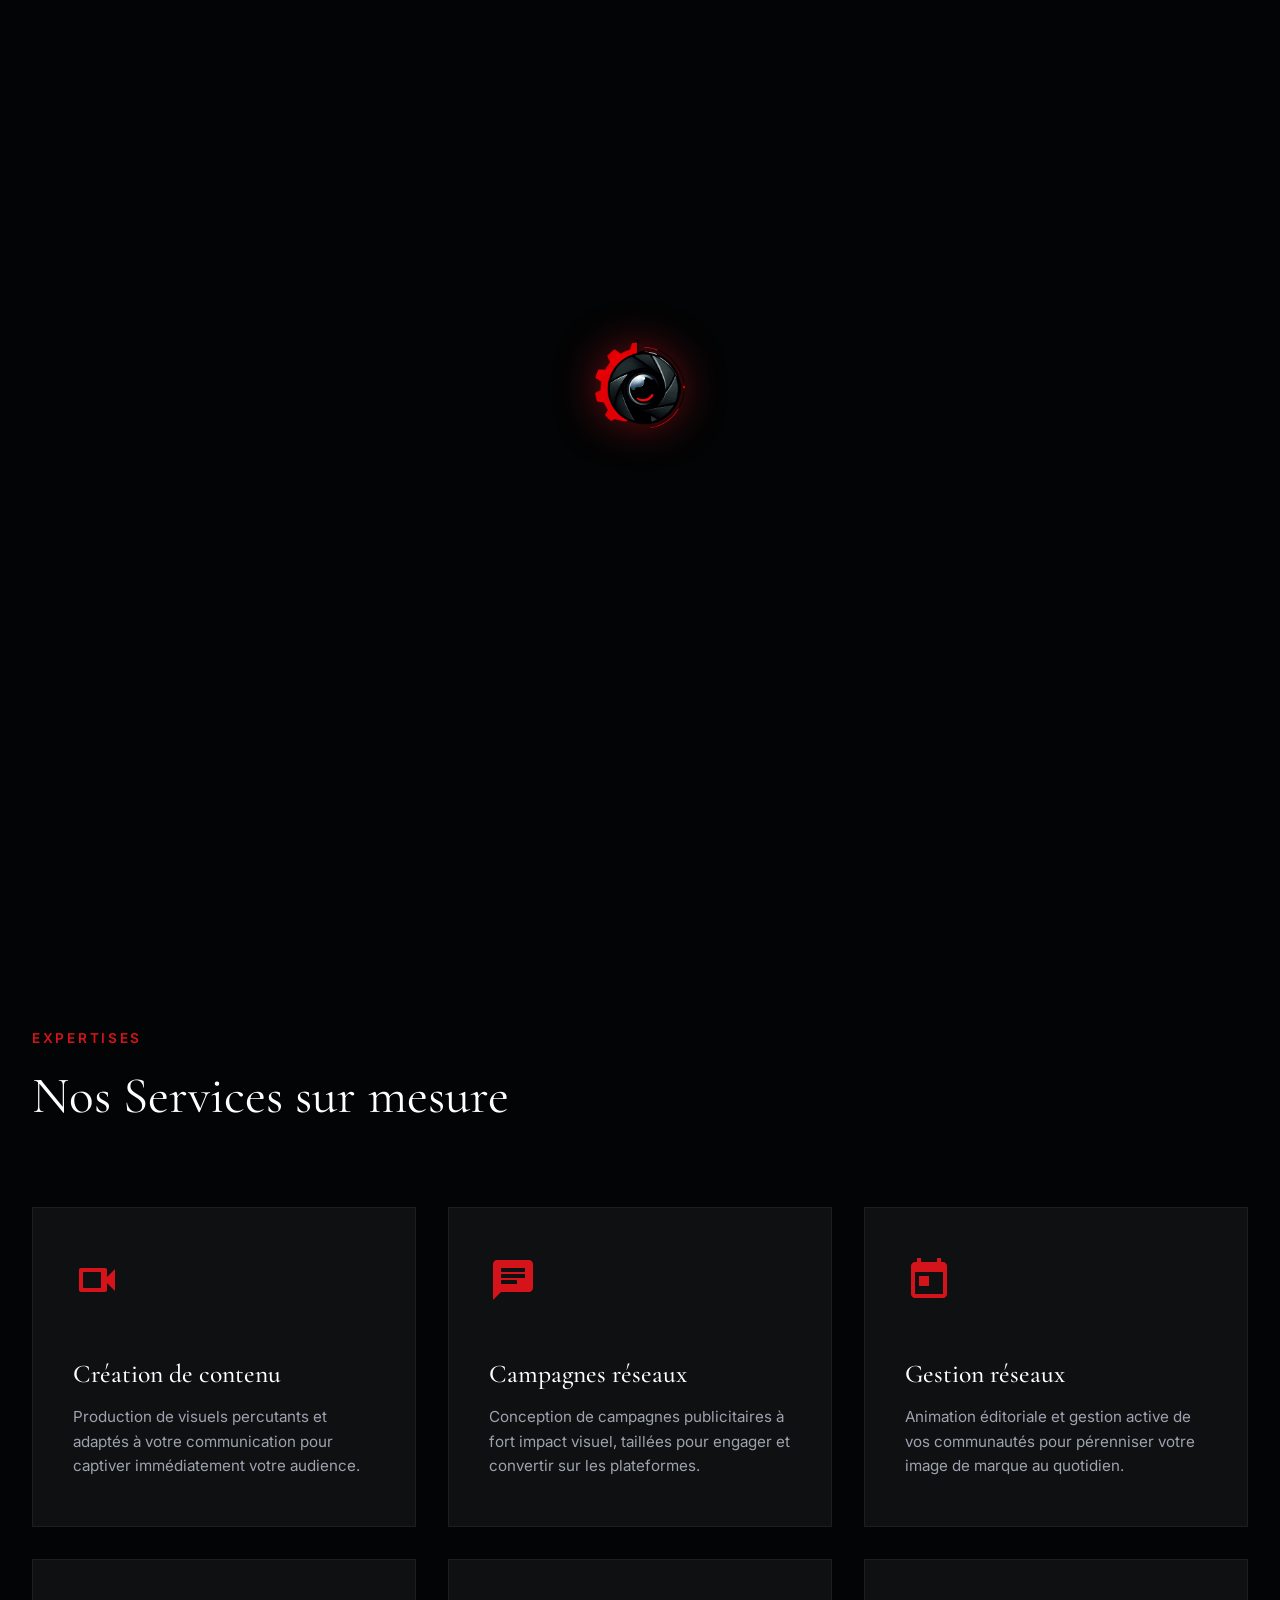
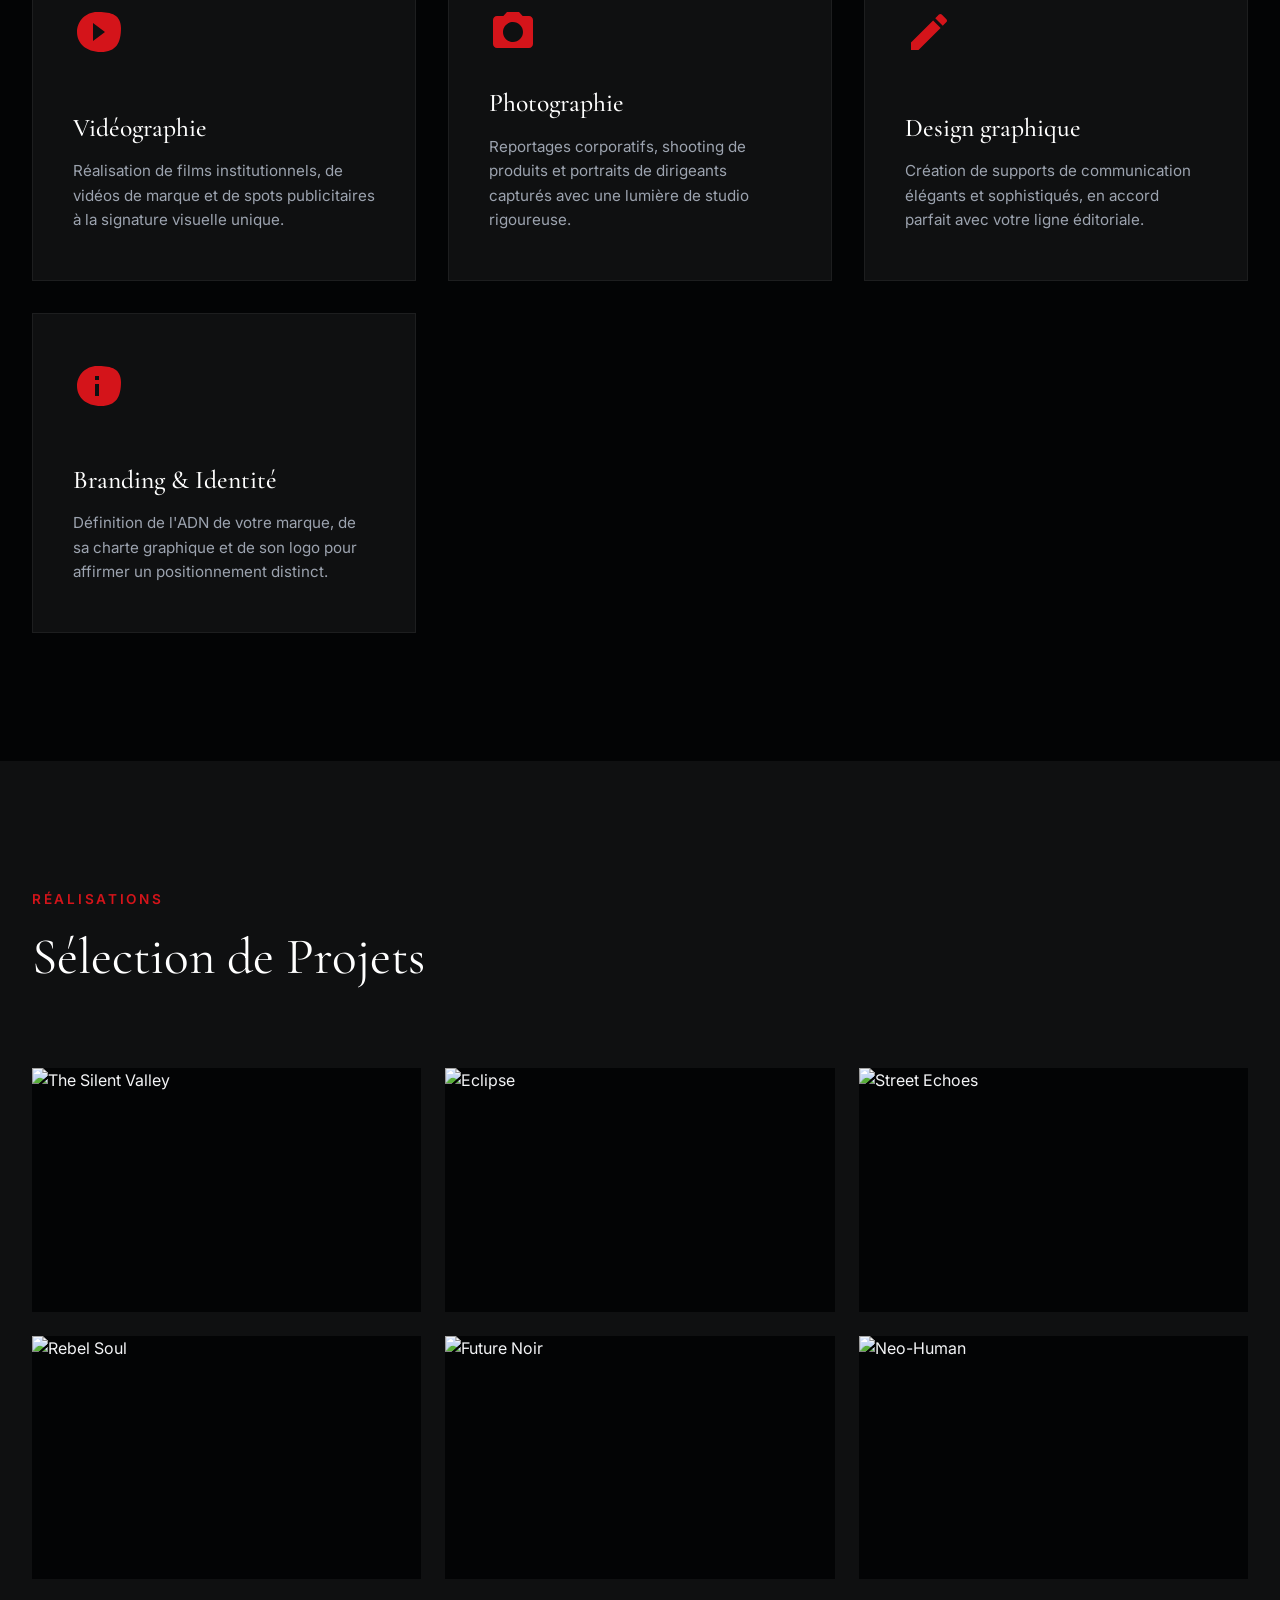
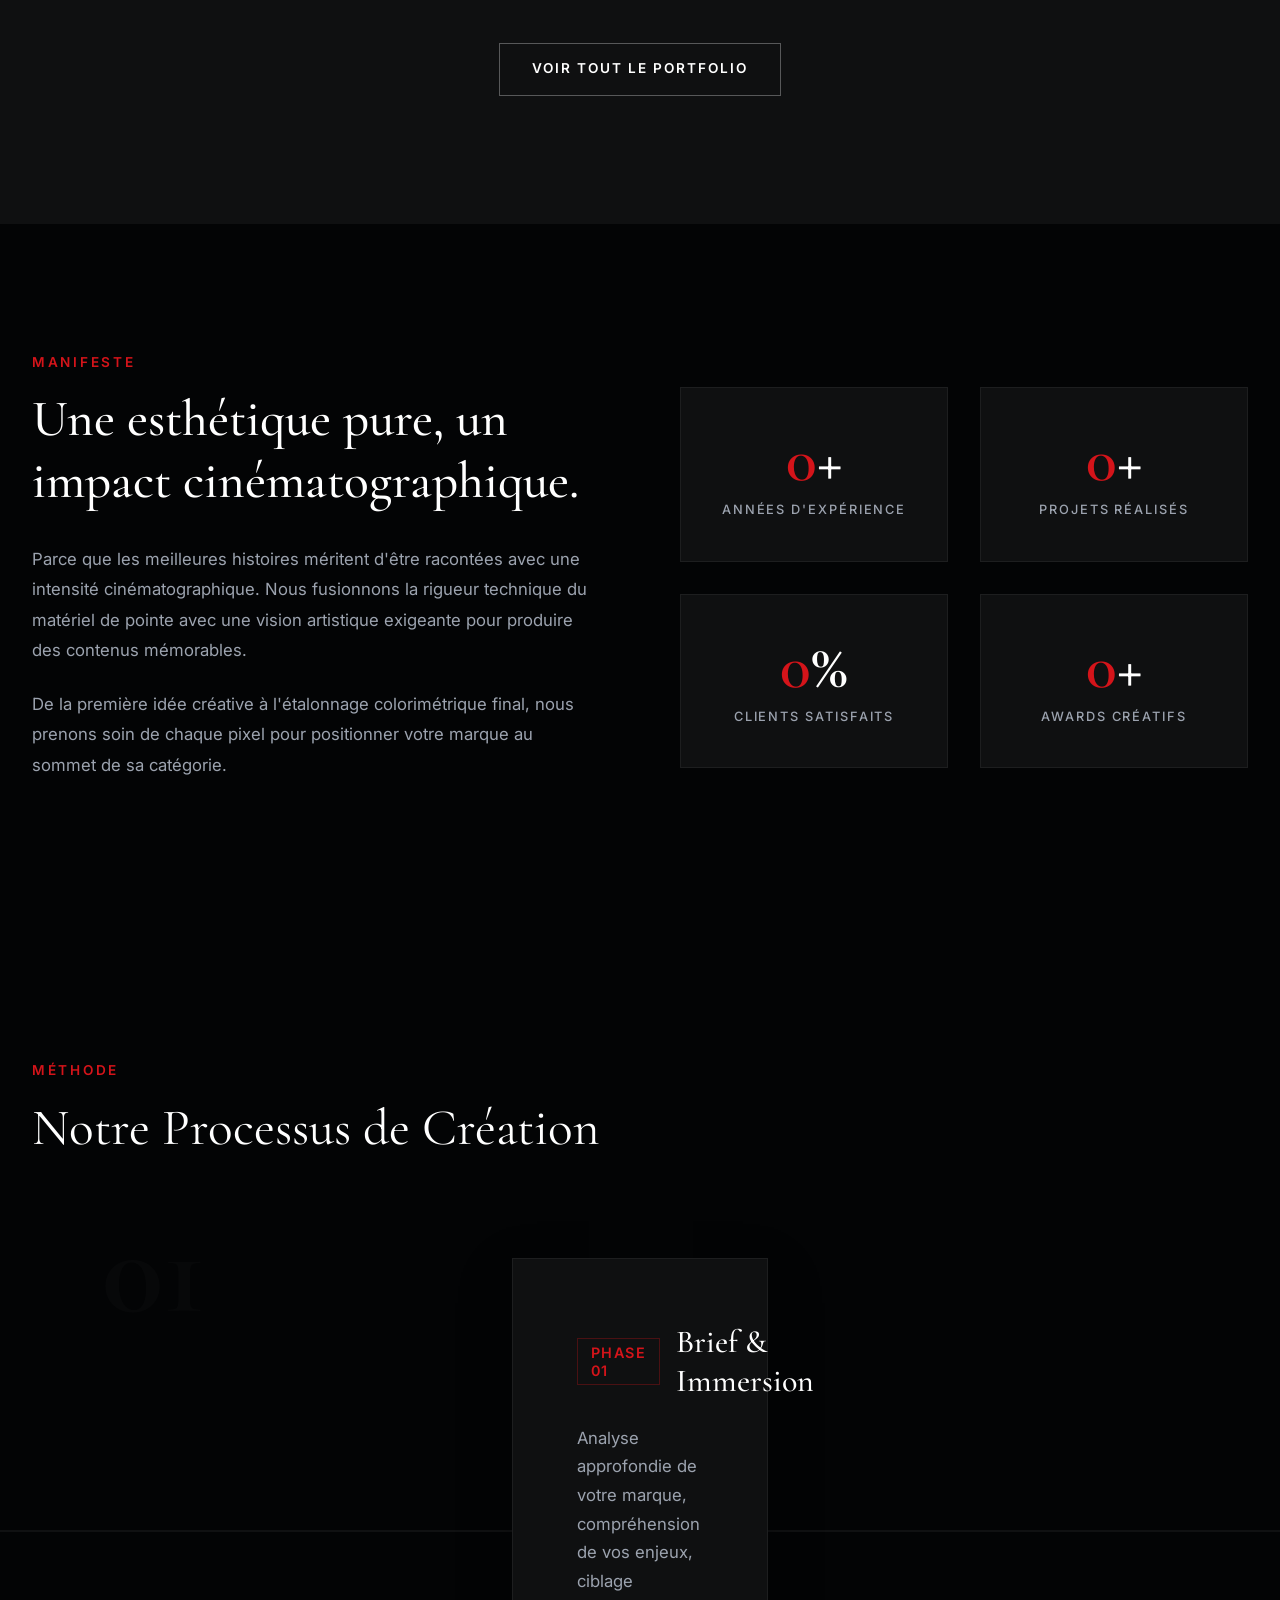
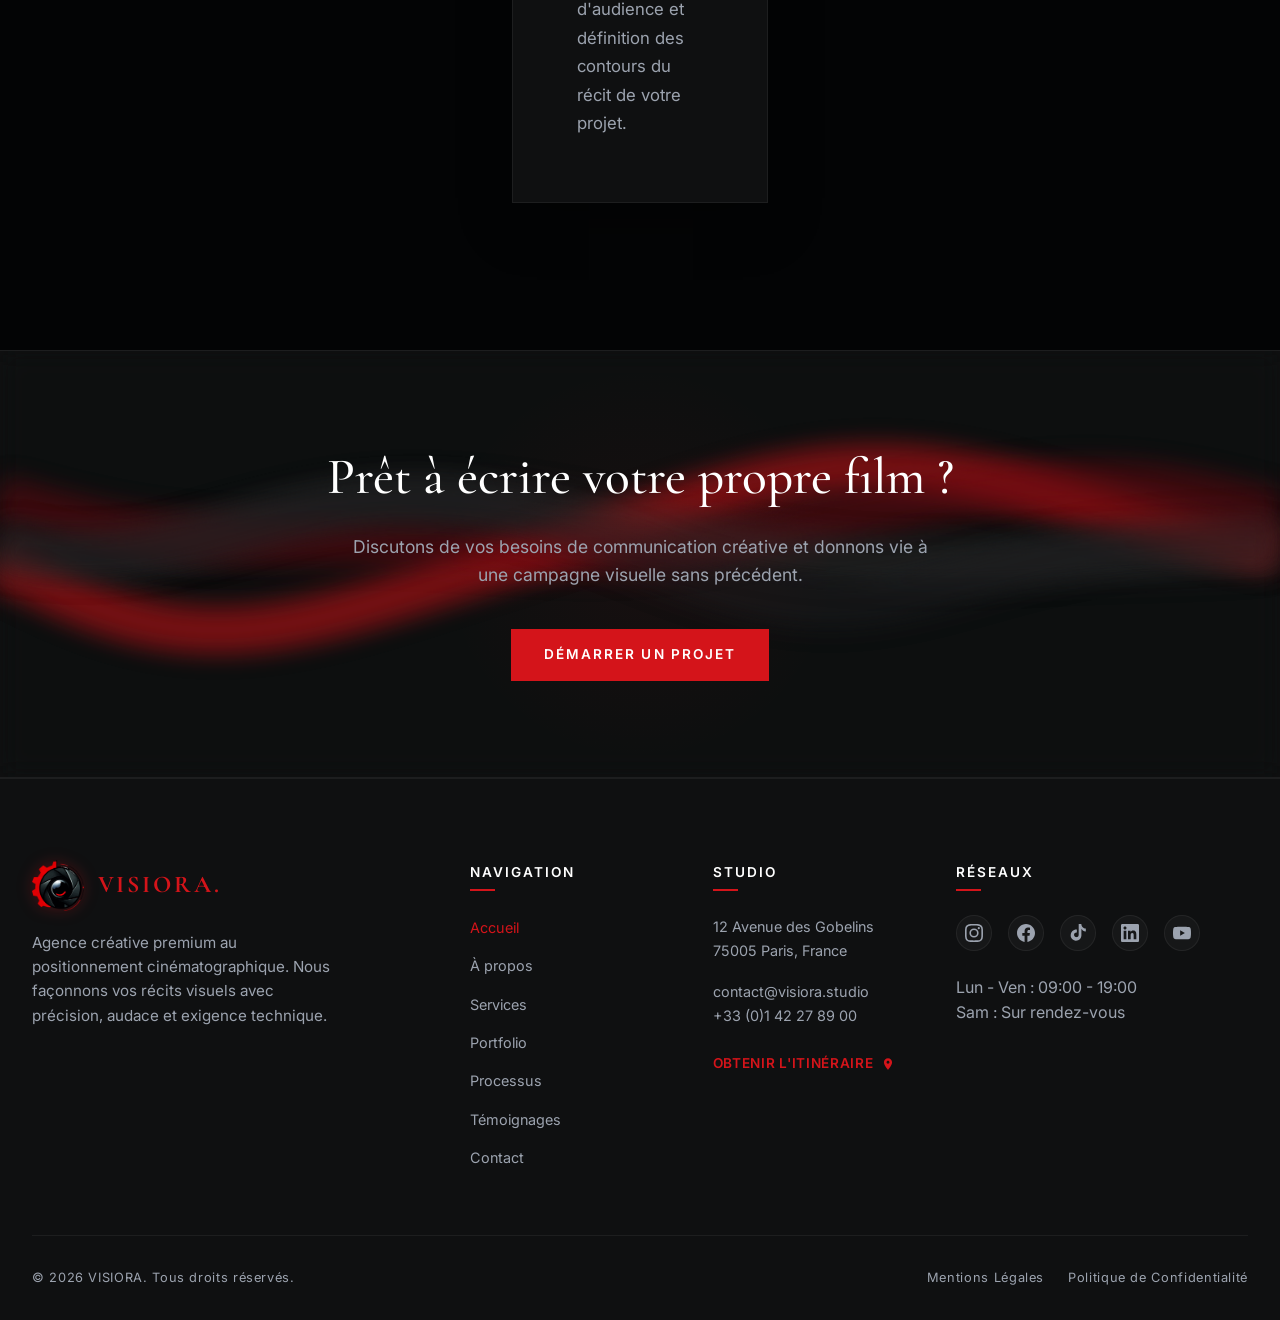
==== index.html @ 19705626 "perf: suppr video HTML, GSAP defer ordonne, loader rapide, preconnect fonts" ====
<!DOCTYPE html>
<html lang="fr">
<head>
  <meta charset="UTF-8">
  <meta name="viewport" content="width=device-width, initial-scale=1.0">
  <title>VISIORA — Agence Créative Premium & Cinématographique</title>
  <meta name="description" content="VISIORA est une agence créative premium spécialisée dans la production vidéo, photographie de marque et branding au positionnement cinématographique.">
  
  <!-- Favicon -->
  <link rel="icon" type="image/png" href="assets/images/logo.png">

  <!-- Preconnect pour fonts Google (réduit latence) -->
  <link rel="preconnect" href="https://fonts.googleapis.com">
  <link rel="preconnect" href="https://fonts.gstatic.com" crossorigin>

  <!-- Core CSS -->
  <link rel="stylesheet" href="assets/css/style.css">
  <link rel="stylesheet" href="assets/css/home.css">
  
  <!-- GSAP : defer ORDONNÉ — garantit chargement avant home.js/main.js -->
  <script src="https://cdnjs.cloudflare.com/ajax/libs/gsap/3.12.2/gsap.min.js" defer></script>
  <script src="https://cdnjs.cloudflare.com/ajax/libs/gsap/3.12.2/ScrollTrigger.min.js" defer></script>
  
  <!-- Scripts page (exécutés dans l'ordre, après parsing HTML) -->
  <script src="assets/js/main.js" defer></script>
  <script src="assets/js/home.js" defer></script>
  <!-- WavyBackground : defer pour ne pas bloquer le premier rendu -->
  <script src="assets/js/wavy-bg.js" defer></script>

  <!-- Inline Loader CSS — rendu instantan\u00e9, avant tout autre style -->
  <style>
    #intro-loader {
      position: fixed;
      top: 0; left: 0;
      width: 100%; height: 100vh;
      background-color: #030405;
      z-index: 9999;
      display: flex;
      align-items: center;
      justify-content: center;
    }
    .loader-content {
      text-align: center;
      display: flex;
      flex-direction: column;
      align-items: center;
    }
    .loader-logo-img {
      width: 90px; height: 90px;
      object-fit: contain;
      margin-bottom: 1.5rem;
      opacity: 0;
      transform: scale(0.85) rotate(-8deg);
      animation: loaderImgReveal 0.5s ease 0.1s forwards;
      filter: drop-shadow(0 0 20px rgba(212,20,26,0.5));
    }
    @keyframes loaderImgReveal {
      to { opacity: 1; transform: scale(1) rotate(0deg); }
    }
    .loader-logo {
      font-family: 'Cormorant Garamond', Georgia, serif;
      font-size: 3rem;
      color: #ffffff;
      letter-spacing: 0.2em;
      font-weight: 700;
      text-transform: uppercase;
      display: block;
      margin-bottom: 1.8rem;
      opacity: 0;
    }
    .loader-logo span { color: #D4141A; }
    .loader-bar {
      width: 0; height: 2px;
      background: linear-gradient(90deg, transparent, #D4141A, transparent);
      margin: 0 auto;
    }
  </style>
</head>
<body data-page="home">

  <!-- Entry Loader Screen -->
  <div id="intro-loader">
    <div class="loader-content">
      <img src="assets/images/logo.png" alt="Logo VISIORA" class="loader-logo-img">
      <span class="loader-logo">VISIORA<span>.</span></span>
      <div class="loader-bar"></div>
    </div>
  </div>

  <!-- Global Header Component (Loaded dynamically via main.js) -->
  <header id="global-header"></header>

  <!-- Main Content Area -->
  <main id="main-content">
    
    <!-- 1. HERO SECTION — Canvas wavy injecté par wavy-bg.js (aucune vidéo = perf maximale) -->
    <section class="hero-section" id="hero">
      <!-- Overlay cinématographique -->
      <div class="hero-overlay"></div>

      <!-- Contenu Hero -->
      <div class="hero-content">
        <p class="hero-subtitle">Studio de création haut de gamme</p>
        <h1 class="hero-title">Nous façonnons le <span>cinéma</span> de votre marque.</h1>
        <div class="hero-btns">
          <a href="contact.html" class="btn btn-primary">Démarrer un projet</a>
          <a href="portfolio.html" class="btn btn-outline">Voir le portfolio</a>
        </div>
      </div>

      <div class="scroll-indicator">
        <span>Scroll</span>
        <div class="scroll-line"></div>
      </div>
    </section>

    <!-- 2. SERVICES SECTION -->
    <section class="services-section" id="services">
      <div class="container">
        <div class="section-header">
          <span class="section-subtitle">Expertises</span>
          <h2 class="section-title">Nos Services sur mesure</h2>
        </div>

        <div class="services-grid">
          <!-- Service 1: Création de contenu -->
          <div class="service-card">
            <div class="service-card-borders"></div>
            <div class="service-icon-wrapper">
              <svg viewBox="0 0 24 24"><path d="M17 10.5V7c0-.55-.45-1-1-1H4c-.55 0-1 .45-1 1v10c0 .55.45 1 1 1h12c.55 0 1-.45 1-1v-3.5l4 4v-11l-4 4zM14 16H5V8h9v8z"/></svg>
            </div>
            <div>
              <h3>Création de contenu</h3>
              <p>Production de visuels percutants et adaptés à votre communication pour captiver immédiatement votre audience.</p>
            </div>
          </div>

          <!-- Service 2: Campagnes réseaux sociaux -->
          <div class="service-card">
            <div class="service-card-borders"></div>
            <div class="service-icon-wrapper">
              <svg viewBox="0 0 24 24"><path d="M20 2H4c-1.1 0-1.99.9-1.99 2L2 22l4-4h14c1.1 0 2-.9 2-2V4c0-1.1-.9-2-2-2zM6 9h12v2H6V9zm8 5H6v-2h8v2zm4-6H6V6h12v2z"/></svg>
            </div>
            <div>
              <h3>Campagnes réseaux</h3>
              <p>Conception de campagnes publicitaires à fort impact visuel, taillées pour engager et convertir sur les plateformes.</p>
            </div>
          </div>

          <!-- Service 3: Gestion réseaux sociaux -->
          <div class="service-card">
            <div class="service-card-borders"></div>
            <div class="service-icon-wrapper">
              <svg viewBox="0 0 24 24"><path d="M19 3h-1V1h-2v2H8V1H6v2H5c-1.11 0-1.99.9-1.99 2L3 19c0 1.1.89 2 2 2h14c1.1 0 2-.9 2-2V5c0-1.1-.9-2-2-2zm0 16H5V8h14v11zM7 10h5v5H7z"/></svg>
            </div>
            <div>
              <h3>Gestion réseaux</h3>
              <p>Animation éditoriale et gestion active de vos communautés pour pérenniser votre image de marque au quotidien.</p>
            </div>
          </div>

          <!-- Service 4: Vidéographie -->
          <div class="service-card">
            <div class="service-card-borders"></div>
            <div class="service-icon-wrapper">
              <svg viewBox="0 0 24 24"><path d="M12 2C6.48 2 2 6.48 2 12s4.48 10 12 10 10-4.48 10-12S17.52 2 12 2zm-2 14.5v-9l6 4.5-6 4.5z"/></svg>
            </div>
            <div>
              <h3>Vidéographie</h3>
              <p>Réalisation de films institutionnels, de vidéos de marque et de spots publicitaires à la signature visuelle unique.</p>
            </div>
          </div>

          <!-- Service 5: Photographie -->
          <div class="service-card">
            <div class="service-card-borders"></div>
            <div class="service-icon-wrapper">
              <svg viewBox="0 0 24 24"><path d="M9 2L7.17 4H4c-1.1 0-2 .9-2 2v12c0 1.1.9 2 2 2h16c1.1 0 2-.9 2-2V6c0-1.1-.9-2-2-2h-3.17L15 2H9zm3 15c-2.76 0-5-2.24-5-5s2.24-5 5-5 5 2.24 5 5-2.24 5-5 5z"/></svg>
            </div>
            <div>
              <h3>Photographie</h3>
              <p>Reportages corporatifs, shooting de produits et portraits de dirigeants capturés avec une lumière de studio rigoureuse.</p>
            </div>
          </div>

          <!-- Service 6: Design graphique -->
          <div class="service-card">
            <div class="service-card-borders"></div>
            <div class="service-icon-wrapper">
              <svg viewBox="0 0 24 24"><path d="M3 17.25V21h3.75L17.81 9.94l-3.75-3.75L3 17.25zM20.71 7.04c.39-.39.39-1.02 0-1.41l-2.34-2.34c-.39-.39-1.02-.39-1.41 0l-1.83 1.83 3.75 3.75 1.83-1.83z"/></svg>
            </div>
            <div>
              <h3>Design graphique</h3>
              <p>Création de supports de communication élégants et sophistiqués, en accord parfait avec votre ligne éditoriale.</p>
            </div>
          </div>

          <!-- Service 7: Branding / Identité visuelle -->
          <div class="service-card">
            <div class="service-card-borders"></div>
            <div class="service-icon-wrapper">
              <svg viewBox="0 0 24 24"><path d="M12 2C6.48 2 2 6.48 2 12s4.48 10 12 10 10-4.48 10-12S17.52 2 12 2zm1 15h-2v-6h2v6zm0-8h-2V7h2v2z"/></svg>
            </div>
            <div>
              <h3>Branding & Identité</h3>
              <p>Définition de l'ADN de votre marque, de sa charte graphique et de son logo pour affirmer un positionnement distinct.</p>
            </div>
          </div>
        </div>
      </div>
    </section>

    <!-- 3. RÉALISATIONS (PORTFOLIO PREVIEW) -->
    <section class="portfolio-preview-section" id="portfolio-preview">
      <div class="container">
        <div class="section-header">
          <span class="section-subtitle">Réalisations</span>
          <h2 class="section-title">Sélection de Projets</h2>
        </div>

        <div class="portfolio-grid">
          <!-- Projet 1 -->
          <div class="portfolio-item">
            <img src="https://images.pexels.com/photos/1117132/pexels-photo-1117132.jpeg?auto=compress&cs=tinysrgb&w=800" alt="The Silent Valley" loading="lazy">
            <div class="portfolio-overlay">
              <span class="portfolio-cat">Vidéographie</span>
              <h3 class="portfolio-title">The Silent Valley</h3>
            </div>
          </div>

          <!-- Projet 2 -->
          <div class="portfolio-item">
            <img src="https://images.pexels.com/photos/3589903/pexels-photo-3589903.jpeg?auto=compress&cs=tinysrgb&w=800" alt="Eclipse" loading="lazy">
            <div class="portfolio-overlay">
              <span class="portfolio-cat">Branding</span>
              <h3 class="portfolio-title">Eclipse</h3>
            </div>
          </div>

          <!-- Projet 3 -->
          <div class="portfolio-item">
            <img src="https://images.pexels.com/photos/982612/pexels-photo-982612.jpeg?auto=compress&cs=tinysrgb&w=800" alt="Street Echoes" loading="lazy">
            <div class="portfolio-overlay">
              <span class="portfolio-cat">Photographie</span>
              <h3 class="portfolio-title">Street Echoes</h3>
            </div>
          </div>

          <!-- Projet 4 -->
          <div class="portfolio-item">
            <img src="https://images.pexels.com/photos/2792157/pexels-photo-2792157.jpeg?auto=compress&cs=tinysrgb&w=800" alt="Rebel Soul" loading="lazy">
            <div class="portfolio-overlay">
              <span class="portfolio-cat">Campagne Réseaux</span>
              <h3 class="portfolio-title">Rebel Soul</h3>
            </div>
          </div>

          <!-- Projet 5 -->
          <div class="portfolio-item">
            <img src="https://images.pexels.com/photos/3062541/pexels-photo-3062541.jpeg?auto=compress&cs=tinysrgb&w=800" alt="Future Noir" loading="lazy">
            <div class="portfolio-overlay">
              <span class="portfolio-cat">Vidéographie</span>
              <h3 class="portfolio-title">Future Noir</h3>
            </div>
          </div>

          <!-- Projet 6 -->
          <div class="portfolio-item">
            <img src="https://images.pexels.com/photos/3183150/pexels-photo-3183150.jpeg?auto=compress&cs=tinysrgb&w=800" alt="Neo-Human" loading="lazy">
            <div class="portfolio-overlay">
              <span class="portfolio-cat">Design Graphique</span>
              <h3 class="portfolio-title">Neo-Human</h3>
            </div>
          </div>
        </div>

        <div class="text-center">
          <a href="portfolio.html" class="btn btn-outline">Voir tout le portfolio</a>
        </div>
      </div>
    </section>

    <!-- 4. POURQUOI VISIORA (VALUES & COUNTERS) -->
    <section class="why-section" id="why-us">
      <div class="container">
        <div class="why-grid">
          <!-- Text Narrative -->
          <div class="why-content">
            <span class="section-subtitle">Manifeste</span>
            <h2>Une esthétique pure, un impact cinématographique.</h2>
            <p>Parce que les meilleures histoires méritent d'être racontées avec une intensité cinématographique. Nous fusionnons la rigueur technique du matériel de pointe avec une vision artistique exigeante pour produire des contenus mémorables.</p>
            <p>De la première idée créative à l'étalonnage colorimétrique final, nous prenons soin de chaque pixel pour positionner votre marque au sommet de sa catégorie.</p>
          </div>

          <!-- Counters Grid -->
          <div class="stats-grid">
            <div class="stat-box">
              <div class="stat-number" data-target="8"><span>0</span>+</div>
              <div class="stat-label">Années d'expérience</div>
            </div>
            <div class="stat-box">
              <div class="stat-number" data-target="150"><span>0</span>+</div>
              <div class="stat-label">Projets Réalisés</div>
            </div>
            <div class="stat-box">
              <div class="stat-number" data-target="98"><span>0</span>%</div>
              <div class="stat-label">Clients Satisfaits</div>
            </div>
            <div class="stat-box">
              <div class="stat-number" data-target="12"><span>0</span>+</div>
              <div class="stat-label">Awards Créatifs</div>
            </div>
          </div>
        </div>
      </div>
    </section>

    <!-- 5. PROCESSUS (TIMELINE) -->
    <section class="process-section" id="process">
      <div class="container">
        <div class="section-header">
          <span class="section-subtitle">Méthode</span>
          <h2 class="section-title">Notre Processus de Création</h2>
        </div>
      </div>

      <!-- Timeline Container -->
      <div class="timeline-container">
        
        <!-- Desktop Horizontal Timeline (Pinned) -->
        <div class="timeline-horizontal">
          <div class="timeline-track-horizontal">
            <div class="timeline-progress-horizontal"></div>
          </div>

          <!-- Step 1 -->
          <div class="timeline-step-horizontal">
            <span class="step-number">01</span>
            <div class="step-card">
              <h3><span>Phase 01</span> Brief & Immersion</h3>
              <p>Analyse approfondie de votre marque, compréhension de vos enjeux, ciblage d'audience et définition des contours du récit de votre projet.</p>
            </div>
          </div>

          <!-- Step 2 -->
          <div class="timeline-step-horizontal">
            <span class="step-number">02</span>
            <div class="step-card">
              <h3><span>Phase 02</span> Concept & Direction</h3>
              <p>Écriture du script, conception des scénarios, moodboards artistiques et direction créative pour valider l'identité visuelle avant production.</p>
            </div>
          </div>

          <!-- Step 3 -->
          <div class="timeline-step-horizontal">
            <span class="step-number">03</span>
            <div class="step-card">
              <h3><span>Phase 03</span> Tournage & Production</h3>
              <p>Captation vidéo et photo premium en studio ou extérieur avec nos caméras de cinéma, gestion de l'éclairage et mise en scène méticuleuse.</p>
            </div>
          </div>

          <!-- Step 4 -->
          <div class="timeline-step-horizontal">
            <span class="step-number">04</span>
            <div class="step-card">
              <h3><span>Phase 04</span> Montage & Post-Prod</h3>
              <p>Assemblage rythmique, étalonnage de couleurs professionnel, effets sonores et sound design pour une immersion totale dans votre film.</p>
            </div>
          </div>
        </div>

        <!-- Mobile Vertical Timeline -->
        <div class="container">
          <div class="timeline-vertical">
            <div class="timeline-track-vertical">
              <div class="timeline-progress-vertical"></div>
            </div>

            <!-- Step 1 Mobile -->
            <div class="timeline-step-vertical">
              <span class="step-number-mobile">01 / IMMERSION</span>
              <h3>Brief & Immersion</h3>
              <p>Analyse approfondie de votre marque, compréhension de vos enjeux, ciblage d'audience et définition des contours du récit de votre projet.</p>
            </div>

            <!-- Step 2 Mobile -->
            <div class="timeline-step-vertical">
              <span class="step-number-mobile">02 / DIRECTION</span>
              <h3>Concept & Direction</h3>
              <p>Écriture du script, conception des scénarios, moodboards artistiques et direction créative pour valider l'identité visuelle avant production.</p>
            </div>

            <!-- Step 3 Mobile -->
            <div class="timeline-step-vertical">
              <span class="step-number-mobile">03 / CAPTATION</span>
              <h3>Tournage & Production</h3>
              <p>Captation vidéo et photo premium en studio ou extérieur avec nos caméras de cinéma, gestion de l'éclairage et mise en scène méticuleuse.</p>
            </div>

            <!-- Step 4 Mobile -->
            <div class="timeline-step-vertical">
              <span class="step-number-mobile">04 / MONTAGE</span>
              <h3>Montage & Post-Prod</h3>
              <p>Assemblage rythmique, étalonnage de couleurs professionnel, effets sonores et sound design pour une immersion totale dans votre film.</p>
            </div>
          </div>
        </div>

      </div>
    </section>

    <!-- 6. CALL TO ACTION SECTION -->
    <section class="cta-section" id="call-to-action">
      <div class="cta-glow"></div>
      <div class="cta-container container">
        <h2>Prêt à écrire votre propre film ?</h2>
        <p>Discutons de vos besoins de communication créative et donnons vie à une campagne visuelle sans précédent.</p>
        <a href="contact.html" class="btn btn-primary">Démarrer un projet</a>
      </div>
    </section>

  </main>

  <!-- Global Footer Component (Loaded dynamically via main.js) -->
  <footer id="global-footer"></footer>

</body>
</html>
---- assets/css/style.css ----
/* ==========================================================================
   VISIORA - GLOBAL CSS STYLESHEET & DESIGN SYSTEM
   ========================================================================== */

/* 1. IMPORTS & FONTS */
@import url('https://fonts.googleapis.com/css2?family=Cormorant+Garamond:ital,wght@0,300;0,400;0,500;0,600;0,700;1,400&family=Inter:wght@300;400;500;600;700&display=swap');

/* 2. DESIGN SYSTEM VARIABLES */
:root {
  /* Color Palette */
  --bg-primary: #030405;          /* Deep Cinematic Black */
  --bg-gunmetal: #0f1011;         /* Section dark */
  --bg-card: #18191b;             /* Card background */
  --bg-graphite: #2d2e2e;         /* Elements, inputs, lines */
  --color-accent: #D4141A;        /* Brand Shutter Red */
  --color-accent-rgb: 212, 20, 26;
  --color-white: #FFFFFF;         /* Pure white */
  --color-text-primary: #F3F4F6;  /* Soft white text */
  --color-text-muted: #9CA3AF;    /* Muted gray text */
  --color-border: rgba(255, 255, 255, 0.06);
  --color-border-hover: rgba(212, 20, 26, 0.3);

  /* Typography */
  --font-serif: 'Cormorant Garamond', Georgia, serif;
  --font-sans: 'Inter', system-ui, -apple-system, sans-serif;

  /* Layout */
  --max-width: 1440px;
  --header-height: 90px;
  --header-height-scrolled: 75px;

  /* Transitions */
  --transition-smooth: all 0.5s cubic-bezier(0.25, 0.8, 0.25, 1);
  --transition-fast: all 0.25s cubic-bezier(0.25, 0.8, 0.25, 1);
}

/* 3. RESET & BASE STYLES */
*, *::before, *::after {
  box-sizing: border-box;
  margin: 0;
  padding: 0;
}

html {
  scroll-behavior: smooth;
  -webkit-font-smoothing: antialiased;
  -moz-osx-font-smoothing: grayscale;
}

body {
  background-color: var(--bg-primary);
  color: var(--color-text-primary);
  font-family: var(--font-sans);
  font-size: 16px;
  line-height: 1.6;
  overflow-x: hidden;
}

/* Custom Scrollbar */
::-webkit-scrollbar {
  width: 8px;
}
::-webkit-scrollbar-track {
  background: var(--bg-primary);
}
::-webkit-scrollbar-thumb {
  background: var(--bg-graphite);
  border-radius: 4px;
}
::-webkit-scrollbar-thumb:hover {
  background: var(--color-accent);
}

/* Typography Selection & Headings */
::selection {
  background-color: var(--color-accent);
  color: var(--color-white);
}

h1, h2, h3, h4, h5, h6 {
  font-family: var(--font-serif);
  font-weight: 500;
  color: var(--color-white);
  line-height: 1.2;
}

a {
  color: inherit;
  text-decoration: none;
  transition: var(--transition-fast);
}

ul, ol {
  list-style: none;
}

img, video {
  max-width: 100%;
  height: auto;
  display: block;
}

/* 4. UTILITY CLASSES & COMPONENTS */
.container {
  width: 100%;
  max-width: var(--max-width);
  margin: 0 auto;
  padding: 0 2rem;
}

@media (max-width: 768px) {
  .container {
    padding: 0 1.5rem;
  }
}

.text-center { text-align: center; }
.text-accent { color: var(--color-accent); }

/* Premium Shutter Button */
.btn {
  display: inline-flex;
  align-items: center;
  justify-content: center;
  padding: 0.9rem 2rem;
  font-family: var(--font-sans);
  font-size: 0.85rem;
  font-weight: 600;
  letter-spacing: 0.15em;
  text-transform: uppercase;
  border-radius: 0;
  cursor: pointer;
  position: relative;
  overflow: hidden;
  transition: var(--transition-smooth);
}

.btn-primary {
  background-color: var(--color-accent);
  color: var(--color-white);
  border: 1px solid var(--color-accent);
}

.btn-primary::before {
  content: '';
  position: absolute;
  top: 0;
  left: -100%;
  width: 100%;
  height: 100%;
  background: linear-gradient(90deg, transparent, rgba(255, 255, 255, 0.2), transparent);
  transition: 0.5s;
}

.btn-primary:hover::before {
  left: 100%;
}

.btn-primary:hover {
  background-color: #b00f14;
  border-color: #b00f14;
  box-shadow: 0 0 15px rgba(212, 20, 26, 0.4);
  transform: translateY(-2px);
}

.btn-outline {
  background-color: transparent;
  color: var(--color-white);
  border: 1px solid rgba(255, 255, 255, 0.3);
}

.btn-outline:hover {
  background-color: var(--color-white);
  color: var(--bg-primary);
  border-color: var(--color-white);
  transform: translateY(-2px);
}

/* Sections Base */
section {
  padding: 8rem 0;
  position: relative;
}

@media (max-width: 768px) {
  section {
    padding: 5rem 0;
  }
}

/* 5. GLOBAL HEADER (NAVIGATION) */
header {
  position: fixed;
  top: 0;
  left: 0;
  width: 100%;
  height: var(--header-height);
  z-index: 1000;
  display: flex;
  align-items: center;
  transition: var(--transition-smooth);
  border-bottom: 1px solid transparent;
}

header.scrolled {
  height: var(--header-height-scrolled);
  background-color: rgba(3, 4, 5, 0.95);
  backdrop-filter: blur(10px);
  border-bottom: 1px solid var(--color-border);
  box-shadow: 0 10px 30px rgba(0, 0, 0, 0.5);
}

header .header-container {
  display: flex;
  justify-content: space-between;
  align-items: center;
  width: 100%;
}

/* ===== LOGO VISIORA (Image + Texte) ===== */
.logo {
  display: flex;
  align-items: center;
  gap: 0.75rem;
  text-decoration: none;
  color: var(--color-white);
  transition: var(--transition-fast);
}

.logo:hover {
  opacity: 0.9;
}

/* Image logo : dimensions contrôlées + léger spin au hover */
.logo-img {
  width: 44px;
  height: 44px;
  object-fit: contain;
  flex-shrink: 0;
  transition: transform 0.6s cubic-bezier(0.25, 0.8, 0.25, 1), filter 0.3s ease;
  filter: drop-shadow(0 0 8px rgba(212, 20, 26, 0.3));
}

.logo:hover .logo-img {
  transform: rotate(15deg) scale(1.05);
  filter: drop-shadow(0 0 14px rgba(212, 20, 26, 0.6));
}

/* Texte logo */
.logo-text {
  font-family: var(--font-serif);
  font-weight: 700;
  font-size: 1.6rem;
  letter-spacing: 0.12em;
  text-transform: uppercase;
  color: var(--color-white);
  line-height: 1;
}

.logo-text em {
  color: var(--color-accent);
  font-style: normal;
}

/* Compatibilité ancien .logo span (si quelques pages l'utilisent encore) */
.logo span {
  color: var(--color-accent);
}

/* Loader logo image */
.loader-logo-img {
  width: 90px;
  height: 90px;
  object-fit: contain;
  margin-bottom: 1.5rem;
  opacity: 0;
  animation: loaderLogoFadeIn 0.5s ease 0.1s forwards;
  filter: drop-shadow(0 0 20px rgba(212, 20, 26, 0.5));
}

@keyframes loaderLogoFadeIn {
  to { opacity: 1; }
}

/* Desktop Menu */
.nav-menu {
  display: flex;
  align-items: center;
  gap: 2.5rem;
}

.nav-link {
  font-family: var(--font-sans);
  font-weight: 500;
  font-size: 0.8rem;
  letter-spacing: 0.15em;
  text-transform: uppercase;
  color: var(--color-text-muted);
  position: relative;
  padding: 0.5rem 0;
}

.nav-link:hover,
.nav-link.active {
  color: var(--color-white);
}

/* Underline Animation */
.nav-link::after {
  content: '';
  position: absolute;
  bottom: 0;
  left: 0;
  width: 0%;
  height: 1.5px;
  background-color: var(--color-accent);
  transition: width 0.3s cubic-bezier(0.25, 0.8, 0.25, 1);
}

.nav-link:hover::after,
.nav-link.active::after {
  width: 100%;
}

/* Social Icons */
.header-socials {
  display: flex;
  align-items: center;
  gap: 1.2rem;
}

.social-icon {
  color: var(--color-text-muted);
  display: flex;
  align-items: center;
  justify-content: center;
  transition: var(--transition-fast);
}

.social-icon:hover {
  color: var(--color-accent);
  transform: translateY(-2px);
}

.social-icon svg {
  width: 18px;
  height: 18px;
  fill: currentColor;
}

/* Mobile Burger Button */
.burger-menu {
  display: none;
  background: none;
  border: none;
  cursor: pointer;
  width: 30px;
  height: 20px;
  position: relative;
  z-index: 1002;
}

.burger-bar {
  display: block;
  width: 100%;
  height: 2px;
  background-color: var(--color-white);
  position: absolute;
  left: 0;
  transition: transform 0.4s cubic-bezier(0.25, 0.8, 0.25, 1), 
              opacity 0.3s ease, 
              background-color 0.3s ease;
}

.burger-bar:nth-child(1) { top: 0; }
.burger-bar:nth-child(2) { top: 9px; }
.burger-bar:nth-child(3) { top: 18px; }

/* Burger Open State */
.burger-menu.open .burger-bar:nth-child(1) {
  transform: translateY(9px) rotate(45deg);
  background-color: var(--color-white);
}

.burger-menu.open .burger-bar:nth-child(2) {
  opacity: 0;
}

.burger-menu.open .burger-bar:nth-child(3) {
  transform: translateY(-9px) rotate(-45deg);
  background-color: var(--color-white);
}

/* Mobile Overlay Menu — affichage contrôlé exclusivement par GSAP (main.js) */
.mobile-nav-overlay {
  position: fixed;
  top: 0;
  left: 0;
  width: 100%;
  height: 100vh;
  background-color: rgba(3, 4, 5, 0.97);
  backdrop-filter: blur(8px);
  -webkit-backdrop-filter: blur(8px);
  z-index: 1001;
  display: none; /* GSAP toggle via gsap.set(display:'flex'/'none') */
  flex-direction: column;
  justify-content: center;
  align-items: center;
  /* PAS de opacity/visibility ici — GSAP gère tout */
}

.mobile-menu-links {
  display: flex;
  flex-direction: column;
  align-items: center;
  gap: 2rem;
  margin-bottom: 3rem;
}

.mobile-nav-link {
  font-family: var(--font-serif);
  font-size: 2.2rem;
  font-weight: 500;
  color: var(--color-text-muted);
  transition: var(--transition-fast);
}

.mobile-nav-link:hover,
.mobile-nav-link.active {
  color: var(--color-white);
  transform: scale(1.05);
}

.mobile-nav-link span {
  font-family: var(--font-sans);
  font-size: 1rem;
  color: var(--color-accent);
  margin-right: 0.8rem;
  vertical-align: middle;
}

.mobile-socials {
  display: flex;
  gap: 1.5rem;
}

.mobile-socials .social-icon svg {
  width: 22px;
  height: 22px;
}

@media (max-width: 1024px) {
  .nav-menu, .header-socials {
    display: none;
  }
  .burger-menu {
    display: block;
  }
}

/* 6. GLOBAL FOOTER */
footer {
  background-color: var(--bg-gunmetal);
  border-top: 1px solid var(--color-border);
  padding: 5rem 0 2rem 0;
  font-family: var(--font-sans);
  color: var(--color-text-muted);
}

.footer-grid {
  display: grid;
  grid-template-columns: 2fr 1fr 1fr 1.5fr;
  gap: 3rem;
  margin-bottom: 4rem;
}

@media (max-width: 1024px) {
  .footer-grid {
    grid-template-columns: 1fr 1fr;
    gap: 3rem;
  }
}

@media (max-width: 600px) {
  .footer-grid {
    grid-template-columns: 1fr;
    gap: 2.5rem;
  }
}

.footer-col h4 {
  font-family: var(--font-sans);
  font-weight: 600;
  font-size: 0.85rem;
  letter-spacing: 0.15em;
  text-transform: uppercase;
  color: var(--color-white);
  margin-bottom: 1.5rem;
  position: relative;
  display: inline-block;
}

.footer-col h4::after {
  content: '';
  display: block;
  width: 25px;
  height: 2px;
  background-color: var(--color-accent);
  margin-top: 0.5rem;
}

.footer-brand .logo {
  margin-bottom: 1.2rem;
  gap: 0.85rem;
}

/* Logo légèrement plus grand dans le footer */
.footer-brand .logo .logo-img {
  width: 52px;
  height: 52px;
}

.footer-brand .logo .logo-text {
  font-size: 1.5rem;
}

.footer-brand p {
  font-size: 0.95rem;
  line-height: 1.6;
  max-width: 300px;
}

.footer-links ul {
  display: flex;
  flex-direction: column;
  gap: 0.8rem;
}

.footer-links a {
  font-size: 0.9rem;
}

.footer-links a:hover {
  color: var(--color-white);
  padding-left: 5px;
}

.footer-contact p {
  font-size: 0.9rem;
  line-height: 1.7;
  margin-bottom: 1rem;
}

.footer-contact .directions-btn {
  display: inline-flex;
  align-items: center;
  gap: 0.5rem;
  font-size: 0.85rem;
  font-weight: 600;
  color: var(--color-accent);
  text-transform: uppercase;
  letter-spacing: 0.05em;
  margin-top: 0.5rem;
}

.footer-contact .directions-btn:hover {
  color: var(--color-white);
}

.footer-contact .directions-btn svg {
  width: 14px;
  height: 14px;
  fill: currentColor;
}

.footer-socials-col .footer-socials {
  display: flex;
  gap: 1rem;
  margin-bottom: 1.5rem;
}

.footer-socials-col .social-icon {
  width: 36px;
  height: 36px;
  border-radius: 50%;
  background-color: rgba(255, 255, 255, 0.03);
  border: 1px solid var(--color-border);
}

.footer-socials-col .social-icon:hover {
  background-color: var(--color-accent);
  color: var(--color-white);
  border-color: var(--color-accent);
}

/* Bottom Bar */
.footer-bottom {
  border-top: 1px solid var(--color-border);
  padding-top: 2rem;
  display: flex;
  justify-content: space-between;
  align-items: center;
  font-size: 0.8rem;
  letter-spacing: 0.05em;
}

@media (max-width: 768px) {
  .footer-bottom {
    flex-direction: column;
    gap: 1rem;
    text-align: center;
  }
}

.footer-legal {
  display: flex;
  gap: 1.5rem;
}

.footer-legal a:hover {
  color: var(--color-white);
}
---- assets/css/home.css ----
/* ==========================================================================
   VISIORA - HOME PAGE SPECIFIC STYLES
   ========================================================================== */

/* 1. HERO SECTION */
.hero-section {
  position: relative;
  width: 100%;
  height: 100vh;
  display: flex;
  align-items: center;
  justify-content: center;
  overflow: hidden;
  padding: 0;
}

.hero-video-bg {
  position: absolute;
  top: 50%;
  left: 50%;
  width: 100%;
  height: 100%;
  object-fit: cover;
  transform: translate(-50%, -50%);
  z-index: 0;
  /* Vidéo désactivée : le canvas wavy-bg.js la remplace entièrement.
     display:none évite tout chargement/décodage réseau inutile sur PC. */
  display: none;
}

.hero-overlay {
  position: absolute;
  top: 0;
  left: 0;
  width: 100%;
  height: 100%;
  /* Overlay cinématographique allégé pour laisser les vagues canvas transparaître */
  background: radial-gradient(circle at center, rgba(3, 4, 5, 0.15) 0%, rgba(3, 4, 5, 0.55) 100%),
              linear-gradient(to bottom, rgba(3, 4, 5, 0.3) 0%, rgba(3, 4, 5, 0.7) 100%);
  z-index: 2; /* Au-dessus du canvas (z-index:1), sous le contenu (z-index:3+) */
}

/* Canvas Wavy Background — injecté via wavy-bg.js */
#wavy-hero-canvas {
  position: absolute;
  top: 0;
  left: 0;
  width: 100%;
  height: 100%;
  z-index: 1;
  pointer-events: none;
}

#wavy-cta-canvas {
  position: absolute;
  top: 0;
  left: 0;
  width: 100%;
  height: 100%;
  z-index: 0;
  pointer-events: none;
}

.hero-content {
  position: relative;
  z-index: 4; /* Au-dessus du canvas et de l'overlay */
  text-align: center;
  max-width: 900px;
  width: 100%;
  padding: 0 1.5rem;
}

.hero-subtitle {
  font-family: var(--font-sans);
  font-size: 0.9rem;
  font-weight: 600;
  letter-spacing: 0.3em;
  text-transform: uppercase;
  color: var(--color-accent);
  margin-bottom: 1.5rem;
}

.hero-title {
  font-size: clamp(2.5rem, 6vw, 5.5rem);
  font-weight: 300;
  line-height: 1.1;
  margin-bottom: 2.5rem;
}

.hero-title span {
  font-style: italic;
  font-weight: 400;
}

.hero-btns {
  display: flex;
  gap: 1.5rem;
  justify-content: center;
}

@media (max-width: 480px) {
  .hero-btns {
    flex-direction: column;
    align-items: stretch;
    gap: 1rem;
    padding: 0 2rem;
  }
}

/* Scroll Indicator */
.scroll-indicator {
  position: absolute;
  bottom: 2.5rem;
  left: 50%;
  transform: translateX(-50%);
  z-index: 4; /* Au-dessus du canvas wavy et de l'overlay */
  display: flex;
  flex-direction: column;
  align-items: center;
  gap: 0.8rem;
  cursor: pointer;
  color: var(--color-text-muted);
  font-size: 0.75rem;
  letter-spacing: 0.2em;
  text-transform: uppercase;
}

.scroll-indicator:hover {
  color: var(--color-white);
}

.scroll-line {
  width: 1px;
  height: 60px;
  background: rgba(255, 255, 255, 0.15);
  position: relative;
  overflow: hidden;
}

.scroll-line::after {
  content: '';
  position: absolute;
  top: 0;
  left: 0;
  width: 100%;
  height: 25px;
  background: var(--color-accent);
  animation: scrollDown 2s cubic-bezier(0.25, 0.8, 0.25, 1) infinite;
}

@keyframes scrollDown {
  0% { top: -25px; }
  50% { top: 100%; }
  100% { top: 100%; }
}


/* 2. SERVICES SECTION */
.services-section {
  background-color: var(--bg-primary);
}

.section-header {
  margin-bottom: 5rem;
  max-width: 600px;
}

.section-subtitle {
  font-family: var(--font-sans);
  font-size: 0.85rem;
  font-weight: 600;
  letter-spacing: 0.2em;
  text-transform: uppercase;
  color: var(--color-accent);
  margin-bottom: 1rem;
  display: block;
}

.section-title {
  font-size: clamp(2rem, 4vw, 3.5rem);
  font-weight: 400;
}

.services-grid {
  display: grid;
  grid-template-columns: repeat(3, 1fr);
  gap: 2rem;
}

/* 7 services: let's make a beautiful custom grid. 
   On desktop, 3 columns. Card 7 can span across or we can arrange them gracefully. */
@media (max-width: 1024px) {
  .services-grid {
    grid-template-columns: repeat(2, 1fr);
  }
}

@media (max-width: 640px) {
  .services-grid {
    grid-template-columns: 1fr;
  }
}

.service-card {
  background-color: var(--bg-gunmetal);
  border: 1px solid var(--color-border);
  padding: 3rem 2.5rem;
  position: relative;
  display: flex;
  flex-direction: column;
  justify-content: space-between;
  min-height: 320px;
  transition: transform 0.4s cubic-bezier(0.25, 0.8, 0.25, 1);
  overflow: hidden;
}

/* Border Draw Effect on Hover */
.service-card::before,
.service-card::after {
  content: '';
  position: absolute;
  background-color: var(--color-accent);
  transition: all 0.5s ease;
  z-index: 10;
}

/* Top and Bottom lines */
.service-card::before {
  top: 0;
  left: 50%;
  width: 0;
  height: 1px;
}

.service-card::after {
  bottom: 0;
  right: 50%;
  width: 0;
  height: 1px;
}

/* Side borders wrapper */
.service-card-borders {
  position: absolute;
  top: 0;
  left: 0;
  width: 100%;
  height: 100%;
  pointer-events: none;
}

.service-card-borders::before,
.service-card-borders::after {
  content: '';
  position: absolute;
  background-color: var(--color-accent);
  transition: all 0.5s ease;
  z-index: 10;
}

.service-card-borders::before {
  top: 50%;
  left: 0;
  width: 1px;
  height: 0;
}

.service-card-borders::after {
  bottom: 50%;
  right: 0;
  width: 1px;
  height: 0;
}

.service-card:hover {
  transform: translateY(-8px);
  border-color: transparent;
  box-shadow: 0 15px 40px rgba(0, 0, 0, 0.4);
}

.service-card:hover::before {
  left: 0;
  width: 100%;
}

.service-card:hover::after {
  right: 0;
  width: 100%;
}

.service-card:hover .service-card-borders::before {
  top: 0;
  height: 100%;
}

.service-card:hover .service-card-borders::after {
  bottom: 0;
  height: 100%;
}

.service-icon-wrapper {
  color: var(--color-accent);
  width: 48px;
  height: 48px;
  margin-bottom: 2rem;
}

.service-icon-wrapper svg {
  width: 100%;
  height: 100%;
  fill: currentColor;
}

.service-card h3 {
  font-size: 1.6rem;
  margin-bottom: 1rem;
  font-weight: 500;
}

.service-card p {
  font-size: 0.95rem;
  color: var(--color-text-muted);
  line-height: 1.6;
}


/* 3. PORTFOLIO PREVIEW SECTION */
.portfolio-preview-section {
  background-color: var(--bg-gunmetal);
}

.portfolio-grid {
  display: grid;
  grid-template-columns: repeat(3, 1fr);
  gap: 1.5rem;
  margin-bottom: 4rem;
}

@media (max-width: 1024px) {
  .portfolio-grid {
    grid-template-columns: repeat(2, 1fr);
  }
}

@media (max-width: 640px) {
  .portfolio-grid {
    grid-template-columns: 1fr;
  }
}

.portfolio-item {
  position: relative;
  overflow: hidden;
  aspect-ratio: 16/10;
  background-color: var(--bg-primary);
}

.portfolio-item img {
  width: 100%;
  height: 100%;
  object-fit: cover;
  transition: transform 0.8s cubic-bezier(0.25, 0.8, 0.25, 1);
}

.portfolio-overlay {
  position: absolute;
  top: 0;
  left: 0;
  width: 100%;
  height: 100%;
  background: linear-gradient(to top, rgba(3, 4, 5, 0.9) 0%, rgba(3, 4, 5, 0.2) 60%, rgba(3, 4, 5, 0) 100%);
  display: flex;
  flex-direction: column;
  justify-content: flex-end;
  padding: 2.5rem;
  opacity: 0;
  transition: opacity 0.4s cubic-bezier(0.25, 0.8, 0.25, 1);
  z-index: 2;
}

.portfolio-item:hover img {
  transform: scale(1.08);
}

.portfolio-item:hover .portfolio-overlay {
  opacity: 1;
}

.portfolio-cat {
  font-family: var(--font-sans);
  font-size: 0.75rem;
  font-weight: 600;
  letter-spacing: 0.2em;
  text-transform: uppercase;
  color: var(--color-accent);
  margin-bottom: 0.5rem;
  transform: translateY(15px);
  transition: transform 0.4s cubic-bezier(0.25, 0.8, 0.25, 1) 0.05s;
}

.portfolio-title {
  font-family: var(--font-serif);
  font-size: 1.8rem;
  font-weight: 400;
  color: var(--color-white);
  transform: translateY(15px);
  transition: transform 0.4s cubic-bezier(0.25, 0.8, 0.25, 1) 0.1s;
}

.portfolio-item:hover .portfolio-cat,
.portfolio-item:hover .portfolio-title {
  transform: translateY(0);
}


/* 4. POURQUOI VISIORA (VALUES & COUNTERS) */
.why-section {
  background-color: var(--bg-primary);
}

.why-grid {
  display: grid;
  grid-template-columns: 1fr 1fr;
  gap: 5rem;
  align-items: center;
}

@media (max-width: 900px) {
  .why-grid {
    grid-template-columns: 1fr;
    gap: 4rem;
  }
}

.why-content h2 {
  font-size: clamp(2rem, 4vw, 3.5rem);
  margin-bottom: 2rem;
  line-height: 1.2;
}

.why-content p {
  color: var(--color-text-muted);
  margin-bottom: 1.5rem;
  font-size: 1.05rem;
  line-height: 1.8;
}

.stats-grid {
  display: grid;
  grid-template-columns: repeat(2, 1fr);
  gap: 2rem;
}

@media (max-width: 480px) {
  .stats-grid {
    grid-template-columns: 1fr;
  }
}

.stat-box {
  background-color: var(--bg-gunmetal);
  border: 1px solid var(--color-border);
  padding: 2.5rem 2rem;
  text-align: center;
}

.stat-number {
  font-family: var(--font-serif);
  font-size: clamp(3rem, 5vw, 4.5rem);
  color: var(--color-white);
  font-weight: 600;
  margin-bottom: 0.5rem;
  line-height: 1;
}

.stat-number span {
  color: var(--color-accent);
}

.stat-label {
  font-family: var(--font-sans);
  font-size: 0.8rem;
  font-weight: 500;
  letter-spacing: 0.15em;
  text-transform: uppercase;
  color: var(--color-text-muted);
}


/* 5. PROCESSUS SECTION (HORIZONTAL PINNED TIMELINE) */
.process-section {
  background-color: var(--bg-primary);
  overflow: hidden;
  padding: 8rem 0;
}

.timeline-container {
  position: relative;
  margin-top: 5rem;
  width: 100%;
}

/* Desktop Horizontal Timeline (using GSAP scroll scrollTrigger) */
.timeline-horizontal {
  display: flex;
  width: 400vw; /* Spans multiple screen widths for pinning effect */
  position: relative;
}

.timeline-step-horizontal {
  width: 100vw;
  padding: 0 10%;
  display: flex;
  flex-direction: column;
  justify-content: center;
  position: relative;
}

.timeline-step-horizontal .step-number {
  font-family: var(--font-serif);
  font-size: 8rem;
  font-weight: 700;
  line-height: 1;
  color: rgba(255, 255, 255, 0.02);
  position: absolute;
  top: -2rem;
  left: 8%;
  z-index: 1;
  transition: color 0.5s ease;
}

.timeline-step-horizontal:hover .step-number {
  color: rgba(214, 20, 26, 0.05);
}

.step-card {
  background-color: var(--bg-gunmetal);
  border: 1px solid var(--color-border);
  padding: 4rem;
  max-width: 600px;
  position: relative;
  z-index: 2;
  box-shadow: 0 20px 50px rgba(0, 0, 0, 0.3);
}

.step-card h3 {
  font-size: 2rem;
  margin-bottom: 1.5rem;
  display: flex;
  align-items: center;
  gap: 1rem;
}

.step-card h3 span {
  font-family: var(--font-sans);
  font-size: 0.9rem;
  font-weight: 600;
  color: var(--color-accent);
  border: 1px solid rgba(212, 20, 26, 0.3);
  padding: 0.3rem 0.8rem;
  text-transform: uppercase;
  letter-spacing: 0.1em;
}

.step-card p {
  color: var(--color-text-muted);
  font-size: 1.05rem;
  line-height: 1.7;
}

/* Connecting Line */
.timeline-track-horizontal {
  position: absolute;
  top: 50%;
  left: 0;
  width: 100%;
  height: 2px;
  background-color: rgba(255, 255, 255, 0.05);
  z-index: 1;
  transform: translateY(-50%);
}

.timeline-progress-horizontal {
  position: absolute;
  top: 0;
  left: 0;
  height: 100%;
  width: 0%;
  background-color: var(--color-accent);
  box-shadow: 0 0 10px var(--color-accent);
}

/* Mobile Vertical Timeline (displayed via CSS media queries instead of horizontal) */
.timeline-vertical {
  display: none;
  position: relative;
  padding-left: 2rem;
  margin-top: 3rem;
}

.timeline-track-vertical {
  position: absolute;
  top: 0;
  left: 4px;
  width: 2px;
  height: 100%;
  background-color: rgba(255, 255, 255, 0.05);
}

.timeline-progress-vertical {
  position: absolute;
  top: 0;
  left: 0;
  width: 100%;
  height: 0%;
  background-color: var(--color-accent);
  box-shadow: 0 0 10px var(--color-accent);
}

.timeline-step-vertical {
  position: relative;
  margin-bottom: 4rem;
}

.timeline-step-vertical::before {
  content: '';
  position: absolute;
  top: 8px;
  left: -2rem;
  width: 10px;
  height: 10px;
  border-radius: 50%;
  background-color: var(--bg-primary);
  border: 2px solid var(--color-text-muted);
  z-index: 2;
  transform: translateX(-4px);
  transition: var(--transition-fast);
}

.timeline-step-vertical.active::before {
  border-color: var(--color-accent);
  background-color: var(--color-accent);
  box-shadow: 0 0 8px var(--color-accent);
}

.timeline-step-vertical .step-number-mobile {
  font-family: var(--font-sans);
  font-size: 0.85rem;
  font-weight: 700;
  color: var(--color-accent);
  letter-spacing: 0.1em;
  margin-bottom: 0.5rem;
  display: block;
}

.timeline-step-vertical h3 {
  font-size: 1.6rem;
  margin-bottom: 1rem;
}

.timeline-step-vertical p {
  color: var(--color-text-muted);
  font-size: 0.95rem;
}

@media (max-width: 800px) {
  .timeline-horizontal, .timeline-track-horizontal {
    display: none !important;
  }
  .timeline-vertical {
    display: block;
  }
  .process-section {
    padding-bottom: 4rem;
  }
}


/* 6. CALL TO ACTION SECTION */
.cta-section {
  background-color: var(--bg-gunmetal);
  padding: 6rem 0;
  border-top: 1px solid var(--color-border);
  border-bottom: 1px solid var(--color-border);
  text-align: center;
  position: relative;
  overflow: hidden;
}

.cta-glow {
  position: absolute;
  top: 50%;
  left: 50%;
  transform: translate(-50%, -50%);
  width: 400px;
  height: 400px;
  background: radial-gradient(circle, rgba(214, 20, 26, 0.05) 0%, rgba(214, 20, 26, 0) 70%);
  z-index: 1;
  pointer-events: none;
}

.cta-container {
  position: relative;
  z-index: 2;
  max-width: 800px;
  margin: 0 auto;
}

.cta-section h2 {
  font-size: clamp(2rem, 4vw, 3.8rem);
  margin-bottom: 1.5rem;
}

.cta-section p {
  color: var(--color-text-muted);
  font-size: 1.1rem;
  margin-bottom: 2.5rem;
  max-width: 600px;
  margin-left: auto;
  margin-right: auto;
}
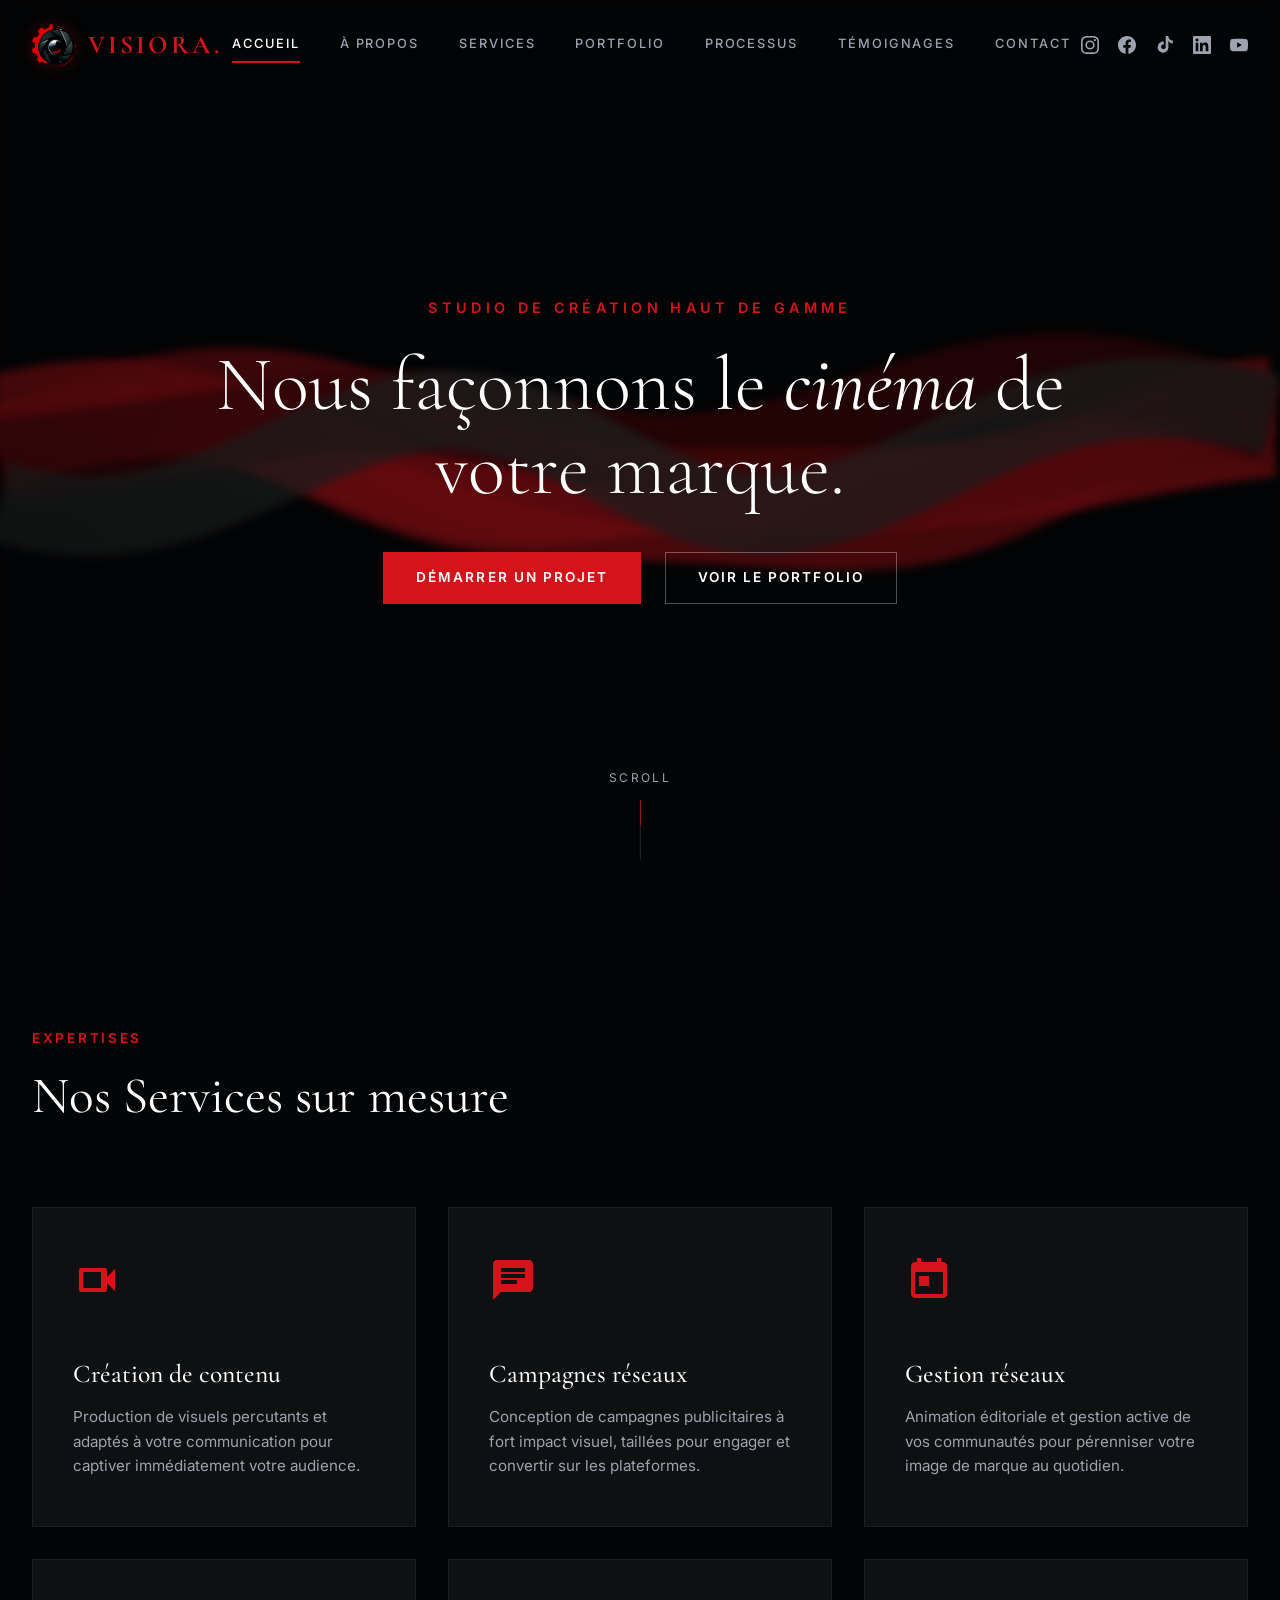
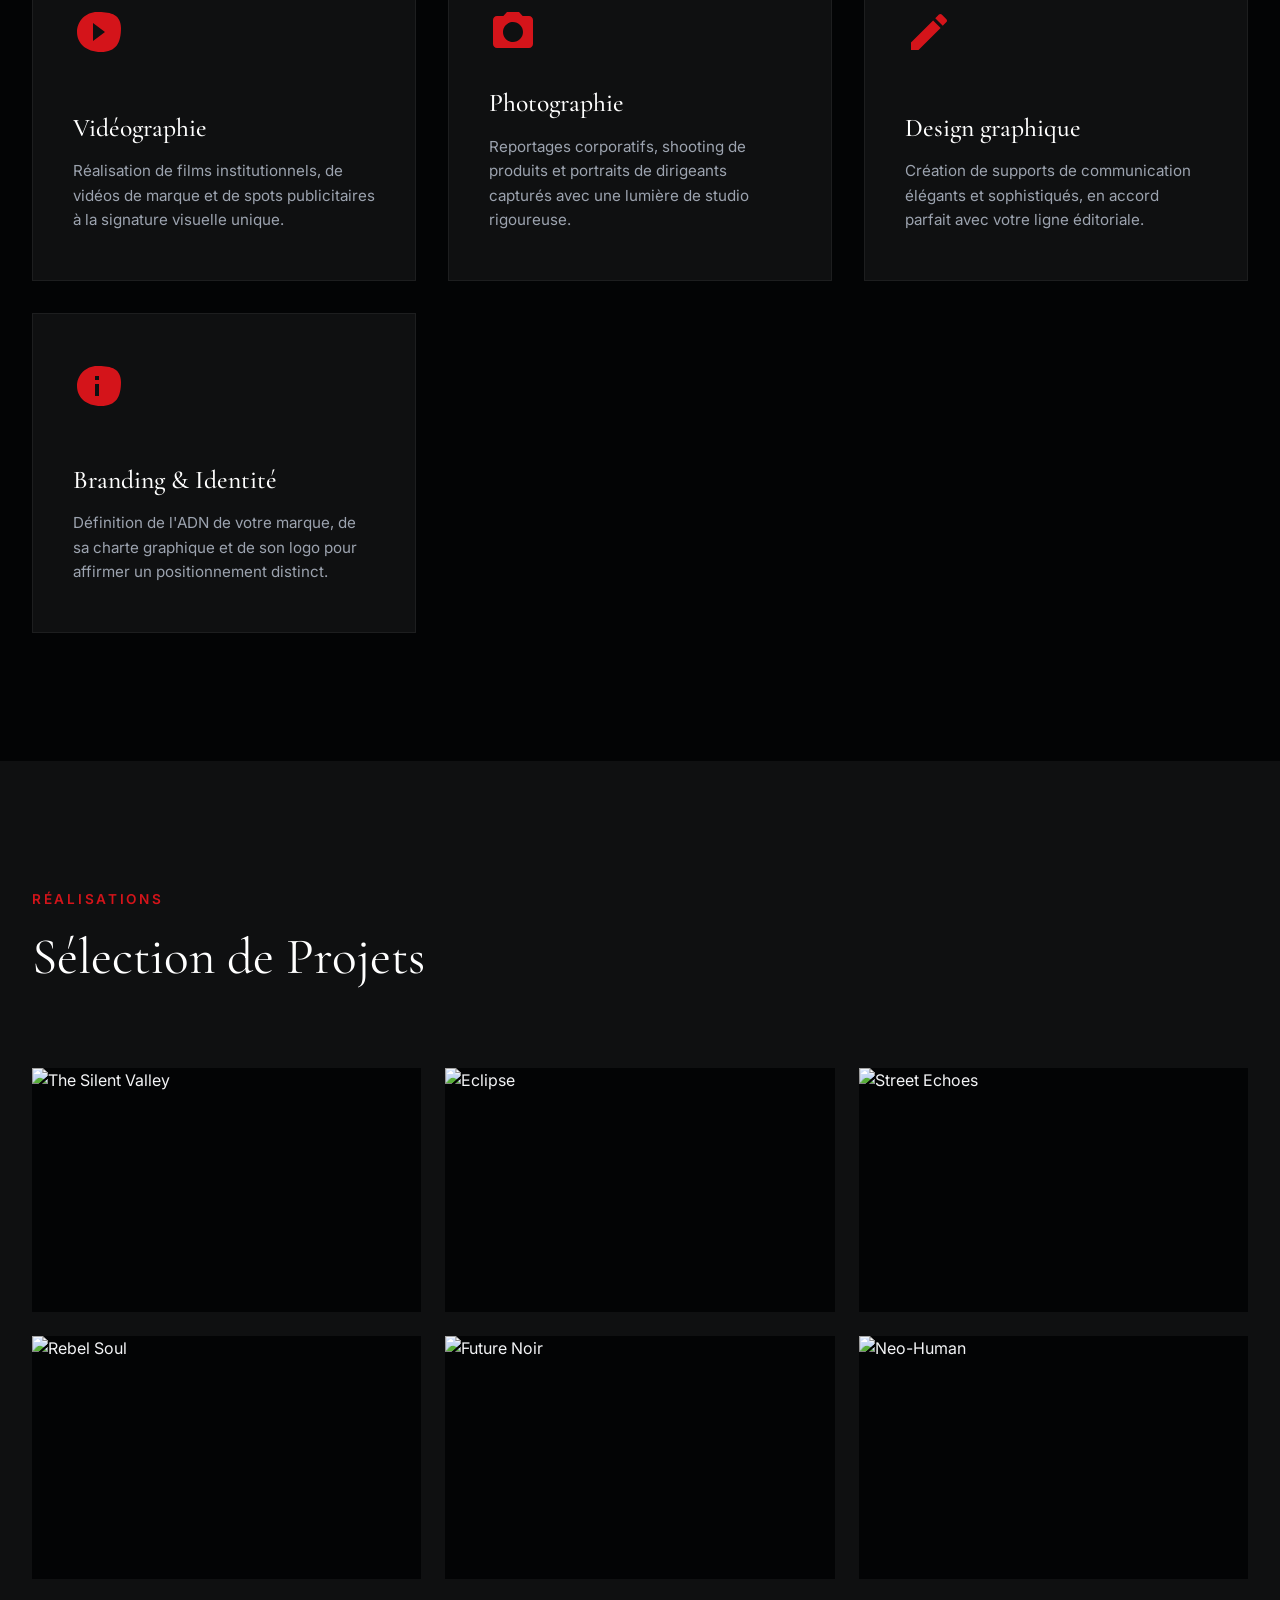
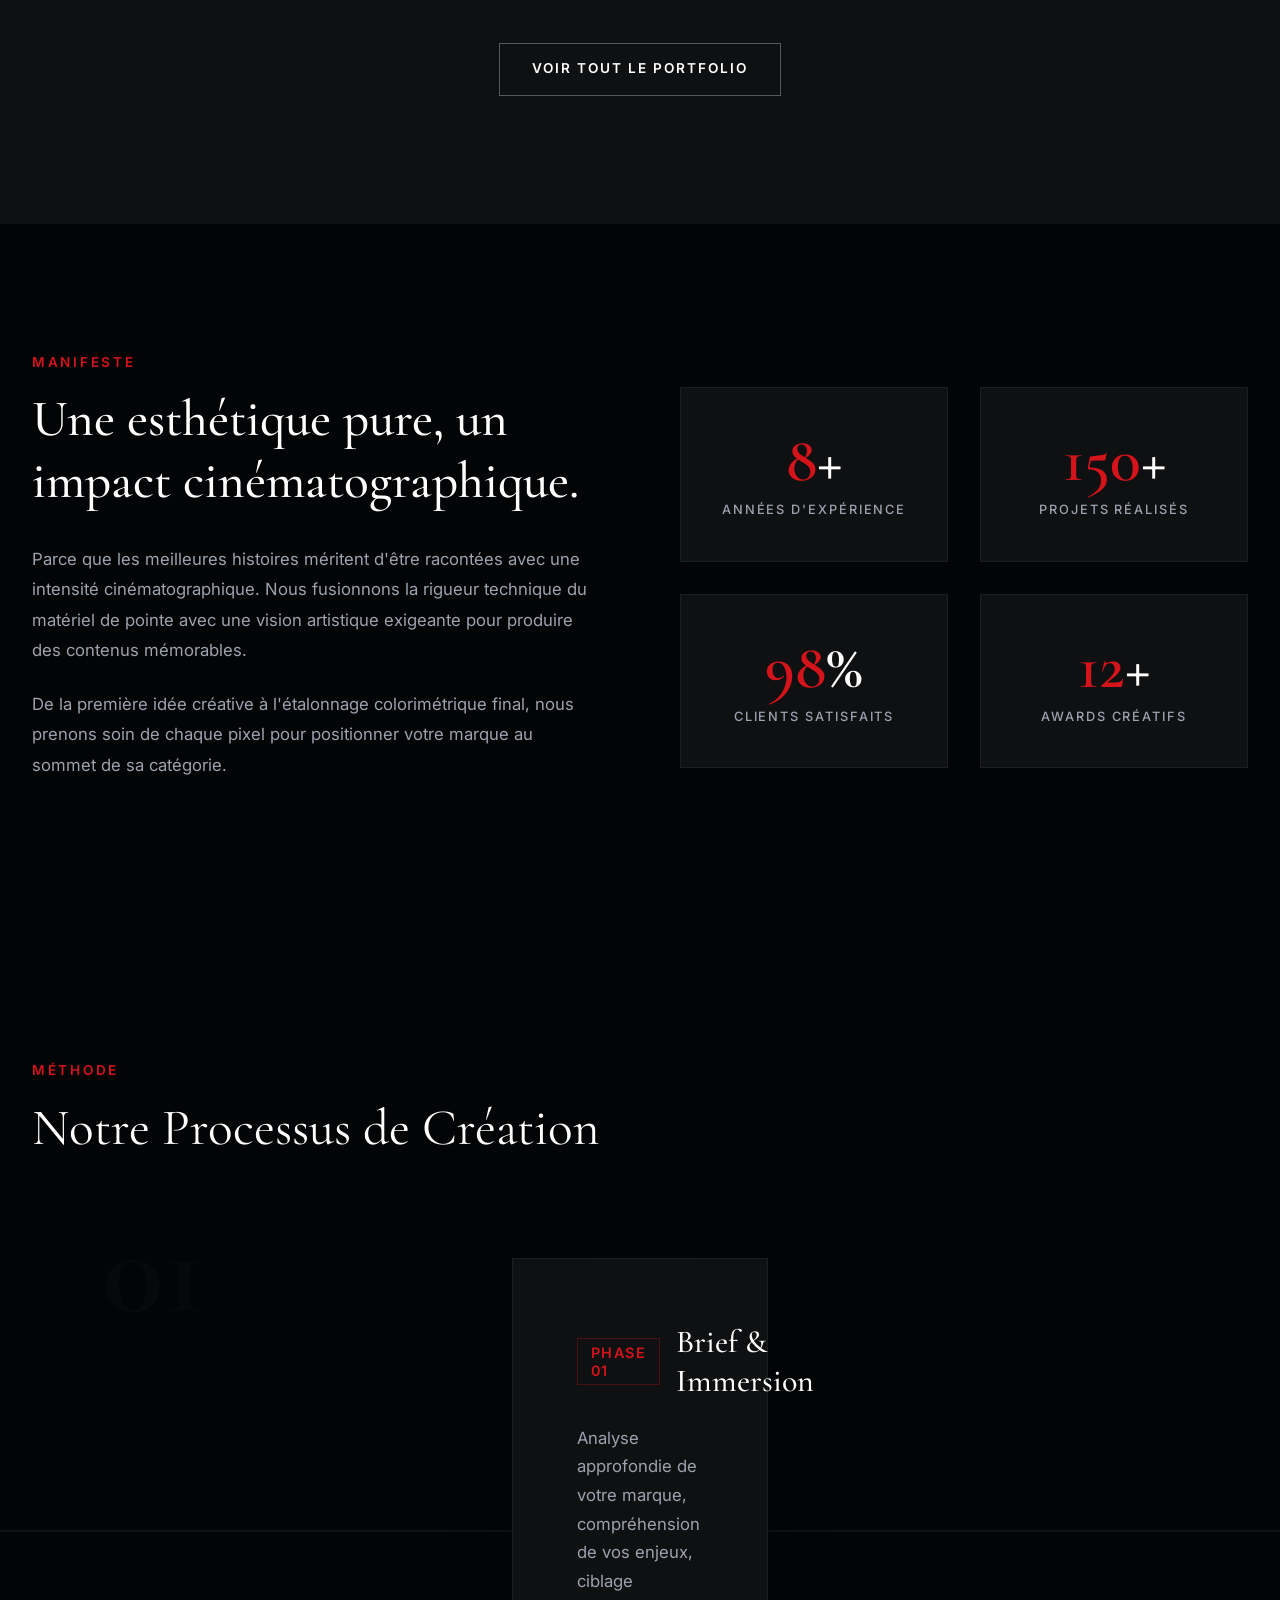
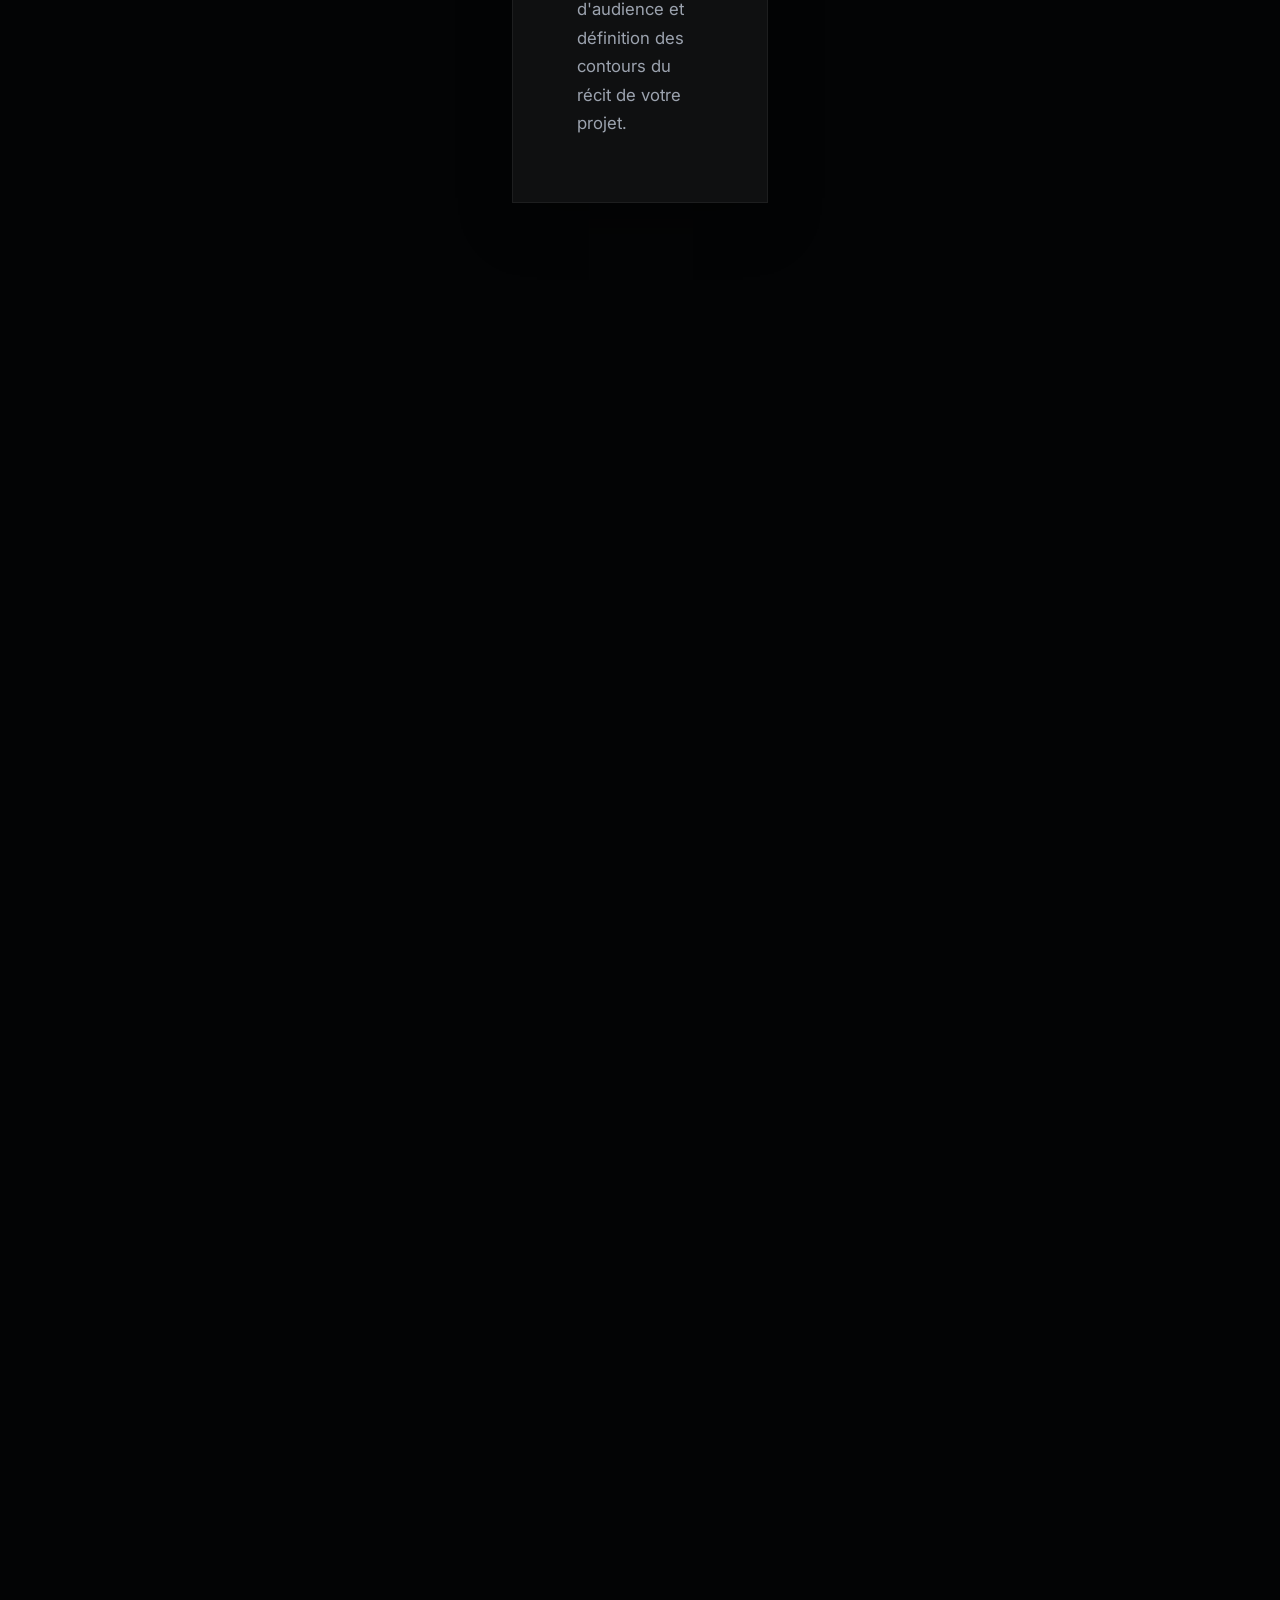
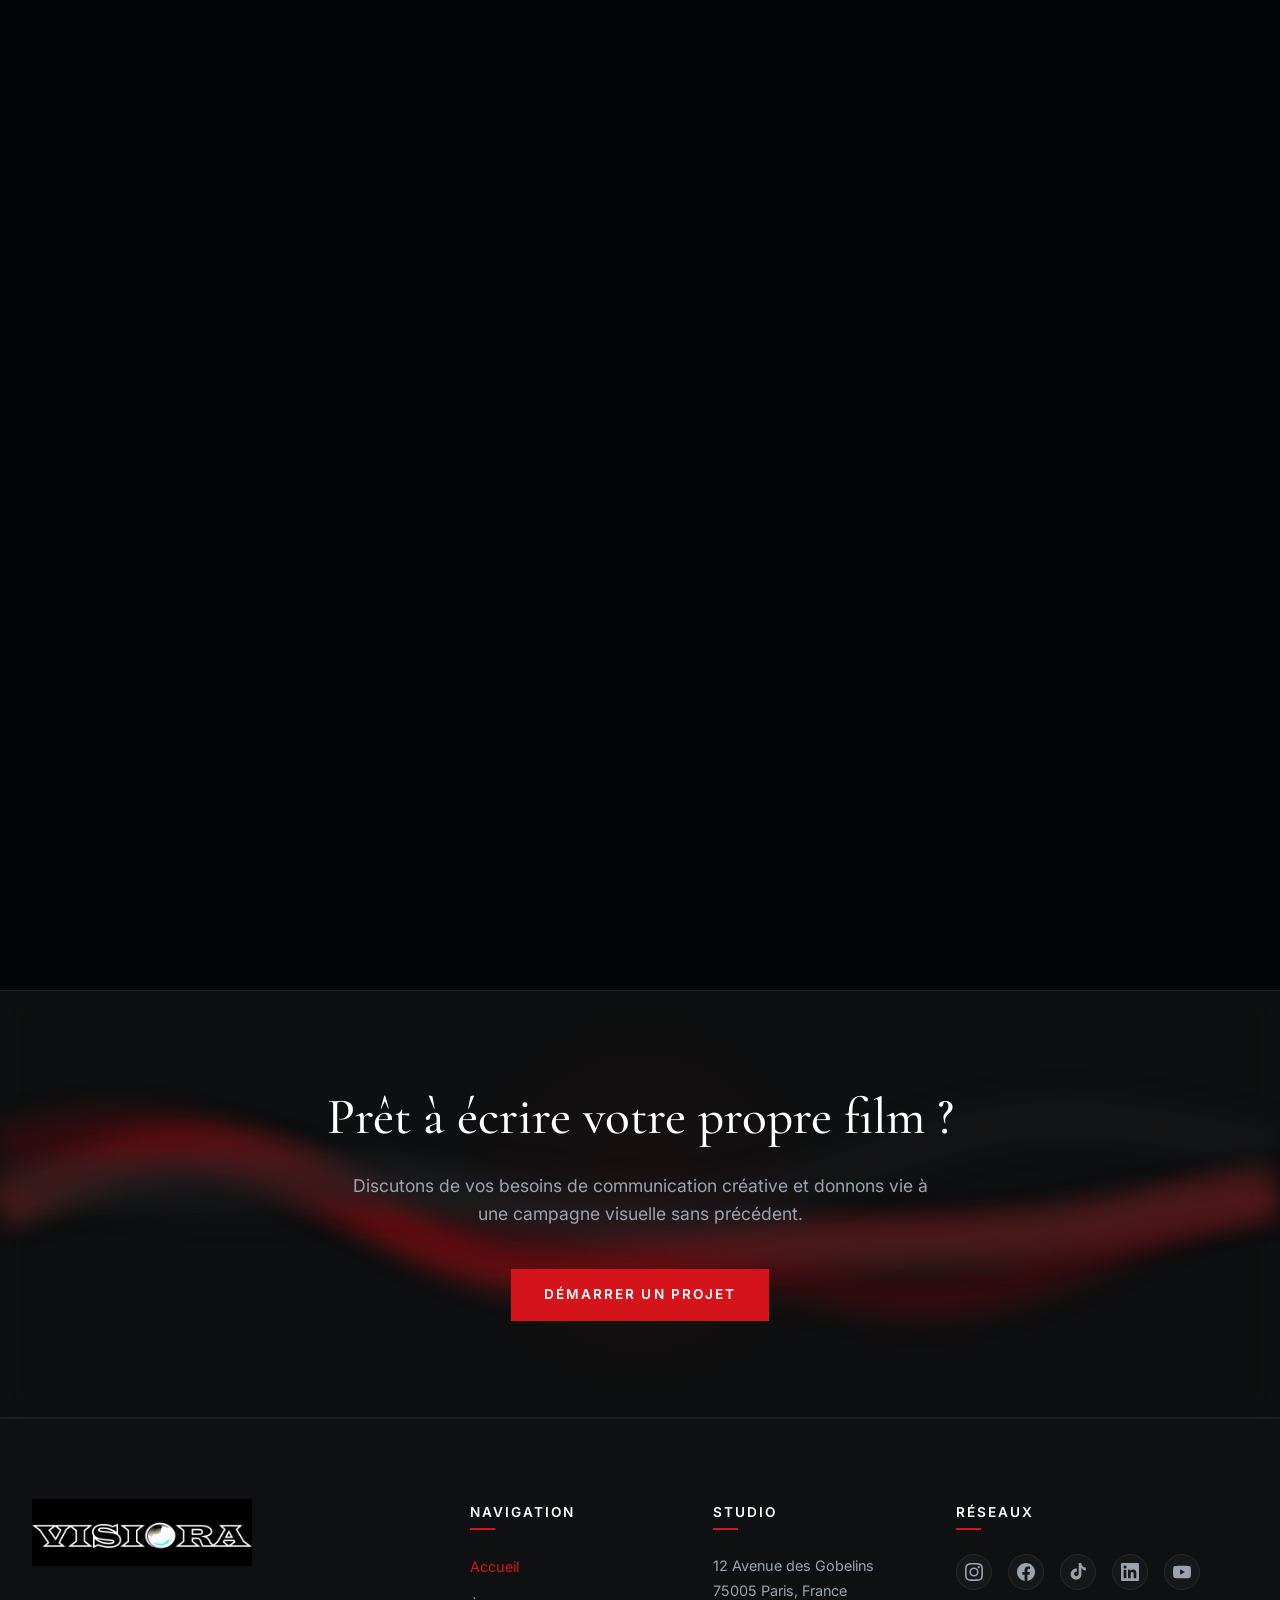
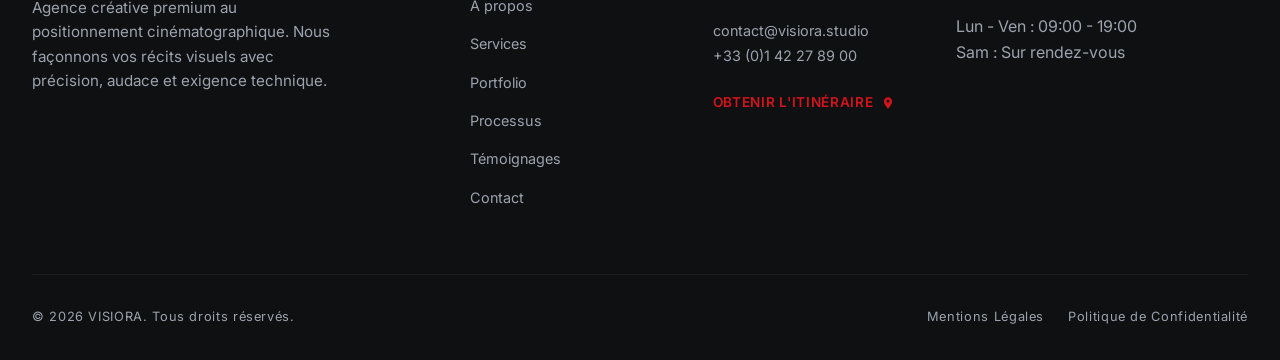
==== commit 416ac789: "perf: GSAP et ScrollTrigger locaux, Google Fonts non-bloquant, suppression @import, 30fps canvas" ====
--- a/index.html
+++ b/index.html
@@ -9,22 +9,22 @@
   <!-- Favicon -->
   <link rel="icon" type="image/png" href="assets/images/logo.png">
 
-  <!-- Preconnect pour fonts Google (réduit latence) -->
+  <!-- Preconnect & Google Fonts -->
   <link rel="preconnect" href="https://fonts.googleapis.com">
   <link rel="preconnect" href="https://fonts.gstatic.com" crossorigin>
+  <link rel="stylesheet" href="https://fonts.googleapis.com/css2?family=Cormorant+Garamond:ital,wght@0,300;0,400;0,500;0,600;0,700;1,400&family=Inter:wght@300;400;500;600;700&display=swap">
 
   <!-- Core CSS -->
   <link rel="stylesheet" href="assets/css/style.css">
   <link rel="stylesheet" href="assets/css/home.css">
   
-  <!-- GSAP : defer ORDONNÉ — garantit chargement avant home.js/main.js -->
-  <script src="https://cdnjs.cloudflare.com/ajax/libs/gsap/3.12.2/gsap.min.js" defer></script>
-  <script src="https://cdnjs.cloudflare.com/ajax/libs/gsap/3.12.2/ScrollTrigger.min.js" defer></script>
+  <!-- GSAP Local Scripts (zéro latence CDN) -->
+  <script src="assets/js/gsap.min.js" defer></script>
+  <script src="assets/js/ScrollTrigger.min.js" defer></script>
   
-  <!-- Scripts page (exécutés dans l'ordre, après parsing HTML) -->
+  <!-- Scripts page -->
   <script src="assets/js/main.js" defer></script>
   <script src="assets/js/home.js" defer></script>
-  <!-- WavyBackground : defer pour ne pas bloquer le premier rendu -->
   <script src="assets/js/wavy-bg.js" defer></script>
 
   <!-- Inline Loader CSS — rendu instantan\u00e9, avant tout autre style -->
--- a/assets/css/style.css
+++ b/assets/css/style.css
@@ -1,9 +1,9 @@
 /* ==========================================================================
    VISIORA - GLOBAL CSS STYLESHEET & DESIGN SYSTEM
+   Fonts chargées via <link> dans le HTML (pas @import = pas de blocage rendu)
    ========================================================================== */
 
-/* 1. IMPORTS & FONTS */
-@import url('https://fonts.googleapis.com/css2?family=Cormorant+Garamond:ital,wght@0,300;0,400;0,500;0,600;0,700;1,400&family=Inter:wght@300;400;500;600;700&display=swap');
+/* 1. FONTS (déclarées dans le HTML via <link rel=preload> + <link rel=stylesheet>) */
 
 /* 2. DESIGN SYSTEM VARIABLES */
 :root {
@@ -509,19 +509,30 @@
   margin-top: 0.5rem;
 }
 
-.footer-brand .logo {
-  margin-bottom: 1.2rem;
-  gap: 0.85rem;
-}
-
-/* Logo légèrement plus grand dans le footer */
-.footer-brand .logo .logo-img {
-  width: 52px;
-  height: 52px;
-}
-
-.footer-brand .logo .logo-text {
-  font-size: 1.5rem;
+/* Lien logo footer (remplace l'ancien .logo) */
+.footer-logo-link {
+  display: inline-block;
+  margin-bottom: 1.4rem;
+  transition: opacity 0.3s ease, filter 0.3s ease;
+}
+
+.footer-logo-link:hover {
+  opacity: 0.85;
+  filter: drop-shadow(0 0 12px rgba(212, 20, 26, 0.4));
+}
+
+/* Image logo texte VISIORA complet */
+.footer-logo-full {
+  width: 220px;
+  height: auto;
+  display: block;
+  /* Inverser les couleurs : fond blanc → transparent sur fond noir du footer */
+  filter: invert(1) brightness(1.1);
+  transition: filter 0.3s ease;
+}
+
+.footer-logo-link:hover .footer-logo-full {
+  filter: invert(1) brightness(1.2) sepia(0.3) hue-rotate(320deg) saturate(3);
 }
 
 .footer-brand p {
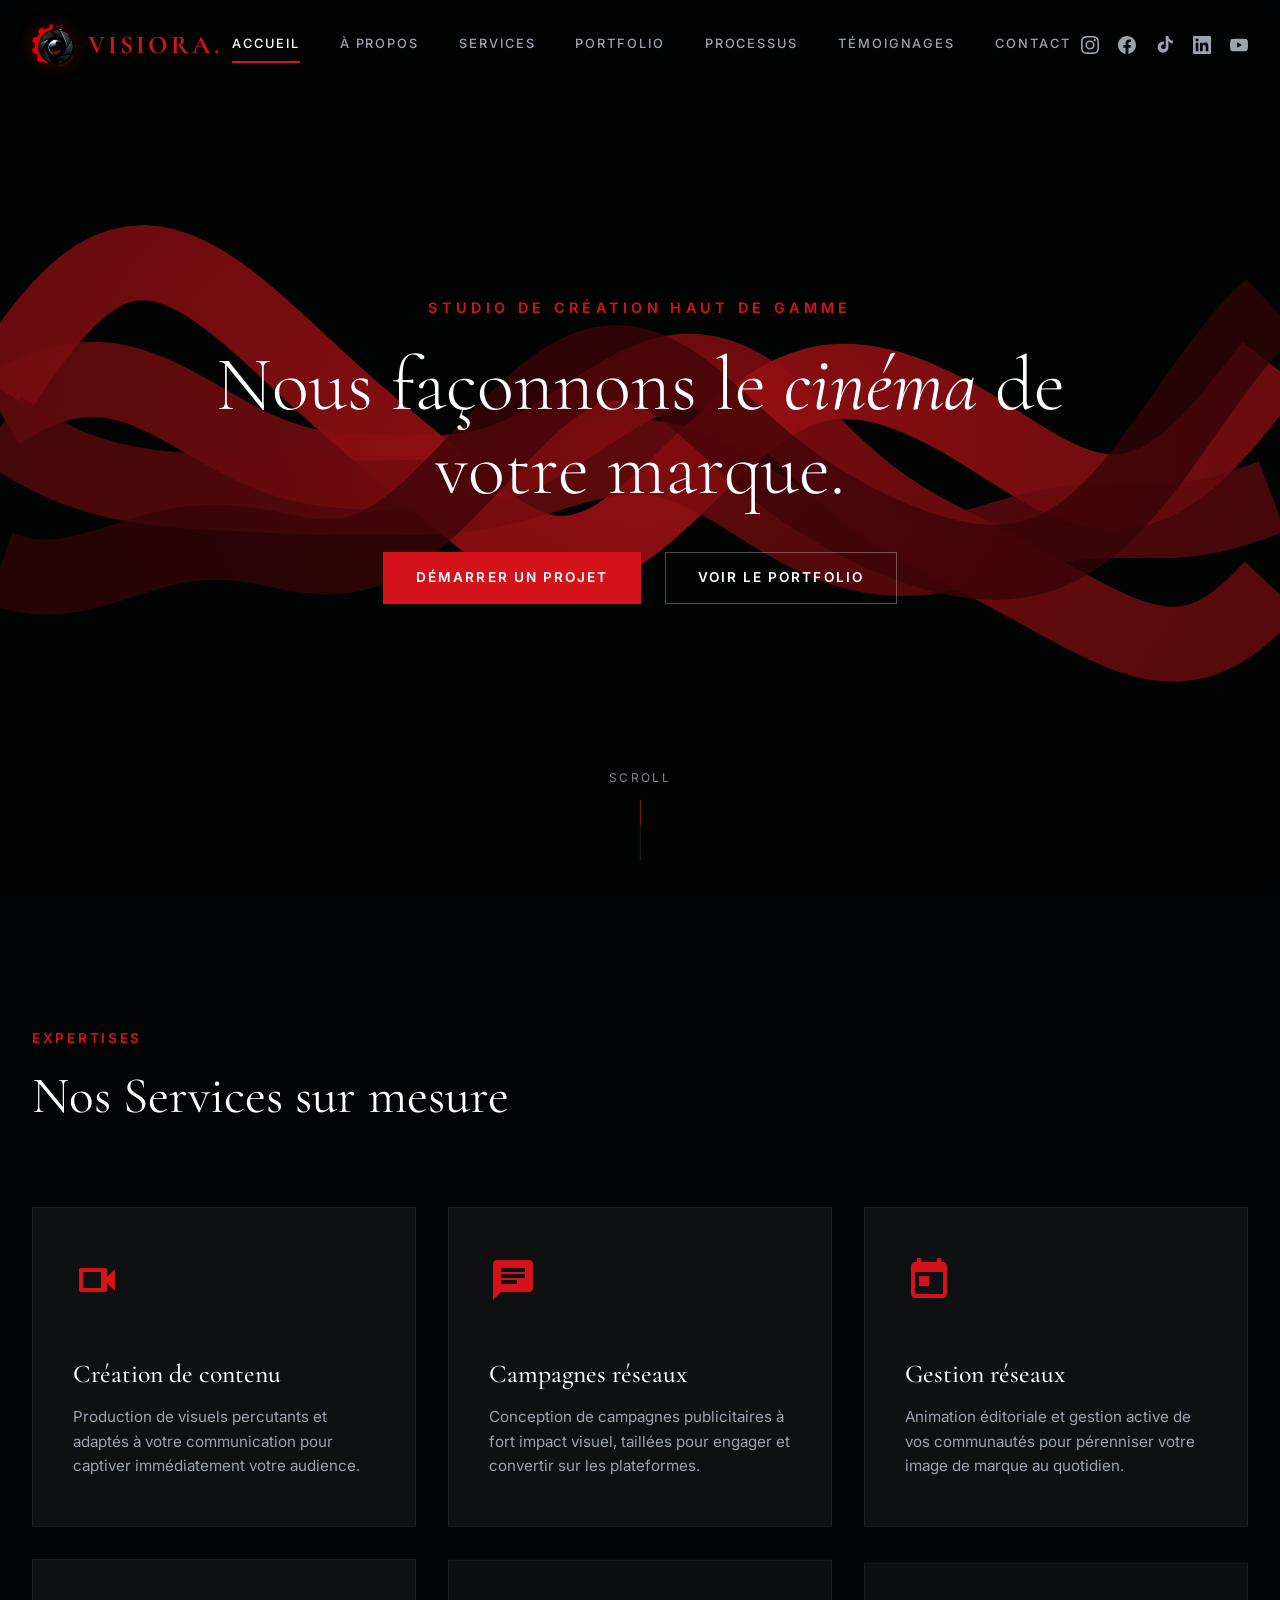
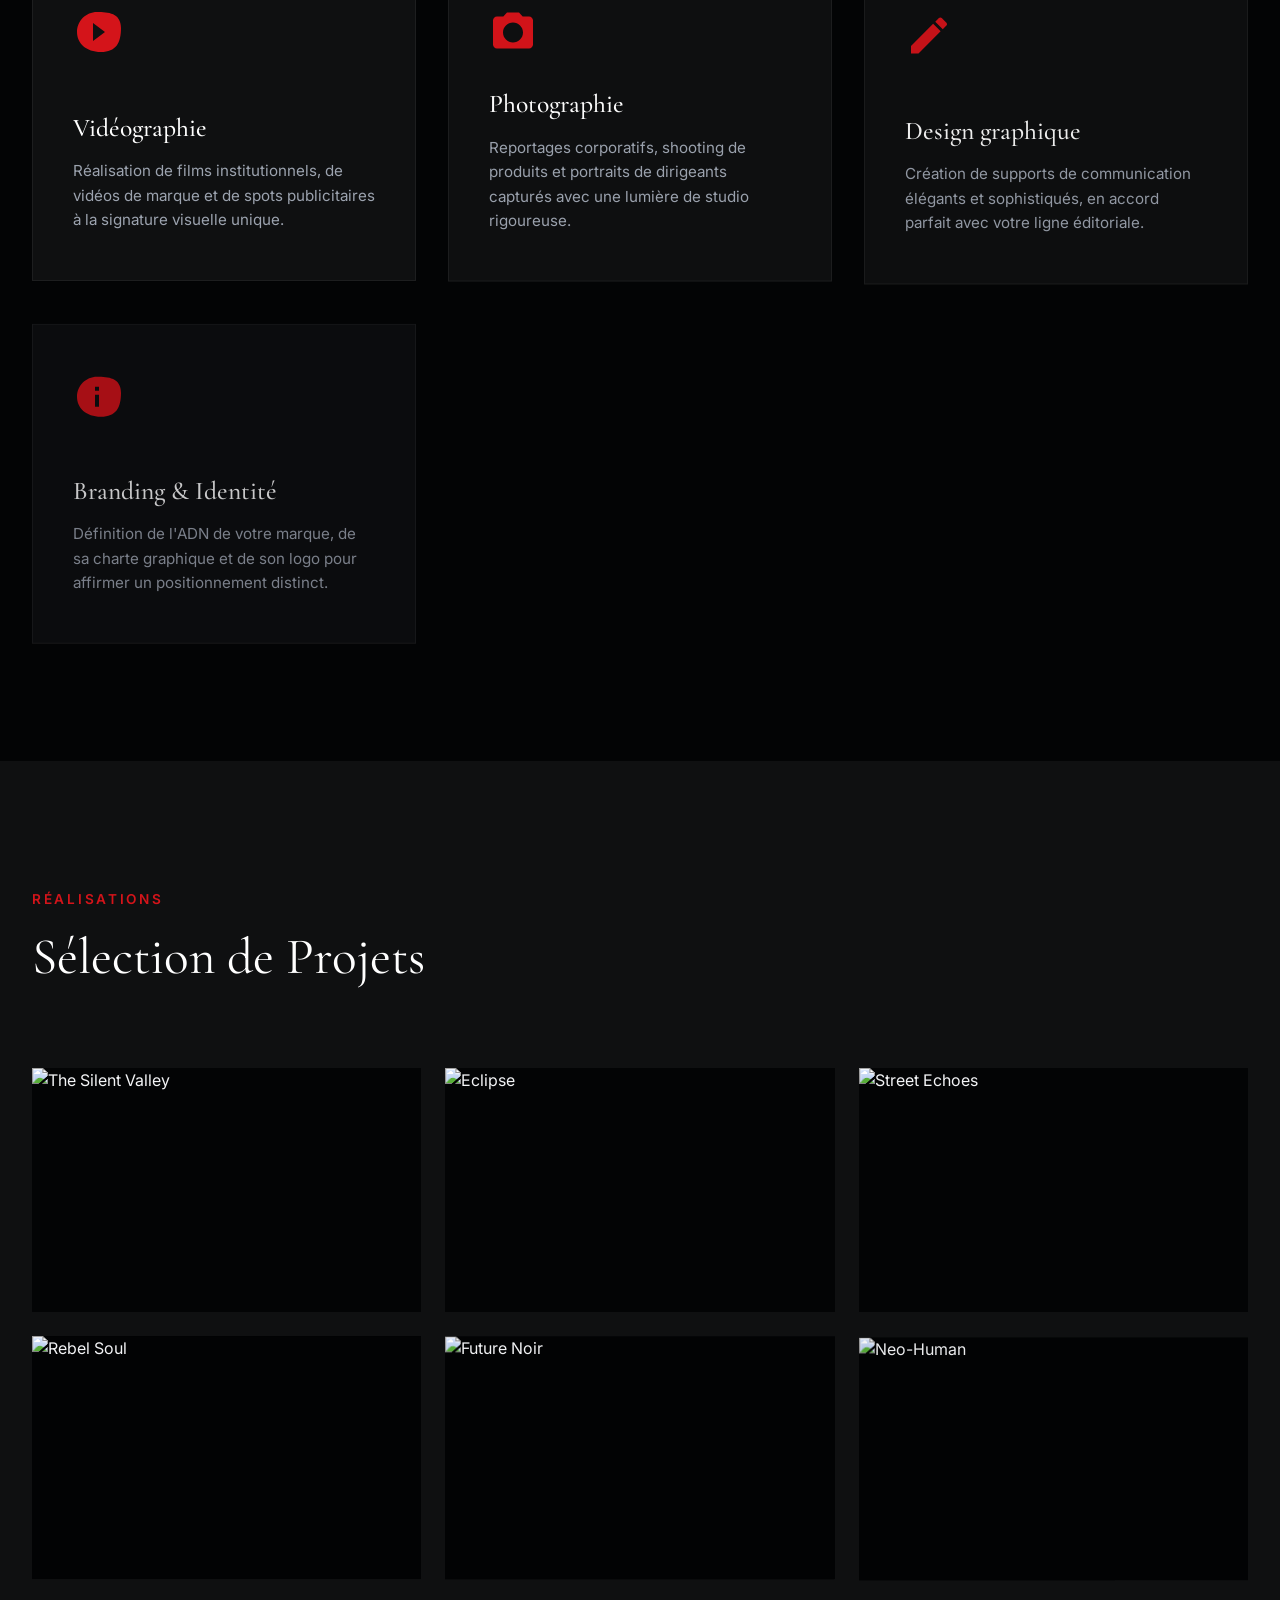
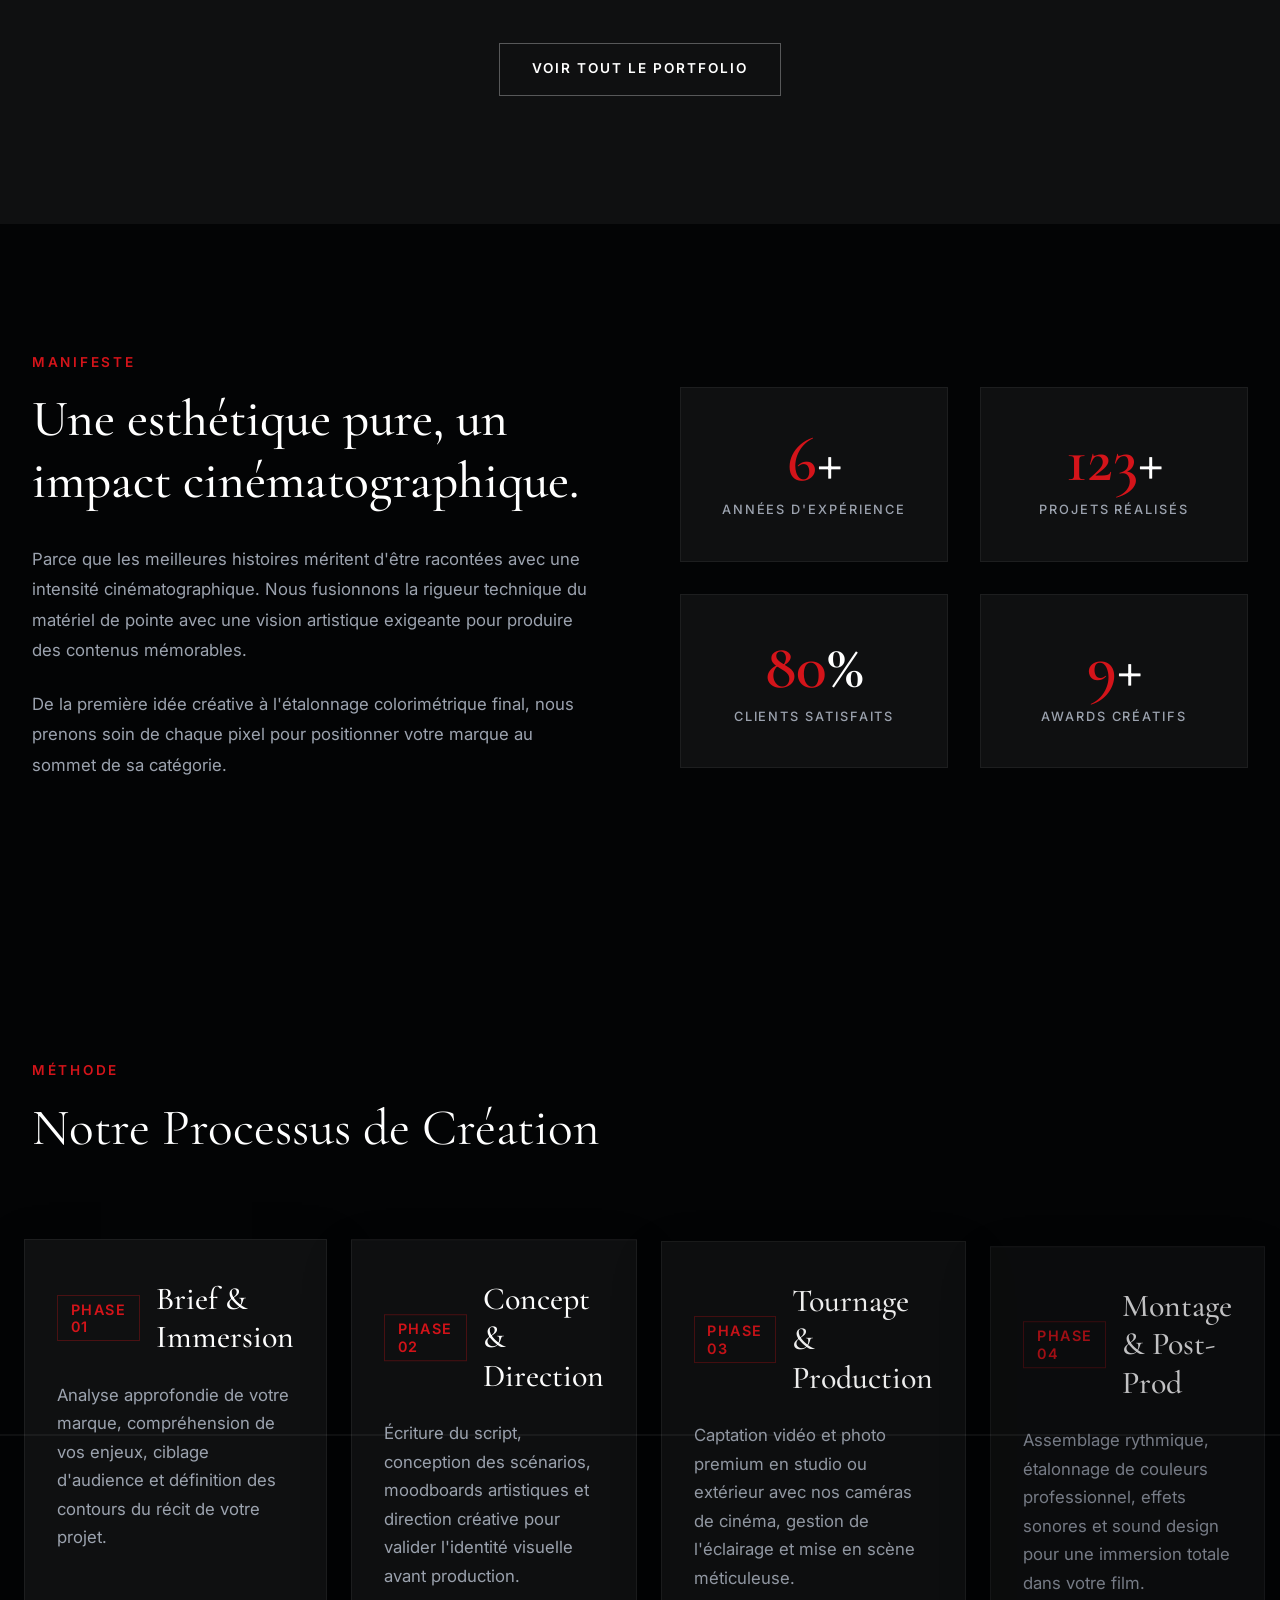
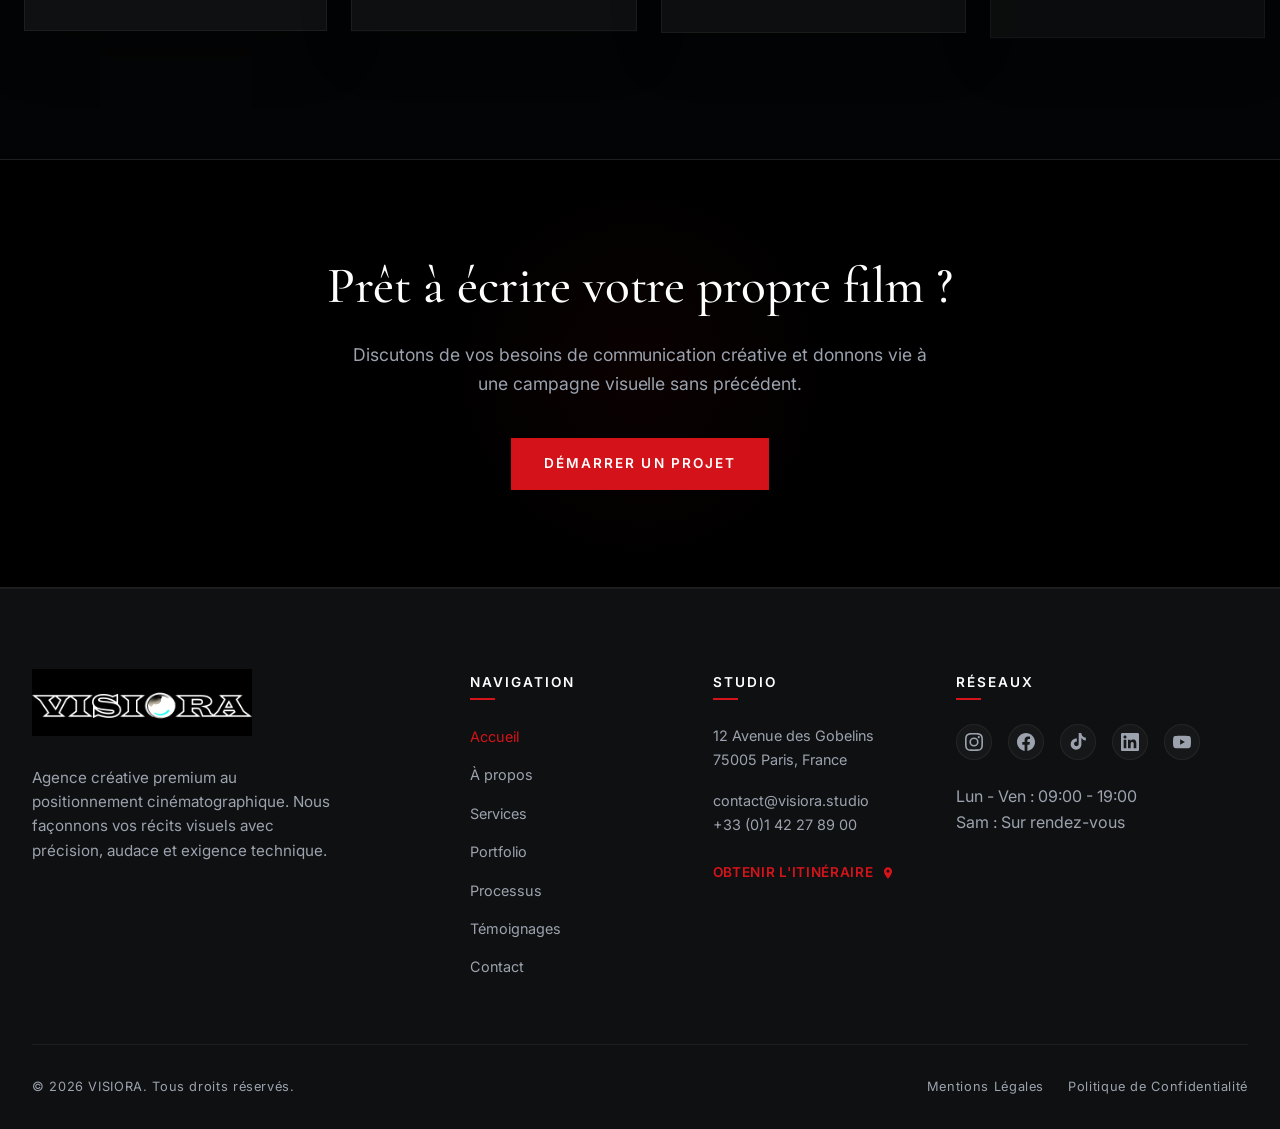
==== commit 6f418353: "fix: resolution ultime PC, inline header/footer, 4-col process grid, suppression blur filter" ====
--- a/index.html
+++ b/index.html
@@ -87,8 +87,74 @@
     </div>
   </div>
 
-  <!-- Global Header Component (Loaded dynamically via main.js) -->
-  <header id="global-header"></header>
+  <!-- Global Header Component (Inlined for instant zero-latency load) -->
+  <header id="global-header">
+    <div class="container header-container">
+      <a href="index.html" class="logo" id="header-logo" aria-label="VISIORA - Accueil">
+        <img src="assets/images/logo.png" alt="Logo VISIORA" class="logo-img" width="44" height="44">
+        <span class="logo-text">VISIORA<em>.</em></span>
+      </a>
+      <nav class="nav-menu">
+        <a href="index.html" class="nav-link" data-page-link="home">Accueil</a>
+        <a href="about.html" class="nav-link" data-page-link="about">À propos</a>
+        <a href="services.html" class="nav-link" data-page-link="services">Services</a>
+        <a href="portfolio.html" class="nav-link" data-page-link="portfolio">Portfolio</a>
+        <a href="process.html" class="nav-link" data-page-link="process">Processus</a>
+        <a href="testimonials.html" class="nav-link" data-page-link="testimonials">Témoignages</a>
+        <a href="contact.html" class="nav-link" data-page-link="contact">Contact</a>
+      </nav>
+      <div class="header-socials">
+        <a href="https://instagram.com" target="_blank" rel="noopener noreferrer" class="social-icon" aria-label="Instagram">
+          <svg viewBox="0 0 24 24"><path d="M12 2.163c3.204 0 3.584.012 4.85.07 3.252.148 4.771 1.691 4.919 4.919.058 1.265.069 1.645.069 4.849 0 3.205-.012 3.584-.069 4.849-.149 3.225-1.664 4.771-4.919 4.919-1.266.058-1.644.07-4.85.07-3.204 0-3.584-.012-4.849-.07-3.26-.149-4.771-1.699-4.919-4.92-.058-1.265-.07-1.644-.07-4.849 0-3.204.013-3.583.07-4.849.149-3.227 1.664-4.771 4.919-4.919 1.266-.057 1.645-.069 4.849-.069zM12 0C8.741 0 8.333.014 7.053.072 2.695.272.273 2.69.073 7.051.014 8.333 0 8.741 0 12c0 3.259.014 3.668.072 4.948.2 4.358 2.618 6.78 6.98 6.98 1.281.058 1.689.072 4.948.072 3.259 0 3.668-.014 4.948-.072 4.354-.2 6.782-2.618 6.979-6.98.059-1.28.073-1.689.073-4.948 0-3.259-.014-3.667-.072-4.947-.196-4.354-2.617-6.78-6.979-6.98C15.668.014 15.259 0 12 0zm0 5.838a6.162 6.162 0 100 12.324 6.162 6.162 0 000-12.324zM12 16a4 4 0 110-8 4 4 0 010 8zm6.406-11.845a1.44 1.44 0 100 2.881 1.44 1.44 0 000-2.881z"/></svg>
+        </a>
+        <a href="https://facebook.com" target="_blank" rel="noopener noreferrer" class="social-icon" aria-label="Facebook">
+          <svg viewBox="0 0 24 24"><path d="M24 12.073c0-6.627-5.373-12-12-12s-12 5.373-12 12c0 5.99 4.388 10.954 10.125 11.854v-8.385H7.078v-3.47h3.047V9.43c0-3.007 1.792-4.669 4.533-4.669 1.312 0 2.686.235 2.686.235v2.953H15.83c-1.491 0-1.956.925-1.956 1.874v2.25h3.328l-.532 3.47h-2.796v8.385C19.612 23.027 24 18.062 24 12.073z"/></svg>
+        </a>
+        <a href="https://tiktok.com" target="_blank" rel="noopener noreferrer" class="social-icon" aria-label="TikTok">
+          <svg viewBox="0 0 24 24"><path d="M12.525.02c1.31-.02 2.61-.01 3.91-.02.08 1.53.63 3.09 1.75 4.17 1.12 1.11 2.7 1.62 4.24 1.79v4.03c-1.44-.06-2.89-.52-4.06-1.39-.74-.55-1.37-1.27-1.78-2.11-.03 2.83-.02 5.67-.03 8.5-.08 1.83-.68 3.69-1.94 5.02-1.47 1.58-3.7 2.44-5.88 2.27-2.7-.15-5.22-1.96-6.07-4.52-.94-2.85-.2-6.19 1.89-8.31 1.5-1.57 3.73-2.38 5.92-2.13V11.2c-1.12-.13-2.31.25-3.04 1.13-.77.92-.89 2.25-.41 3.33.51 1.18 1.8 1.95 3.09 1.83 1.25-.09 2.38-.97 2.67-2.19.16-.7.13-1.42.13-2.13.01-4.83.01-9.66.01-14.49-.01-.32-.03-.65-.01-.98z"/></svg>
+        </a>
+        <a href="https://linkedin.com" target="_blank" rel="noopener noreferrer" class="social-icon" aria-label="LinkedIn">
+          <svg viewBox="0 0 24 24"><path d="M20.447 20.452h-3.554v-5.569c0-1.328-.027-3.037-1.852-3.037-1.853 0-2.136 1.445-2.136 2.939v5.667H9.351V9h3.414v1.561h.046c.477-.9 1.637-1.85 3.37-1.85 3.601 0 4.267 2.37 4.267 5.455v6.286zM5.337 7.433c-1.144 0-2.063-.926-2.063-2.065 0-1.138.92-2.063 2.063-2.063 1.14 0 2.064.925 2.064 2.063 0 1.139-.925 2.065-2.064 2.065zm1.782 13.019H3.555V9h3.564v11.452zM22.225 0H1.771C.792 0 0 .774 0 1.729v20.542C0 23.227.792 24 1.771 24h20.451C23.2 24 24 23.227 24 22.271V1.729C24 .774 23.2 0 22.222 0h.003z"/></svg>
+        </a>
+        <a href="https://youtube.com" target="_blank" rel="noopener noreferrer" class="social-icon" aria-label="YouTube">
+          <svg viewBox="0 0 24 24"><path d="M23.498 6.163a3.003 3.003 0 00-2.11-2.11C19.517 3.545 12 3.545 12 3.545s-7.517 0-9.388.508a3.003 3.003 0 00-2.11 2.11C0 8.033 0 12 0 12s0 3.967.502 5.837a3.003 3.003 0 002.11 2.11C4.483 20.455 12 20.455 12 20.455s7.517 0 9.388-.508a3.003 3.003 0 002.11-2.11C24 15.967 24 12 24 12s0-3.967-.502-5.837zM9.545 15.568V8.432L15.818 12l-6.273 3.568z"/></svg>
+        </a>
+      </div>
+      <button class="burger-menu" id="burger-toggle" aria-label="Menu" aria-expanded="false" aria-controls="mobile-overlay">
+        <span class="burger-bar"></span>
+        <span class="burger-bar"></span>
+        <span class="burger-bar"></span>
+      </button>
+    </div>
+    <div class="mobile-nav-overlay" id="mobile-overlay" aria-hidden="true">
+      <div class="mobile-menu-links">
+        <a href="index.html" class="mobile-nav-link" data-page-link="home"><span>01.</span>Accueil</a>
+        <a href="about.html" class="mobile-nav-link" data-page-link="about"><span>02.</span>À propos</a>
+        <a href="services.html" class="mobile-nav-link" data-page-link="services"><span>03.</span>Services</a>
+        <a href="portfolio.html" class="mobile-nav-link" data-page-link="portfolio"><span>04.</span>Portfolio</a>
+        <a href="process.html" class="mobile-nav-link" data-page-link="process"><span>05.</span>Processus</a>
+        <a href="testimonials.html" class="mobile-nav-link" data-page-link="testimonials"><span>06.</span>Témoignages</a>
+        <a href="contact.html" class="mobile-nav-link" data-page-link="contact"><span>07.</span>Contact</a>
+      </div>
+      <div class="mobile-socials">
+        <a href="https://instagram.com" target="_blank" rel="noopener noreferrer" class="social-icon" aria-label="Instagram">
+          <svg viewBox="0 0 24 24"><path d="M12 2.163c3.204 0 3.584.012 4.85.07 3.252.148 4.771 1.691 4.919 4.919.058 1.265.069 1.645.069 4.849 0 3.205-.012 3.584-.069 4.849-.149 3.225-1.664 4.771-4.919 4.919-1.266.058-1.644.07-4.85.07-3.204 0-3.584-.012-4.849-.07-3.26-.149-4.771-1.699-4.919-4.92-.058-1.265-.07-1.644-.07-4.849 0-3.204.013-3.583.07-4.849.149-3.227 1.664-4.771 4.919-4.919 1.266-.057 1.645-.069 4.849-.069zM12 0C8.741 0 8.333.014 7.053.072 2.695.272.273 2.69.073 7.051.014 8.333 0 8.741 0 12c0 3.259.014 3.668.072 4.948.2 4.358 2.618 6.78 6.98 6.98 1.281.058 1.689.072 4.948.072 3.259 0 3.668-.014 4.948-.072 4.354-.2 6.782-2.618 6.979-6.98.059-1.28.073-1.689.073-4.948 0-3.259-.014-3.667-.072-4.947-.196-4.354-2.617-6.78-6.979-6.98C15.668.014 15.259 0 12 0zm0 5.838a6.162 6.162 0 100 12.324 6.162 6.162 0 000-12.324zM12 16a4 4 0 110-8 4 4 0 010 8zm6.406-11.845a1.44 1.44 0 100 2.881 1.44 1.44 0 000-2.881z"/></svg>
+        </a>
+        <a href="https://facebook.com" target="_blank" rel="noopener noreferrer" class="social-icon" aria-label="Facebook">
+          <svg viewBox="0 0 24 24"><path d="M24 12.073c0-6.627-5.373-12-12-12s-12 5.373-12 12c0 5.99 4.388 10.954 10.125 11.854v-8.385H7.078v-3.47h3.047V9.43c0-3.007 1.792-4.669 4.533-4.669 1.312 0 2.686.235 2.686.235v2.953H15.83c-1.491 0-1.956.925-1.956 1.874v2.25h3.328l-.532 3.47h-2.796v8.385C19.612 23.027 24 18.062 24 12.073z"/></svg>
+        </a>
+        <a href="https://tiktok.com" target="_blank" rel="noopener noreferrer" class="social-icon" aria-label="TikTok">
+          <svg viewBox="0 0 24 24"><path d="M12.525.02c1.31-.02 2.61-.01 3.91-.02.08 1.53.63 3.09 1.75 4.17 1.12 1.11 2.7 1.62 4.24 1.79v4.03c-1.44-.06-2.89-.52-4.06-1.39-.74-.55-1.37-1.27-1.78-2.11-.03 2.83-.02 5.67-.03 8.5-.08 1.83-.68 3.69-1.94 5.02-1.47 1.58-3.7 2.44-5.88 2.27-2.7-.15-5.22-1.96-6.07-4.52-.94-2.85-.2-6.19 1.89-8.31 1.5-1.57 3.73-2.38 5.92-2.13V11.2c-1.12-.13-2.31.25-3.04 1.13-.77.92-.89 2.25-.41 3.33.51 1.18 1.8 1.95 3.09 1.83 1.25-.09 2.38-.97 2.67-2.19.16-.7.13-1.42.13-2.13.01-4.83.01-9.66.01-14.49-.01-.32-.03-.65-.01-.98z"/></svg>
+        </a>
+        <a href="https://linkedin.com" target="_blank" rel="noopener noreferrer" class="social-icon" aria-label="LinkedIn">
+          <svg viewBox="0 0 24 24"><path d="M20.447 20.452h-3.554v-5.569c0-1.328-.027-3.037-1.852-3.037-1.853 0-2.136 1.445-2.136 2.939v5.667H9.351V9h3.414v1.561h.046c.477-.9 1.637-1.85 3.37-1.85 3.601 0 4.267 2.37 4.267 5.455v6.286zM5.337 7.433c-1.144 0-2.063-.926-2.063-2.065 0-1.138.92-2.063 2.063-2.063 1.14 0 2.064.925 2.064 2.063 0 1.139-.925 2.065-2.064 2.065zm1.782 13.019H3.555V9h3.564v11.452zM22.225 0H1.771C.792 0 0 .774 0 1.729v20.542C0 23.227.792 24 1.771 24h20.451C23.2 24 24 23.227 24 22.271V1.729C24 .774 23.2 0 22.222 0h.003z"/></svg>
+        </a>
+        <a href="https://youtube.com" target="_blank" rel="noopener noreferrer" class="social-icon" aria-label="YouTube">
+          <svg viewBox="0 0 24 24"><path d="M23.498 6.163a3.003 3.003 0 00-2.11-2.11C19.517 3.545 12 3.545 12 3.545s-7.517 0-9.388.508a3.003 3.003 0 00-2.11 2.11C0 8.033 0 12 0 12s0 3.967.502 5.837a3.003 3.003 0 002.11 2.11C4.483 20.455 12 20.455 12 20.455s7.517 0 9.388-.508a3.003 3.003 0 002.11-2.11C24 15.967 24 12 24 12s0-3.967-.502-5.837zM9.545 15.568V8.432L15.818 12l-6.273 3.568z"/></svg>
+        </a>
+      </div>
+    </div>
+  </header>
 
   <!-- Main Content Area -->
   <main id="main-content">
@@ -422,8 +488,68 @@
 
   </main>
 
-  <!-- Global Footer Component (Loaded dynamically via main.js) -->
-  <footer id="global-footer"></footer>
+  <!-- Global Footer Component (Inlined for instant zero-latency load) -->
+  <footer id="global-footer">
+    <div class="container">
+      <div class="footer-grid">
+        <div class="footer-col footer-brand">
+          <a href="index.html" class="footer-logo-link" aria-label="VISIORA - Accueil">
+            <img src="assets/images/logo-text.jpg" alt="VISIORA" class="footer-logo-full">
+          </a>
+          <p>Agence créative premium au positionnement cinématographique. Nous façonnons vos récits visuels avec précision, audace et exigence technique.</p>
+        </div>
+        <div class="footer-col footer-links">
+          <h4>Navigation</h4>
+          <ul>
+            <li><a href="index.html">Accueil</a></li>
+            <li><a href="about.html">À propos</a></li>
+            <li><a href="services.html">Services</a></li>
+            <li><a href="portfolio.html">Portfolio</a></li>
+            <li><a href="process.html">Processus</a></li>
+            <li><a href="testimonials.html">Témoignages</a></li>
+            <li><a href="contact.html">Contact</a></li>
+          </ul>
+        </div>
+        <div class="footer-col footer-contact">
+          <h4>Studio</h4>
+          <p>12 Avenue des Gobelins<br>75005 Paris, France</p>
+          <p>contact@visiora.studio<br>+33 (0)1 42 27 89 00</p>
+          <a href="https://maps.google.com/?q=12+Avenue+des+Gobelins+75005+Paris" target="_blank" rel="noopener noreferrer" class="directions-btn">
+            Obtenir l'itinéraire
+            <svg viewBox="0 0 24 24"><path d="M12 2C8.13 2 5 5.13 5 9c0 5.25 7 13 7 13s7-7.75 7-13c0-3.87-3.13-7-7-7zm0 9.5c-1.38 0-2.5-1.12-2.5-2.5s1.12-2.5 2.5-2.5 2.5 1.12 2.5 2.5-1.12 2.5-2.5 2.5z"/></svg>
+          </a>
+        </div>
+        <div class="footer-col footer-socials-col">
+          <h4>Réseaux</h4>
+          <div class="footer-socials">
+            <a href="https://instagram.com" target="_blank" rel="noopener noreferrer" class="social-icon" aria-label="Instagram">
+              <svg viewBox="0 0 24 24"><path d="M12 2.163c3.204 0 3.584.012 4.85.07 3.252.148 4.771 1.691 4.919 4.919.058 1.265.069 1.645.069 4.849 0 3.205-.012 3.584-.069 4.849-.149 3.225-1.664 4.771-4.919 4.919-1.266.058-1.644.07-4.85.07-3.204 0-3.584-.012-4.849-.07-3.26-.149-4.771-1.699-4.919-4.92-.058-1.265-.07-1.644-.07-4.849 0-3.204.013-3.583.07-4.849.149-3.227 1.664-4.771 4.919-4.919 1.266-.057 1.645-.069 4.849-.069zM12 0C8.741 0 8.333.014 7.053.072 2.695.272.273 2.69.073 7.051.014 8.333 0 8.741 0 12c0 3.259.014 3.668.072 4.948.2 4.358 2.618 6.78 6.98 6.98 1.281.058 1.689.072 4.948.072 3.259 0 3.668-.014 4.948-.072 4.354-.2 6.782-2.618 6.979-6.98.059-1.28.073-1.689.073-4.948 0-3.259-.014-3.667-.072-4.947-.196-4.354-2.617-6.78-6.979-6.98C15.668.014 15.259 0 12 0zm0 5.838a6.162 6.162 0 100 12.324 6.162 6.162 0 000-12.324zM12 16a4 4 0 110-8 4 4 0 010 8zm6.406-11.845a1.44 1.44 0 100 2.881 1.44 1.44 0 000-2.881z"/></svg>
+            </a>
+            <a href="https://facebook.com" target="_blank" rel="noopener noreferrer" class="social-icon" aria-label="Facebook">
+              <svg viewBox="0 0 24 24"><path d="M24 12.073c0-6.627-5.373-12-12-12s-12 5.373-12 12c0 5.99 4.388 10.954 10.125 11.854v-8.385H7.078v-3.47h3.047V9.43c0-3.007 1.792-4.669 4.533-4.669 1.312 0 2.686.235 2.686.235v2.953H15.83c-1.491 0-1.956.925-1.956 1.874v2.25h3.328l-.532 3.47h-2.796v8.385C19.612 23.027 24 18.062 24 12.073z"/></svg>
+            </a>
+            <a href="https://tiktok.com" target="_blank" rel="noopener noreferrer" class="social-icon" aria-label="TikTok">
+              <svg viewBox="0 0 24 24"><path d="M12.525.02c1.31-.02 2.61-.01 3.91-.02.08 1.53.63 3.09 1.75 4.17 1.12 1.11 2.7 1.62 4.24 1.79v4.03c-1.44-.06-2.89-.52-4.06-1.39-.74-.55-1.37-1.27-1.78-2.11-.03 2.83-.02 5.67-.03 8.5-.08 1.83-.68 3.69-1.94 5.02-1.47 1.58-3.7 2.44-5.88 2.27-2.7-.15-5.22-1.96-6.07-4.52-.94-2.85-.2-6.19 1.89-8.31 1.5-1.57 3.73-2.38 5.92-2.13V11.2c-1.12-.13-2.31.25-3.04 1.13-.77.92-.89 2.25-.41 3.33.51 1.18 1.8 1.95 3.09 1.83 1.25-.09 2.38-.97 2.67-2.19.16-.7.13-1.42.13-2.13.01-4.83.01-9.66.01-14.49-.01-.32-.03-.65-.01-.98z"/></svg>
+            </a>
+            <a href="https://linkedin.com" target="_blank" rel="noopener noreferrer" class="social-icon" aria-label="LinkedIn">
+              <svg viewBox="0 0 24 24"><path d="M20.447 20.452h-3.554v-5.569c0-1.328-.027-3.037-1.852-3.037-1.853 0-2.136 1.445-2.136 2.939v5.667H9.351V9h3.414v1.561h.046c.477-.9 1.637-1.85 3.37-1.85 3.601 0 4.267 2.37 4.267 5.455v6.286zM5.337 7.433c-1.144 0-2.063-.926-2.063-2.065 0-1.138.92-2.063 2.063-2.063 1.14 0 2.064.925 2.064 2.063 0 1.139-.925 2.065-2.064 2.065zm1.782 13.019H3.555V9h3.564v11.452zM22.225 0H1.771C.792 0 0 .774 0 1.729v20.542C0 23.227.792 24 1.771 24h20.451C23.2 24 24 23.227 24 22.271V1.729C24 .774 23.2 0 22.222 0h.003z"/></svg>
+            </a>
+            <a href="https://youtube.com" target="_blank" rel="noopener noreferrer" class="social-icon" aria-label="YouTube">
+              <svg viewBox="0 0 24 24"><path d="M23.498 6.163a3.003 3.003 0 00-2.11-2.11C19.517 3.545 12 3.545 12 3.545s-7.517 0-9.388.508a3.003 3.003 0 00-2.11 2.11C0 8.033 0 12 0 12s0 3.967.502 5.837a3.003 3.003 0 002.11 2.11C4.483 20.455 12 20.455 12 20.455s7.517 0 9.388-.508a3.003 3.003 0 002.11-2.11C24 15.967 24 12 24 12s0-3.967-.502-5.837zM9.545 15.568V8.432L15.818 12l-6.273 3.568z"/></svg>
+            </a>
+          </div>
+          <p>Lun - Ven : 09:00 - 19:00<br>Sam : Sur rendez-vous</p>
+        </div>
+      </div>
+      <div class="footer-bottom">
+        <p>&copy; 2026 VISIORA. Tous droits réservés.</p>
+        <div class="footer-legal">
+          <a href="#">Mentions Légales</a>
+          <a href="#">Politique de Confidentialité</a>
+        </div>
+      </div>
+    </div>
+  </footer>
 
 </body>
 </html>
--- a/assets/css/home.css
+++ b/assets/css/home.css
@@ -500,19 +500,23 @@
   width: 100%;
 }
 
-/* Desktop Horizontal Timeline (using GSAP scroll scrollTrigger) */
+/* Desktop Horizontal Timeline (Responsive 4-column Grid for Native Smooth Scrolling) */
 .timeline-horizontal {
-  display: flex;
-  width: 400vw; /* Spans multiple screen widths for pinning effect */
+  display: grid;
+  grid-template-columns: repeat(4, 1fr);
+  gap: 1.5rem;
+  width: 100%;
+  max-width: var(--max-width);
+  margin: 0 auto;
+  padding: 0 1.5rem;
   position: relative;
 }
 
 .timeline-step-horizontal {
-  width: 100vw;
-  padding: 0 10%;
+  width: 100%;
+  padding: 0;
   display: flex;
   flex-direction: column;
-  justify-content: center;
   position: relative;
 }
 
@@ -536,11 +540,18 @@
 .step-card {
   background-color: var(--bg-gunmetal);
   border: 1px solid var(--color-border);
-  padding: 4rem;
-  max-width: 600px;
+  padding: 2.5rem 2rem;
+  width: 100%;
+  height: 100%;
   position: relative;
   z-index: 2;
   box-shadow: 0 20px 50px rgba(0, 0, 0, 0.3);
+  transition: var(--transition-smooth);
+}
+
+.step-card:hover {
+  border-color: var(--color-border-hover);
+  transform: translateY(-5px);
 }
 
 .step-card h3 {
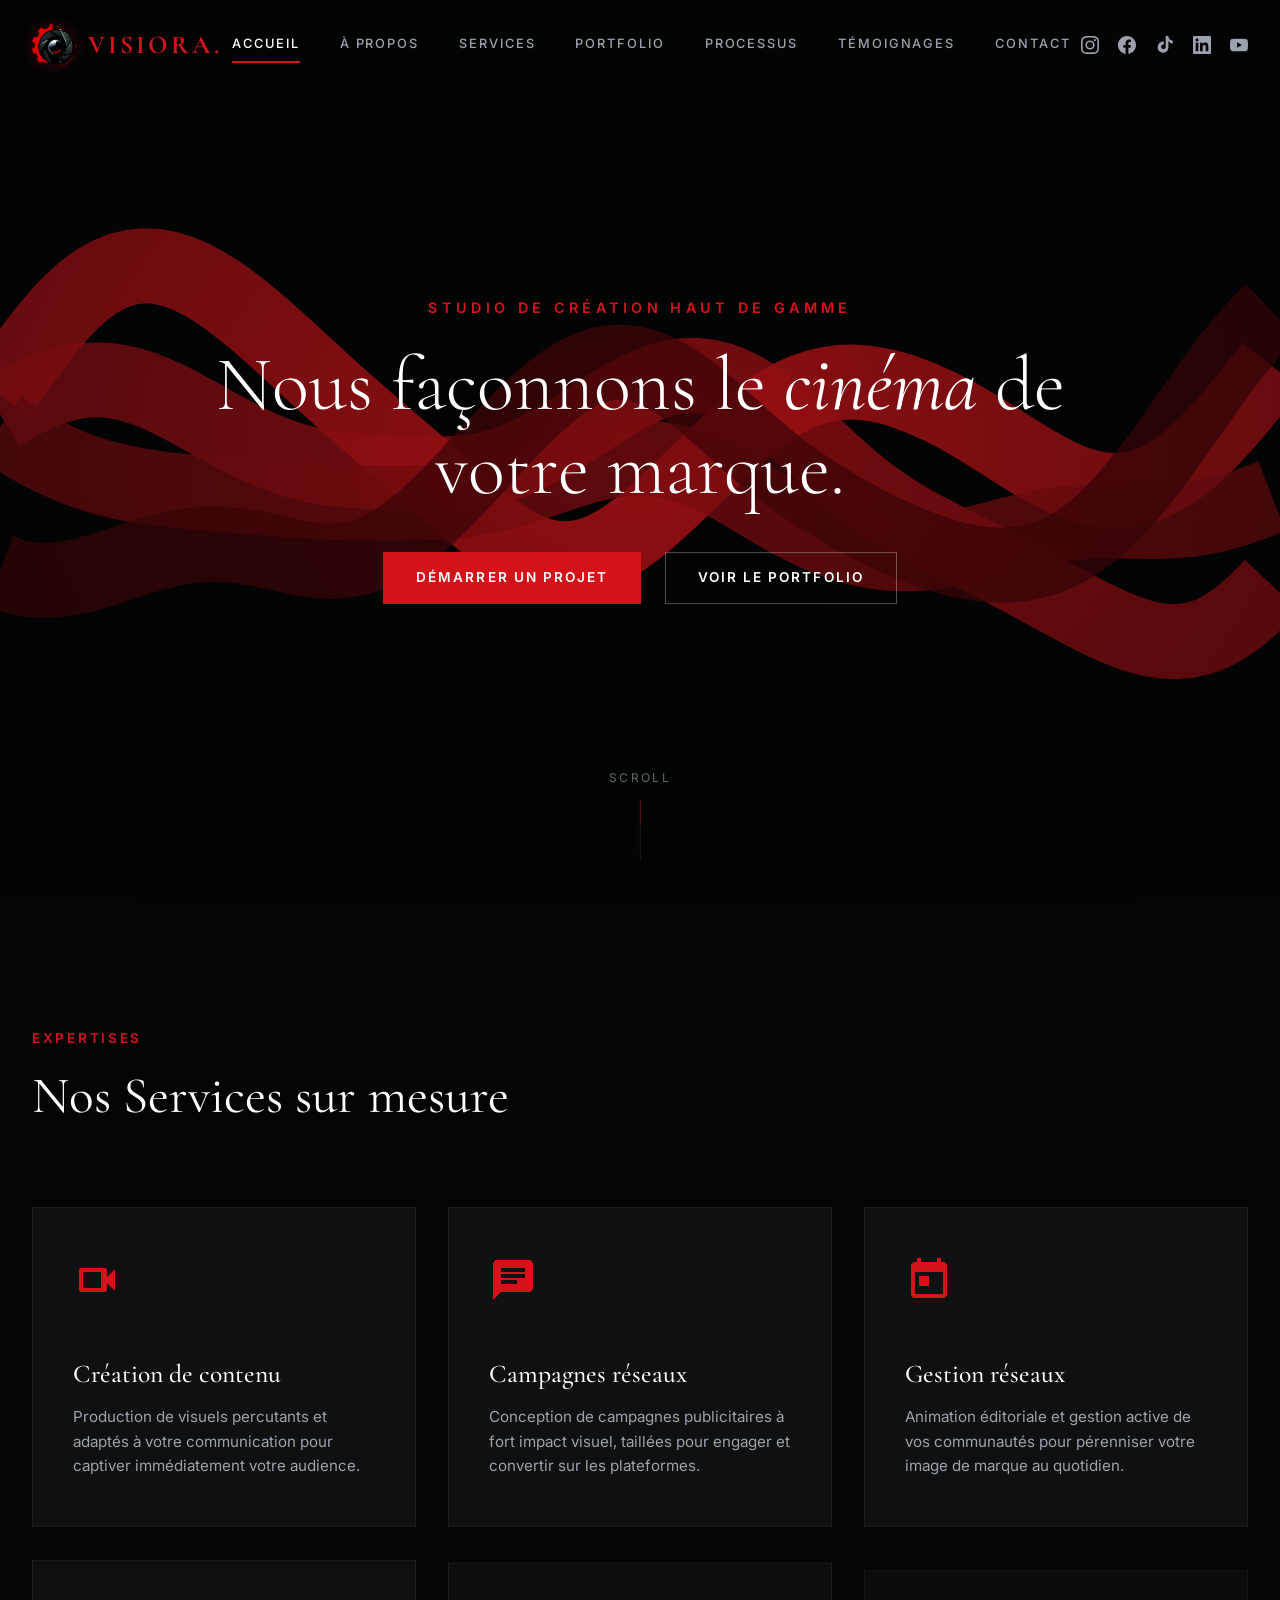
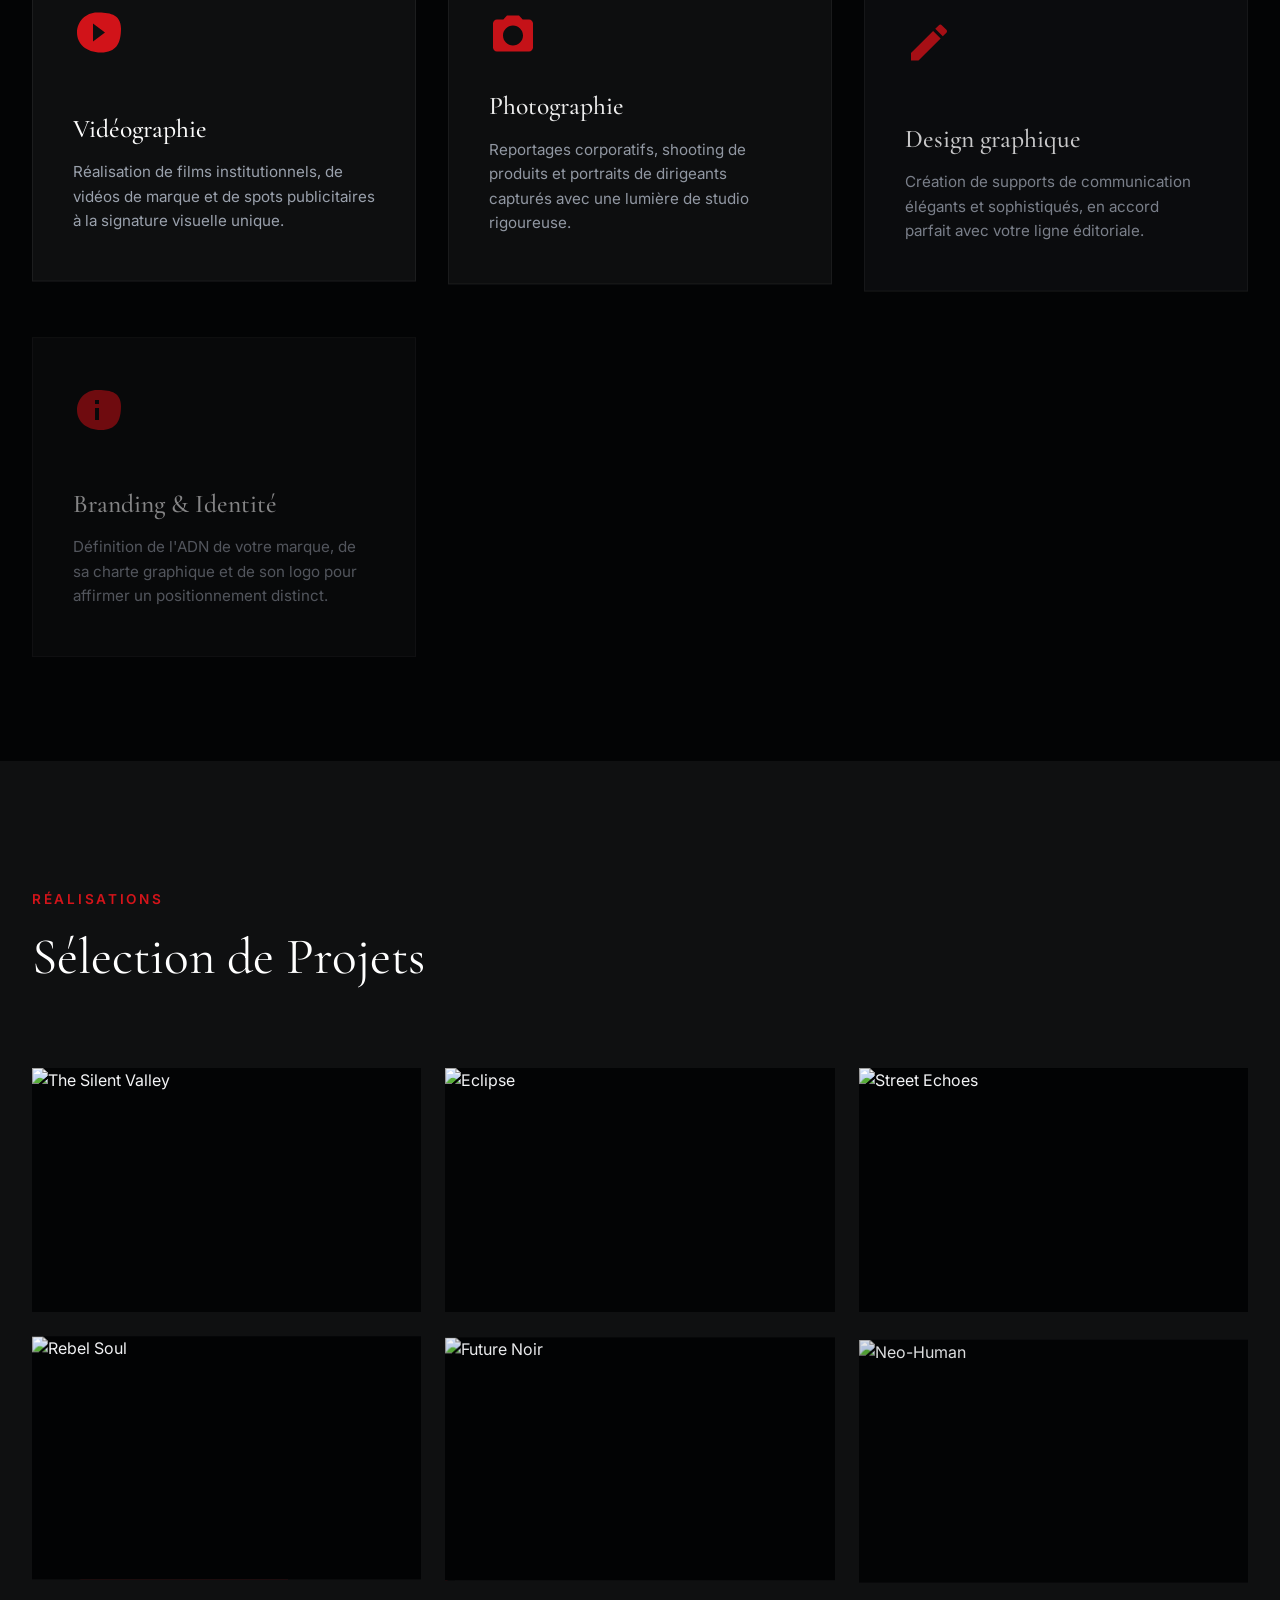
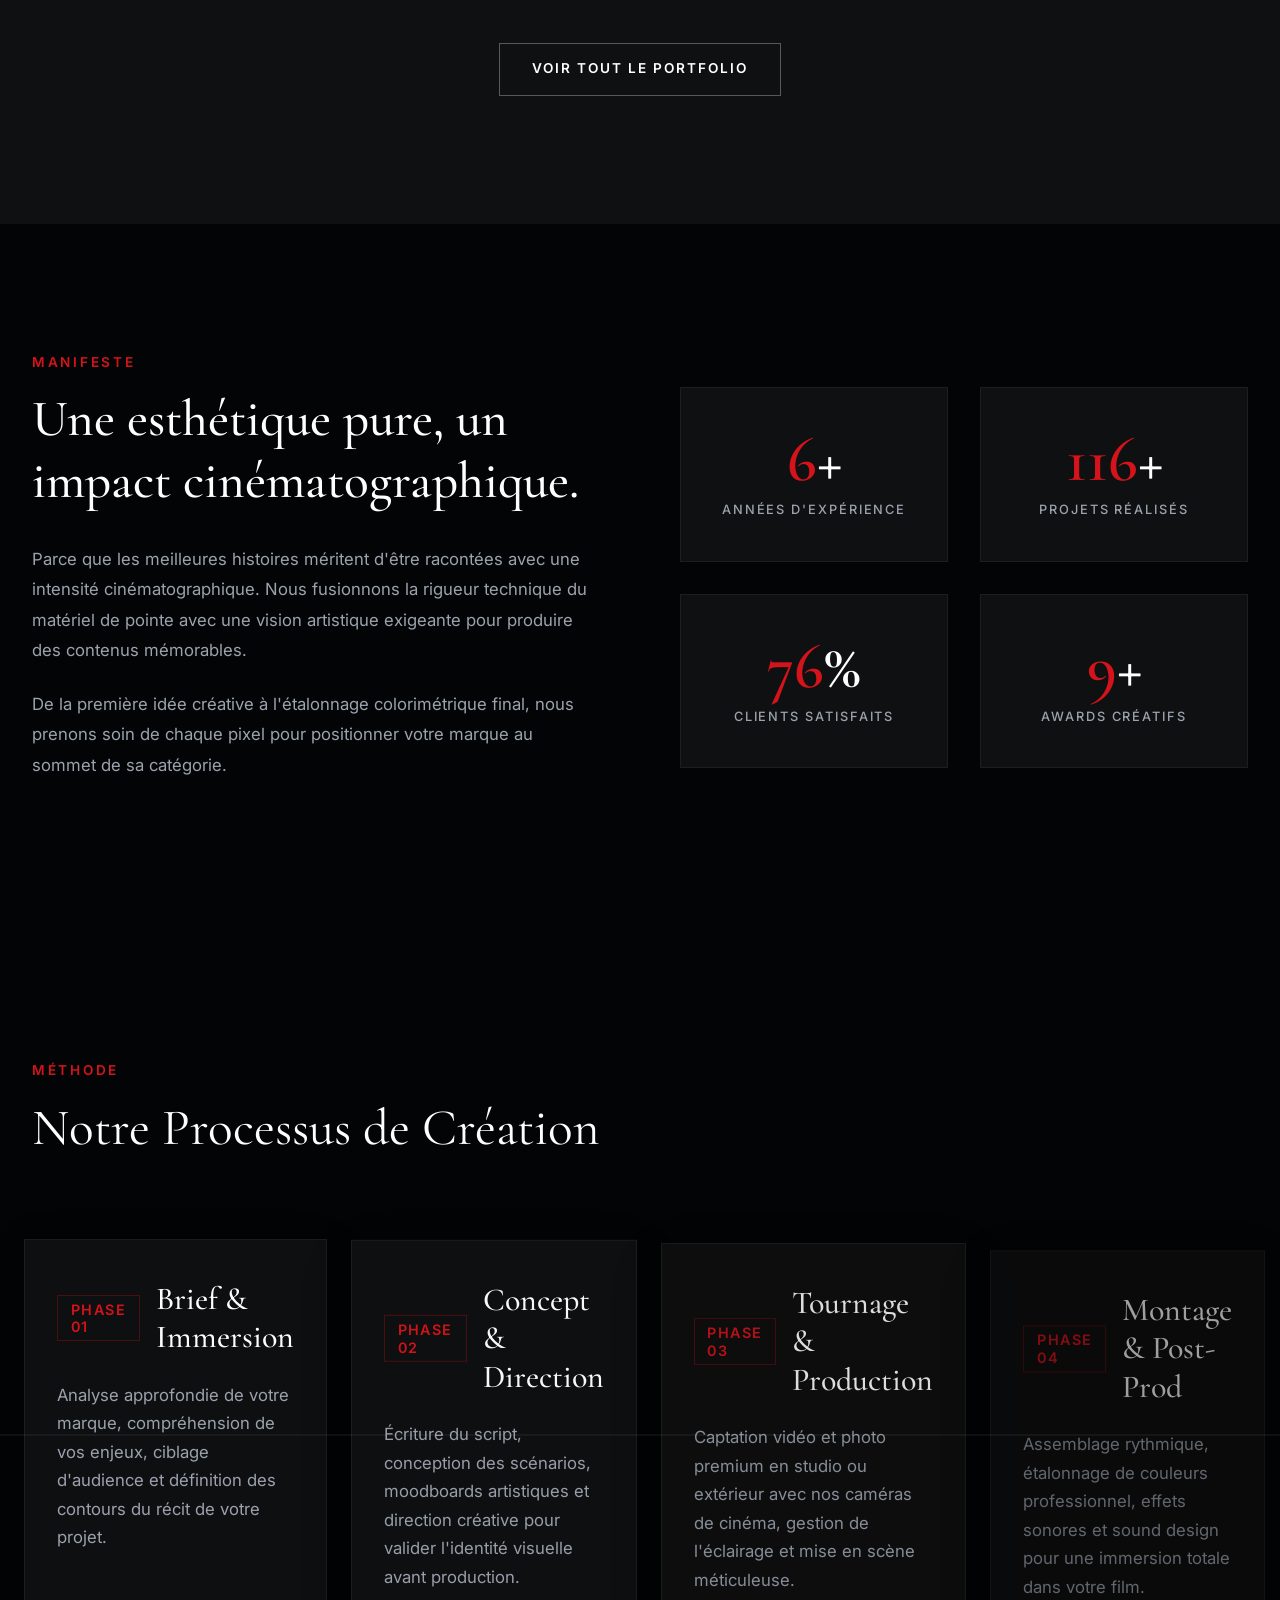
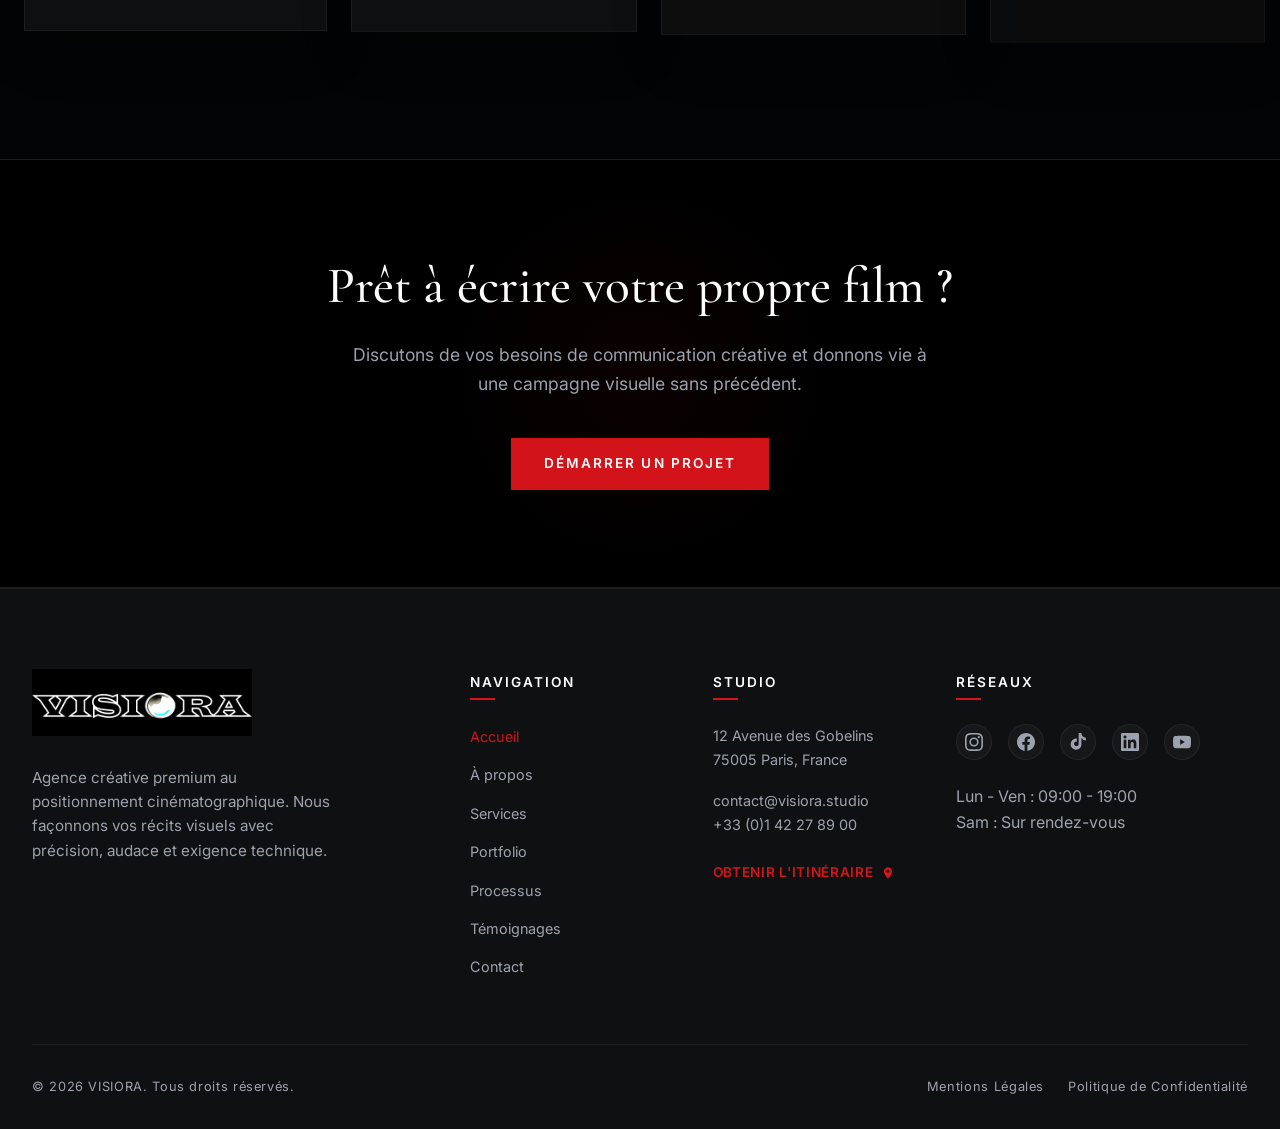
==== commit dc1832d8: "fix: suppression des numeros du menu mobile et ajustement des dimensions smartphone" ====
--- a/index.html
+++ b/index.html
@@ -128,13 +128,13 @@
     </div>
     <div class="mobile-nav-overlay" id="mobile-overlay" aria-hidden="true">
       <div class="mobile-menu-links">
-        <a href="index.html" class="mobile-nav-link" data-page-link="home"><span>01.</span>Accueil</a>
-        <a href="about.html" class="mobile-nav-link" data-page-link="about"><span>02.</span>À propos</a>
-        <a href="services.html" class="mobile-nav-link" data-page-link="services"><span>03.</span>Services</a>
-        <a href="portfolio.html" class="mobile-nav-link" data-page-link="portfolio"><span>04.</span>Portfolio</a>
-        <a href="process.html" class="mobile-nav-link" data-page-link="process"><span>05.</span>Processus</a>
-        <a href="testimonials.html" class="mobile-nav-link" data-page-link="testimonials"><span>06.</span>Témoignages</a>
-        <a href="contact.html" class="mobile-nav-link" data-page-link="contact"><span>07.</span>Contact</a>
+        <a href="index.html" class="mobile-nav-link" data-page-link="home">Accueil</a>
+        <a href="about.html" class="mobile-nav-link" data-page-link="about">À propos</a>
+        <a href="services.html" class="mobile-nav-link" data-page-link="services">Services</a>
+        <a href="portfolio.html" class="mobile-nav-link" data-page-link="portfolio">Portfolio</a>
+        <a href="process.html" class="mobile-nav-link" data-page-link="process">Processus</a>
+        <a href="testimonials.html" class="mobile-nav-link" data-page-link="testimonials">Témoignages</a>
+        <a href="contact.html" class="mobile-nav-link" data-page-link="contact">Contact</a>
       </div>
       <div class="mobile-socials">
         <a href="https://instagram.com" target="_blank" rel="noopener noreferrer" class="social-icon" aria-label="Instagram">
--- a/assets/css/style.css
+++ b/assets/css/style.css
@@ -398,50 +398,62 @@
   left: 0;
   width: 100%;
   height: 100vh;
-  background-color: rgba(3, 4, 5, 0.97);
-  backdrop-filter: blur(8px);
-  -webkit-backdrop-filter: blur(8px);
+  height: 100dvh; /* Dynamic viewport height for mobile browsers */
+  background-color: rgba(3, 4, 5, 0.98);
+  backdrop-filter: blur(12px);
+  -webkit-backdrop-filter: blur(12px);
   z-index: 1001;
-  display: none; /* GSAP toggle via gsap.set(display:'flex'/'none') */
+  display: none; /* Toggle via GSAP */
   flex-direction: column;
-  justify-content: center;
-  align-items: center;
-  /* PAS de opacity/visibility ici — GSAP gère tout */
+  justify-content: space-between;
+  align-items: center;
+  padding: 5rem 1.5rem 3rem 1.5rem;
+  overflow-y: auto;
 }
 
 .mobile-menu-links {
   display: flex;
   flex-direction: column;
   align-items: center;
-  gap: 2rem;
-  margin-bottom: 3rem;
+  gap: clamp(1rem, 2.5vh, 1.8rem);
+  margin: auto 0;
 }
 
 .mobile-nav-link {
   font-family: var(--font-serif);
-  font-size: 2.2rem;
-  font-weight: 500;
-  color: var(--color-text-muted);
+  font-size: clamp(1.8rem, 4.2vh, 2.4rem);
+  font-weight: 400;
+  letter-spacing: 0.04em;
+  color: rgba(255, 255, 255, 0.75);
+  text-decoration: none;
   transition: var(--transition-fast);
+  position: relative;
+  padding: 0.2rem 0;
 }
 
 .mobile-nav-link:hover,
 .mobile-nav-link.active {
   color: var(--color-white);
-  transform: scale(1.05);
-}
-
-.mobile-nav-link span {
-  font-family: var(--font-sans);
-  font-size: 1rem;
-  color: var(--color-accent);
-  margin-right: 0.8rem;
-  vertical-align: middle;
+  font-weight: 600;
+  transform: translateY(-2px);
+}
+
+.mobile-nav-link.active::after {
+  content: '';
+  position: absolute;
+  bottom: -4px;
+  left: 50%;
+  transform: translateX(-50%);
+  width: 6px;
+  height: 6px;
+  border-radius: 50%;
+  background-color: var(--color-accent);
 }
 
 .mobile-socials {
   display: flex;
   gap: 1.5rem;
+  margin-top: 1rem;
 }
 
 .mobile-socials .social-icon svg {
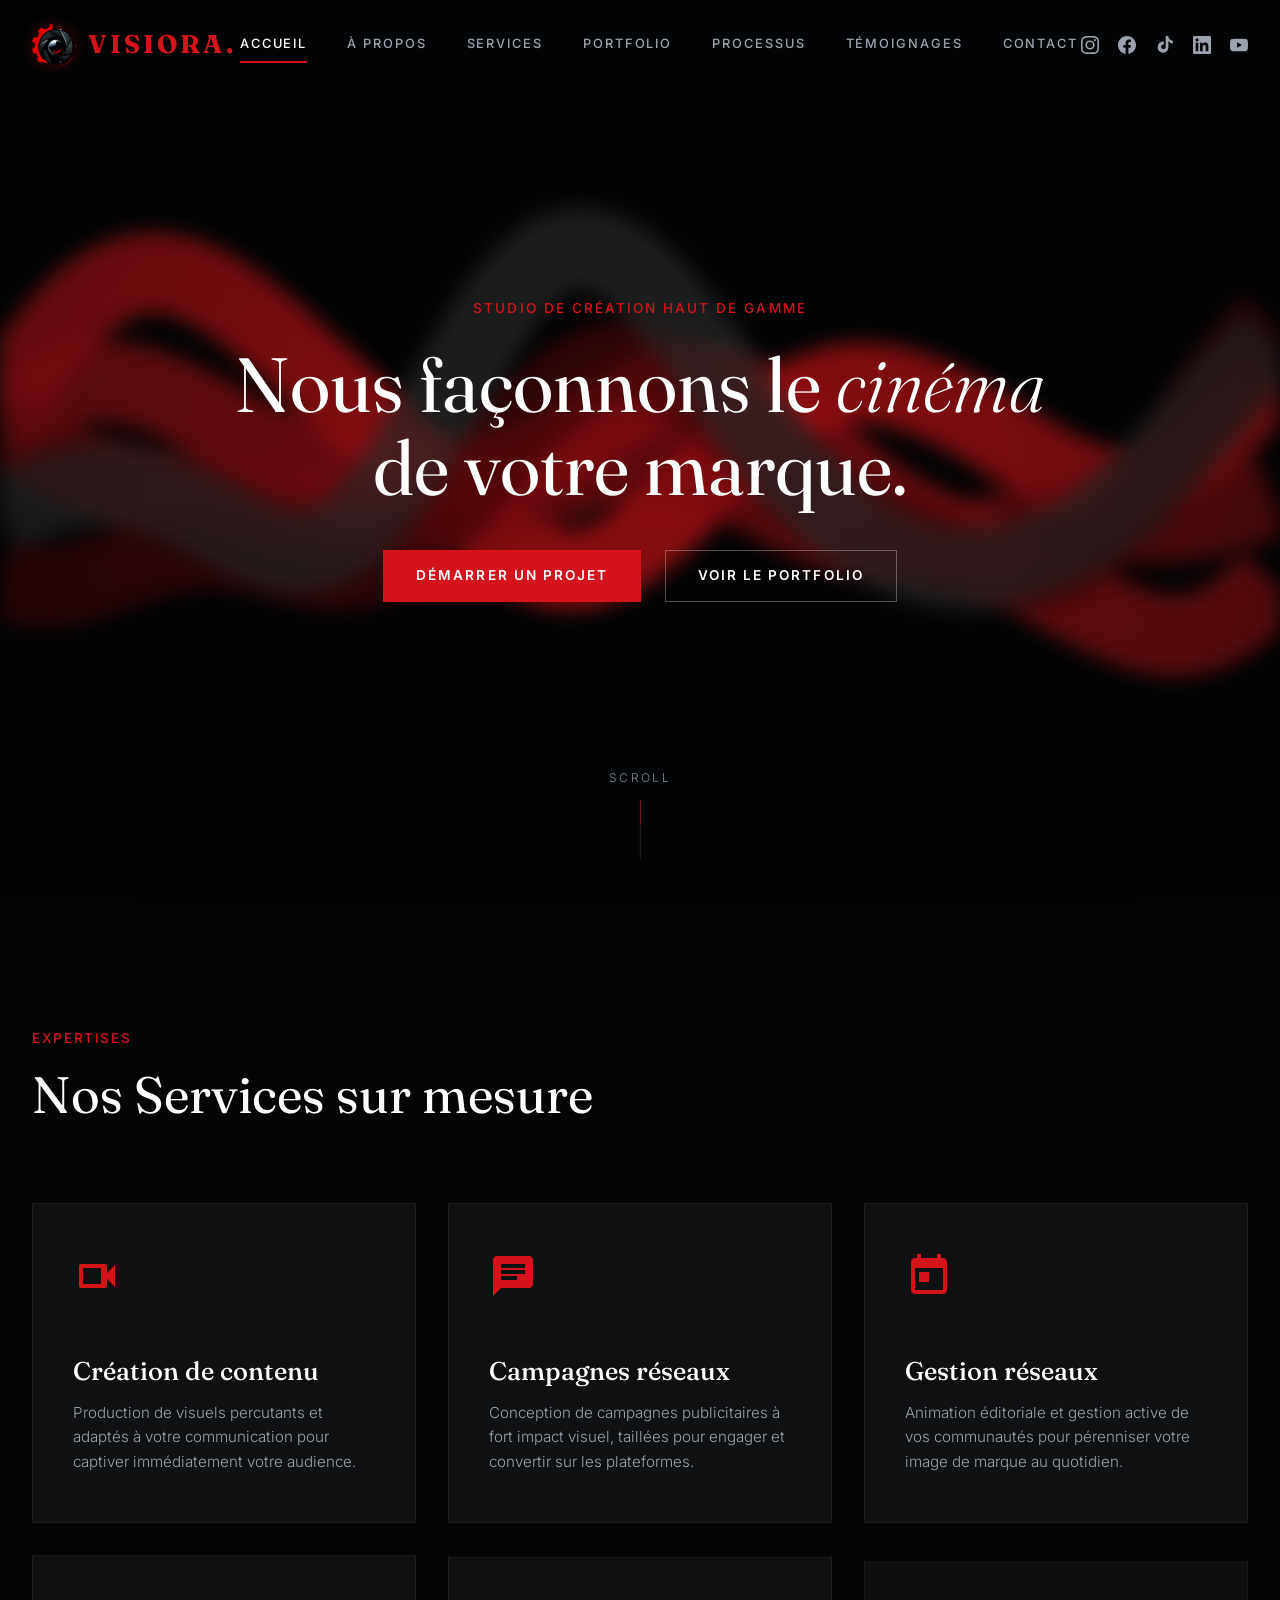
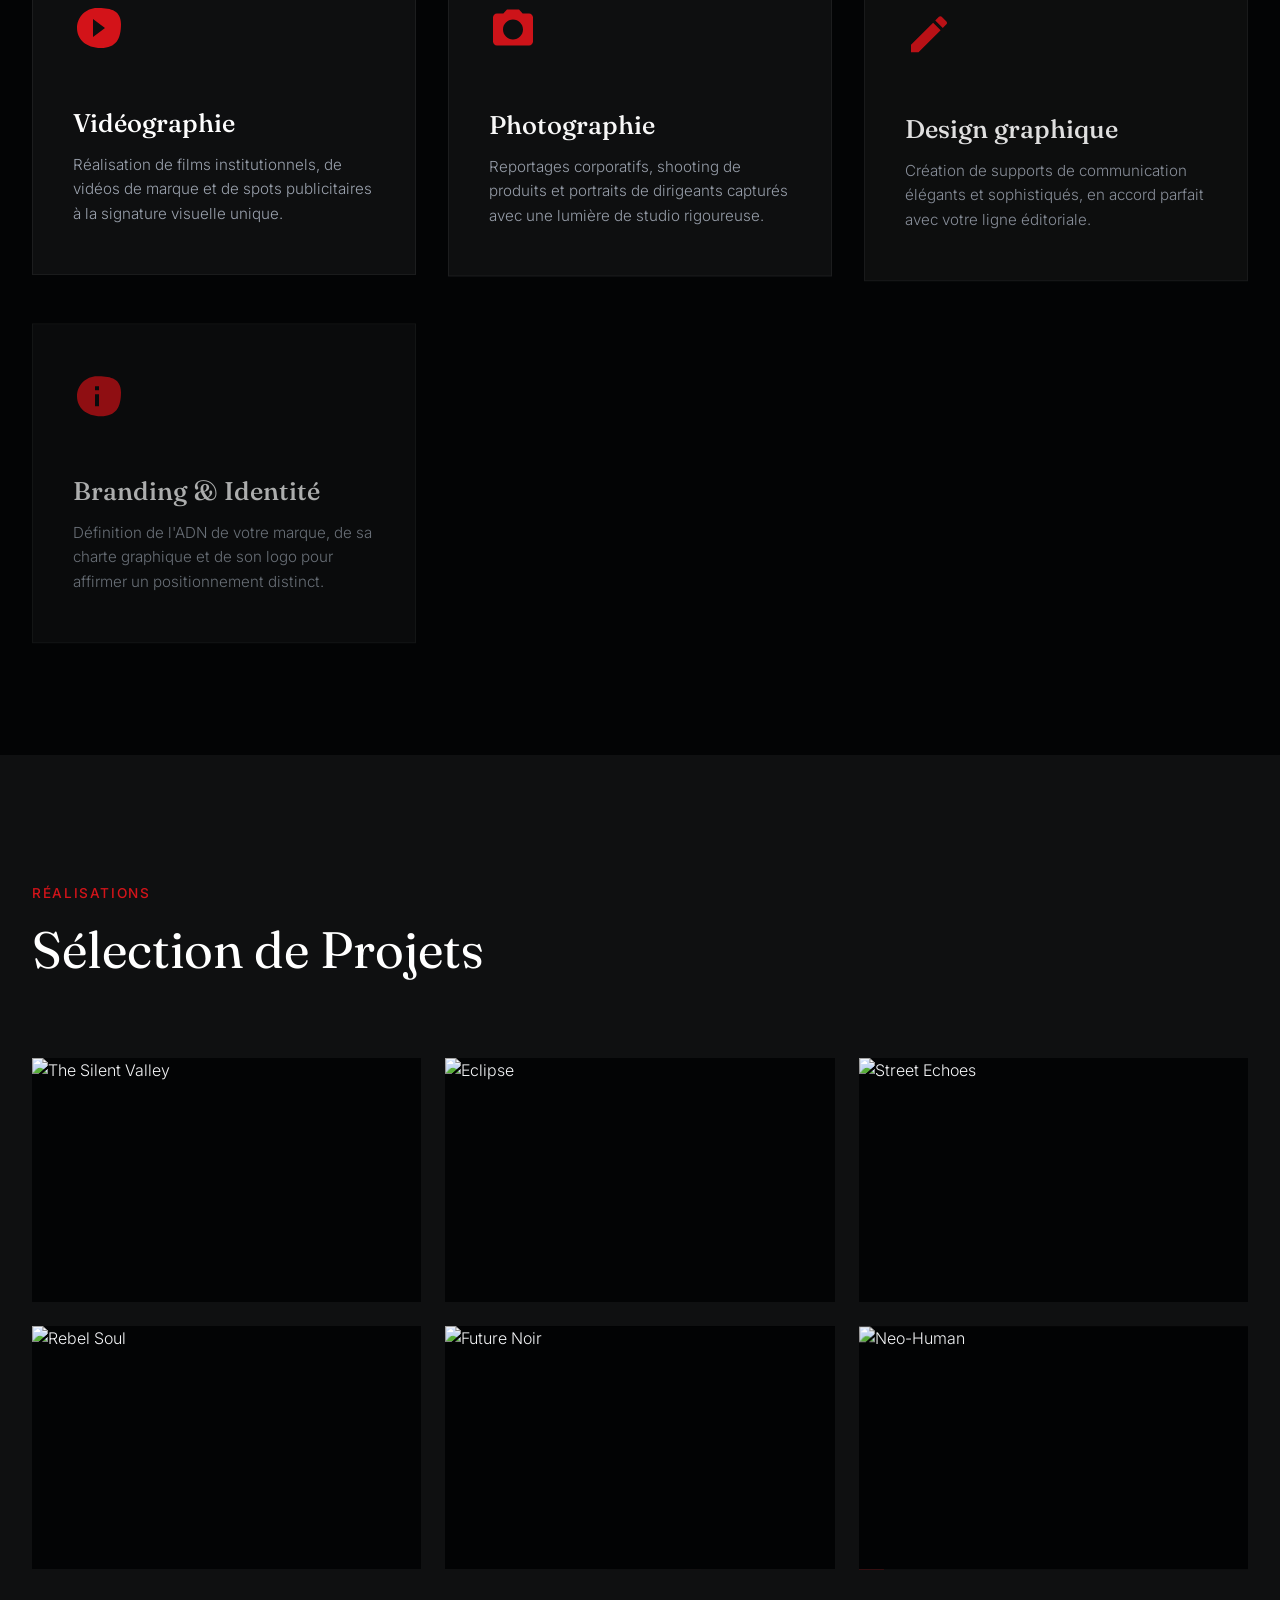
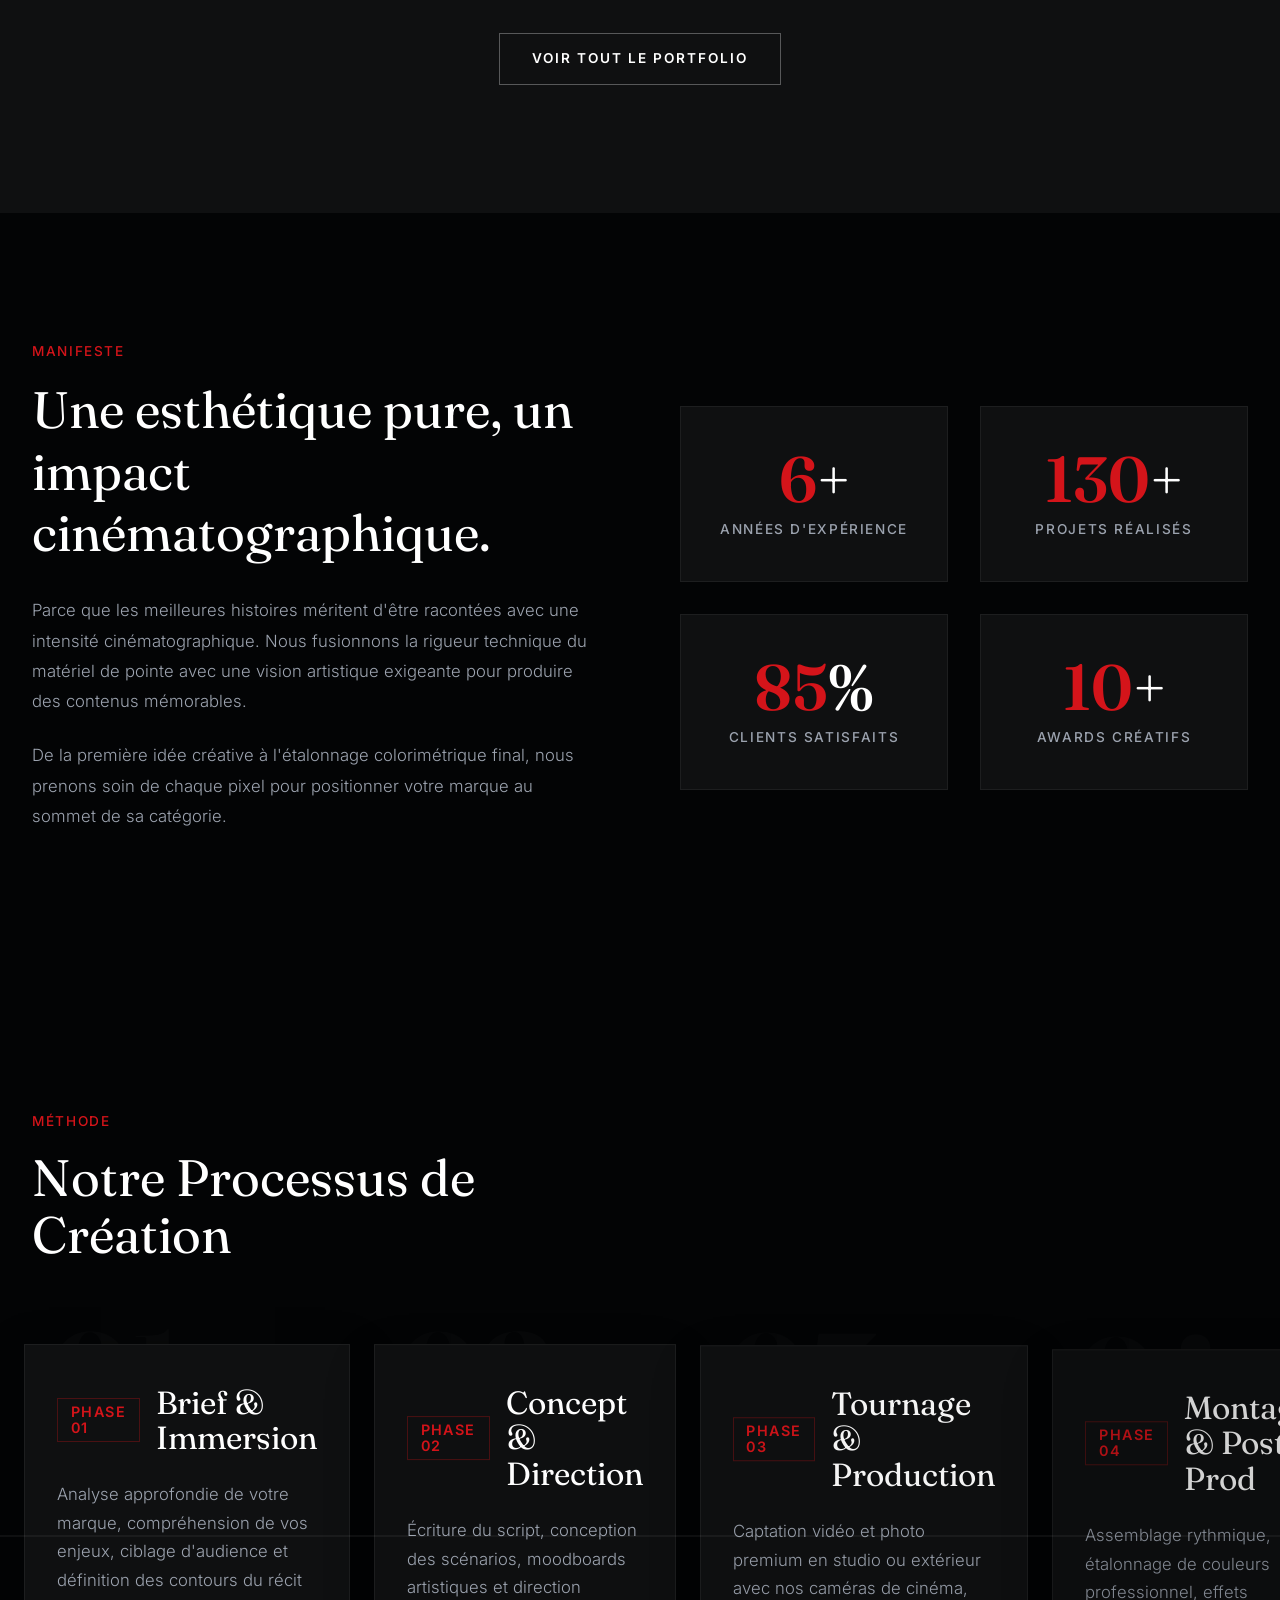
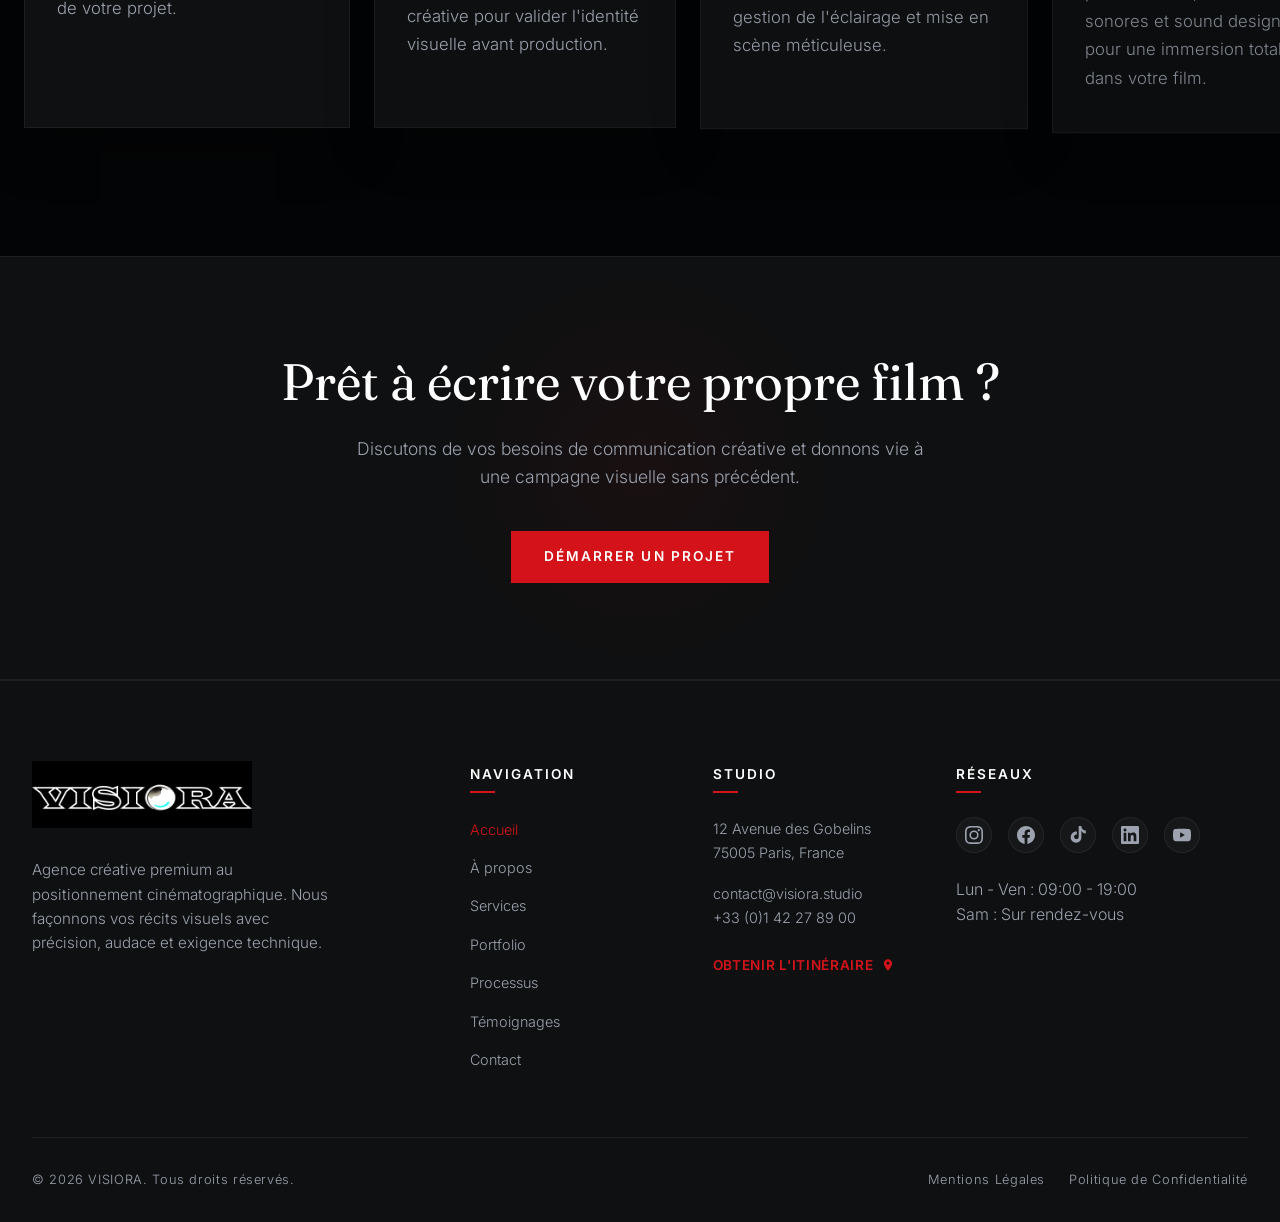
==== commit 623454d2: "style: integration du nouveau systeme typographique (Fraunces & Inter) sur toutes les pages" ====
--- a/index.html
+++ b/index.html
@@ -9,12 +9,13 @@
   <!-- Favicon -->
   <link rel="icon" type="image/png" href="assets/images/logo.png">
 
-  <!-- Preconnect & Google Fonts -->
+  
+
+  <!-- Core CSS -->
+    <!-- Preconnect & Google Fonts (Fraunces & Inter) -->
   <link rel="preconnect" href="https://fonts.googleapis.com">
   <link rel="preconnect" href="https://fonts.gstatic.com" crossorigin>
-  <link rel="stylesheet" href="https://fonts.googleapis.com/css2?family=Cormorant+Garamond:ital,wght@0,300;0,400;0,500;0,600;0,700;1,400&family=Inter:wght@300;400;500;600;700&display=swap">
-
-  <!-- Core CSS -->
+  <link rel="stylesheet" href="https://fonts.googleapis.com/css2?family=Fraunces:ital,opsz,wght@0,9..144,300..700;1,9..144,300..700&family=Inter:wght@300..700&display=swap">
   <link rel="stylesheet" href="assets/css/style.css">
   <link rel="stylesheet" href="assets/css/home.css">
   
--- a/assets/css/style.css
+++ b/assets/css/style.css
@@ -21,8 +21,10 @@
   --color-border-hover: rgba(212, 20, 26, 0.3);
 
   /* Typography */
-  --font-serif: 'Cormorant Garamond', Georgia, serif;
-  --font-sans: 'Inter', system-ui, -apple-system, sans-serif;
+  --font-display: 'Fraunces', serif;
+  --font-body: 'Inter', system-ui, -apple-system, sans-serif;
+  --font-serif: var(--font-display);
+  --font-sans: var(--font-body);
 
   /* Layout */
   --max-width: 1440px;
@@ -50,7 +52,8 @@
 body {
   background-color: var(--bg-primary);
   color: var(--color-text-primary);
-  font-family: var(--font-sans);
+  font-family: var(--font-body);
+  font-weight: 300;
   font-size: 16px;
   line-height: 1.6;
   overflow-x: hidden;
@@ -78,10 +81,11 @@
 }
 
 h1, h2, h3, h4, h5, h6 {
-  font-family: var(--font-serif);
-  font-weight: 500;
-  color: var(--color-white);
-  line-height: 1.2;
+  font-family: var(--font-display);
+  font-weight: 400;
+  color: var(--color-white);
+  line-height: 1.12;
+  font-optical-sizing: auto;
 }
 
 a {
--- a/assets/css/home.css
+++ b/assets/css/home.css
@@ -71,25 +71,27 @@
 }
 
 .hero-subtitle {
-  font-family: var(--font-sans);
-  font-size: 0.9rem;
-  font-weight: 600;
-  letter-spacing: 0.3em;
+  font-family: var(--font-body);
+  font-size: 0.85rem;
+  font-weight: 500;
+  letter-spacing: 0.15em;
   text-transform: uppercase;
   color: var(--color-accent);
   margin-bottom: 1.5rem;
 }
 
 .hero-title {
+  font-family: var(--font-display);
   font-size: clamp(2.5rem, 6vw, 5.5rem);
-  font-weight: 300;
-  line-height: 1.1;
+  font-weight: 400;
+  line-height: 1.08;
   margin-bottom: 2.5rem;
+  font-optical-sizing: auto;
 }
 
 .hero-title span {
   font-style: italic;
-  font-weight: 400;
+  font-weight: 300;
 }
 
 .hero-btns {
@@ -166,10 +168,10 @@
 }
 
 .section-subtitle {
-  font-family: var(--font-sans);
+  font-family: var(--font-body);
   font-size: 0.85rem;
-  font-weight: 600;
-  letter-spacing: 0.2em;
+  font-weight: 500;
+  letter-spacing: 0.12em;
   text-transform: uppercase;
   color: var(--color-accent);
   margin-bottom: 1rem;
@@ -177,8 +179,11 @@
 }
 
 .section-title {
+  font-family: var(--font-display);
   font-size: clamp(2rem, 4vw, 3.5rem);
   font-weight: 400;
+  line-height: 1.12;
+  font-optical-sizing: auto;
 }
 
 .services-grid {
@@ -465,12 +470,13 @@
 }
 
 .stat-number {
-  font-family: var(--font-serif);
+  font-family: var(--font-display);
   font-size: clamp(3rem, 5vw, 4.5rem);
   color: var(--color-white);
   font-weight: 600;
   margin-bottom: 0.5rem;
   line-height: 1;
+  font-optical-sizing: auto;
 }
 
 .stat-number span {
@@ -478,10 +484,10 @@
 }
 
 .stat-label {
-  font-family: var(--font-sans);
-  font-size: 0.8rem;
+  font-family: var(--font-body);
+  font-size: 0.85rem;
   font-weight: 500;
-  letter-spacing: 0.15em;
+  letter-spacing: 0.12em;
   text-transform: uppercase;
   color: var(--color-text-muted);
 }
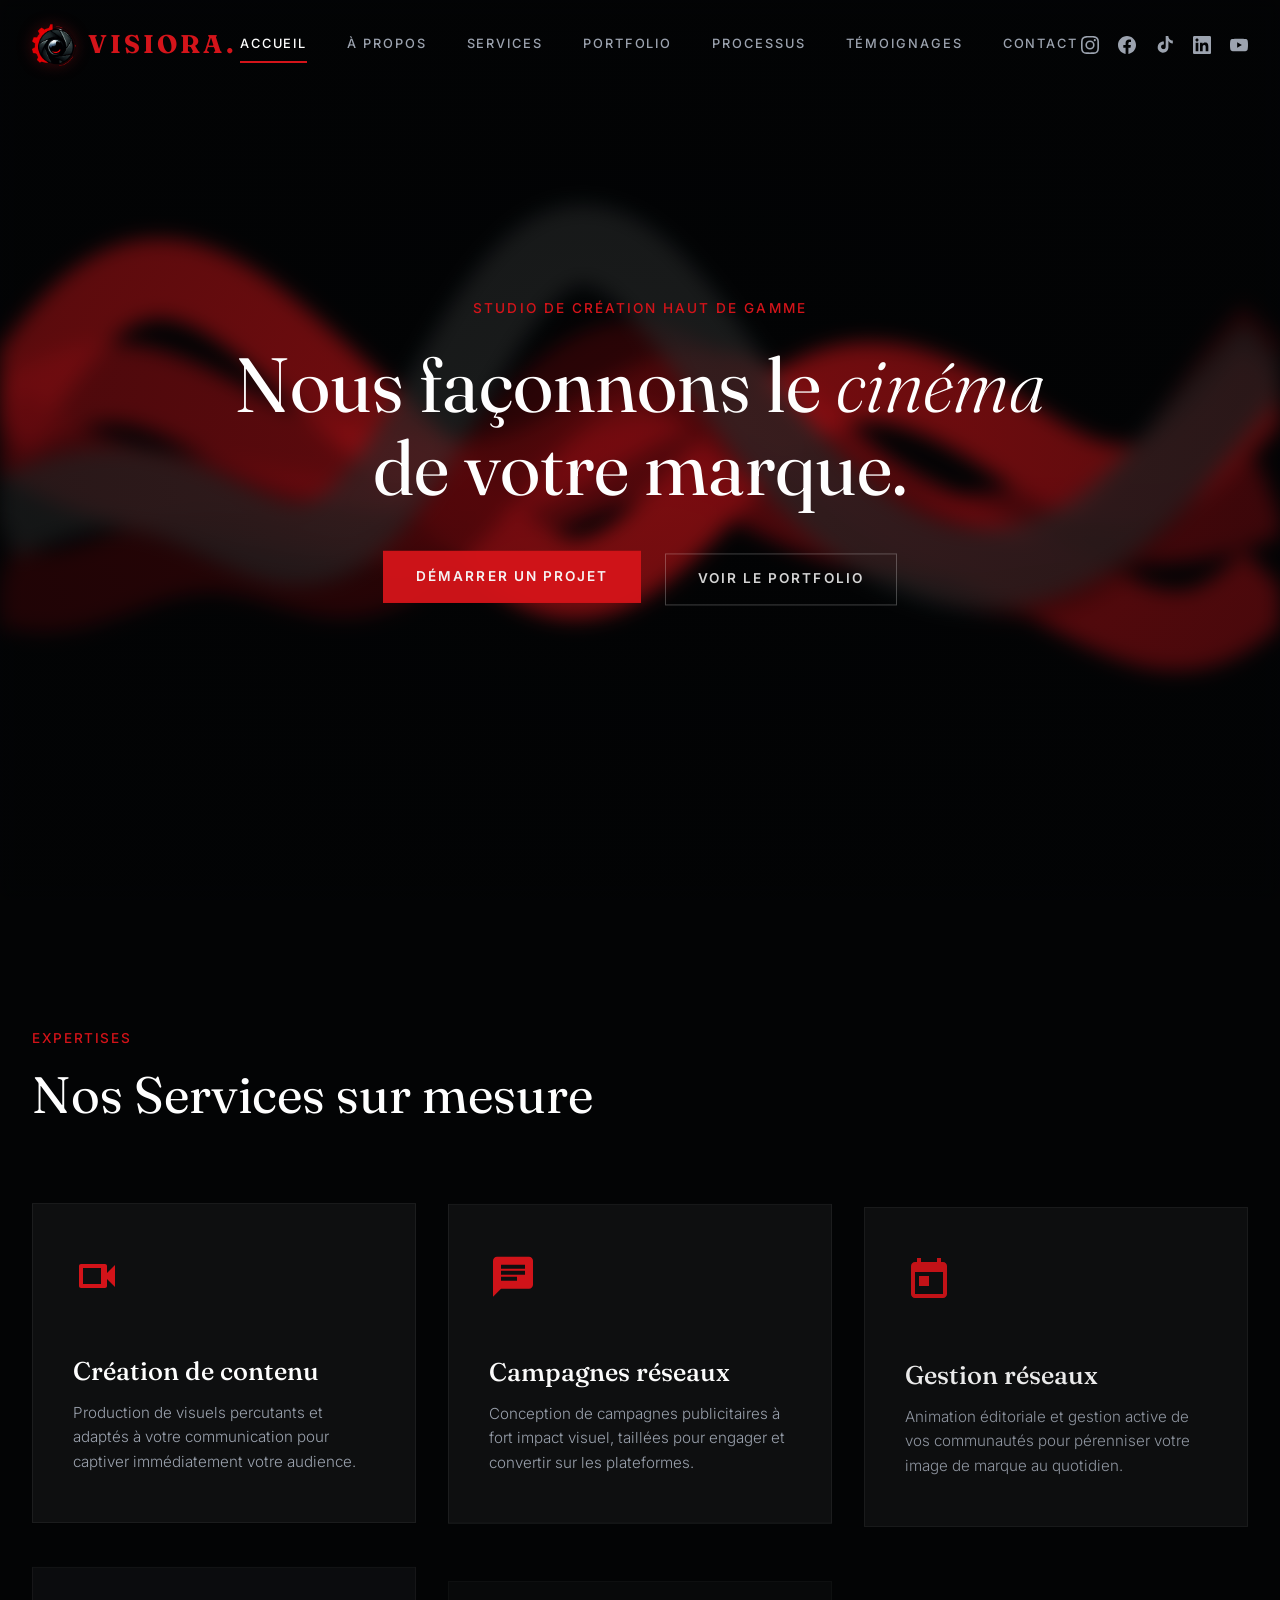
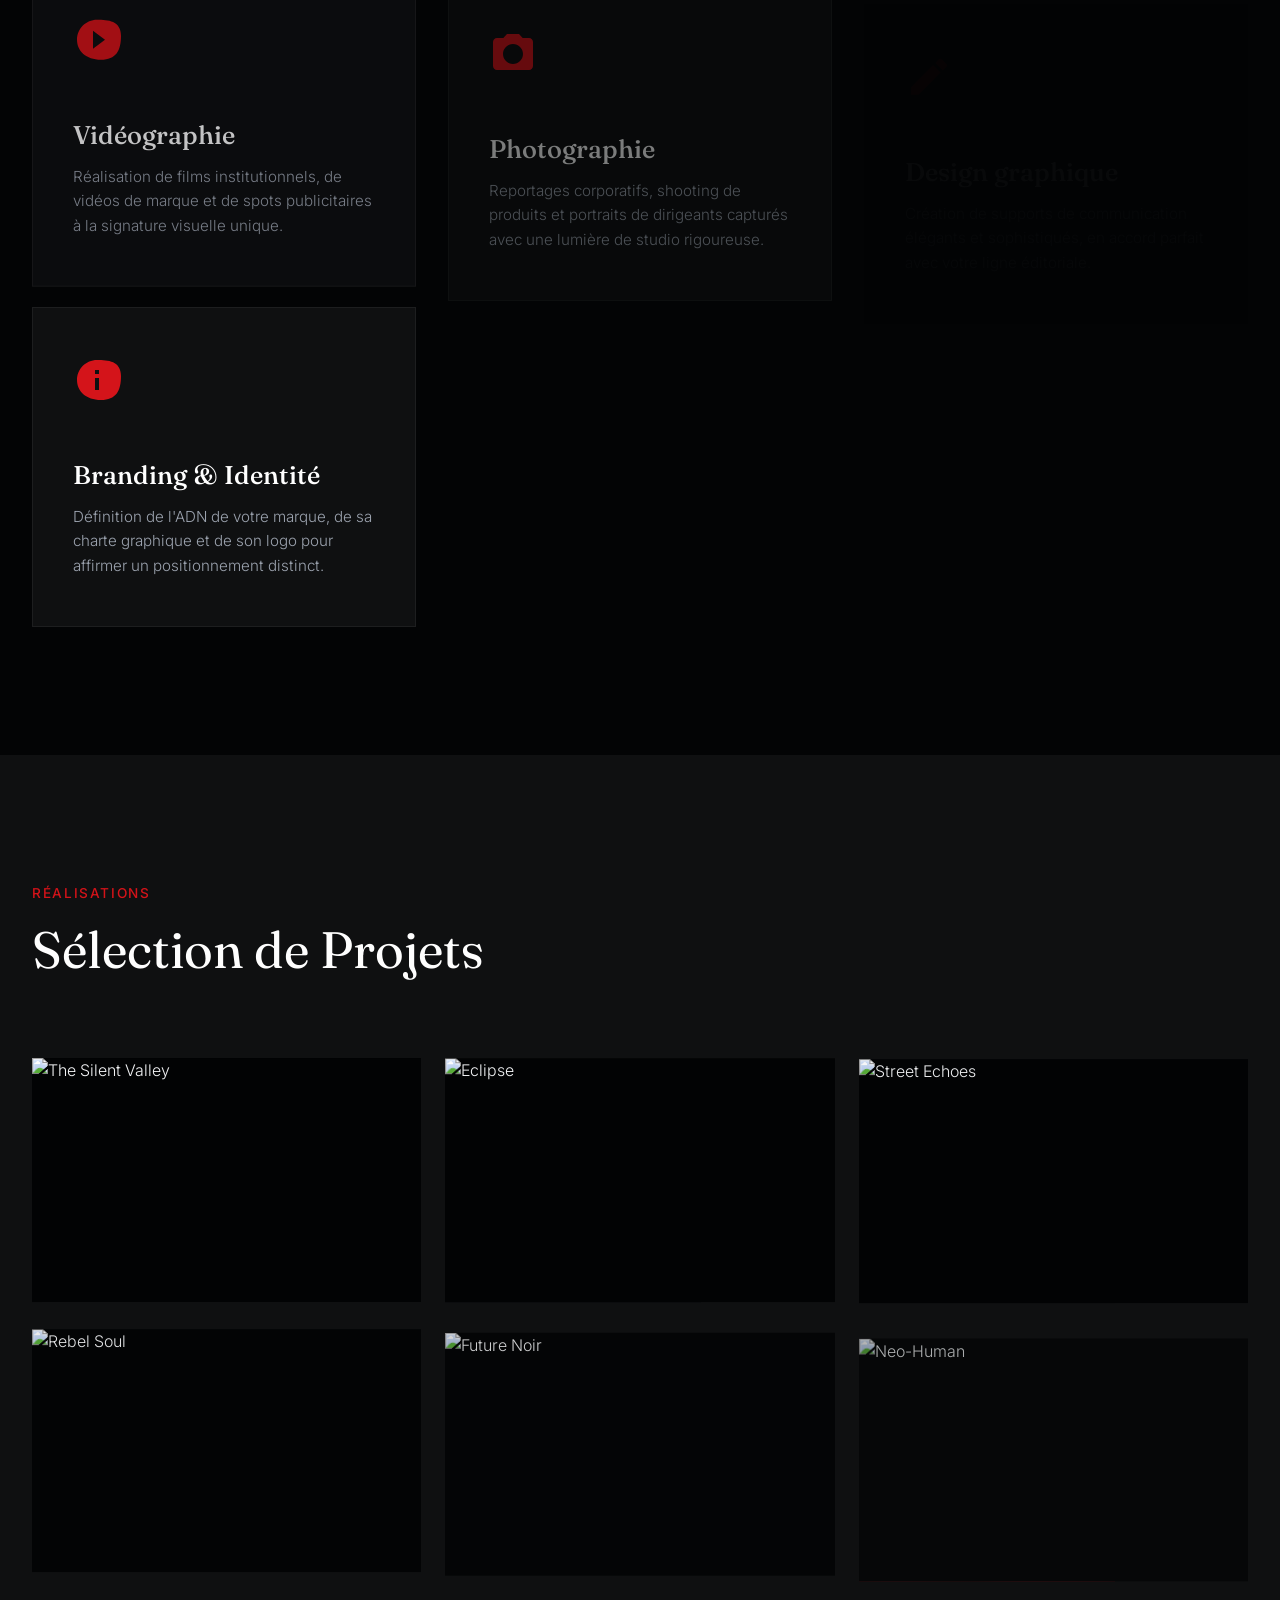
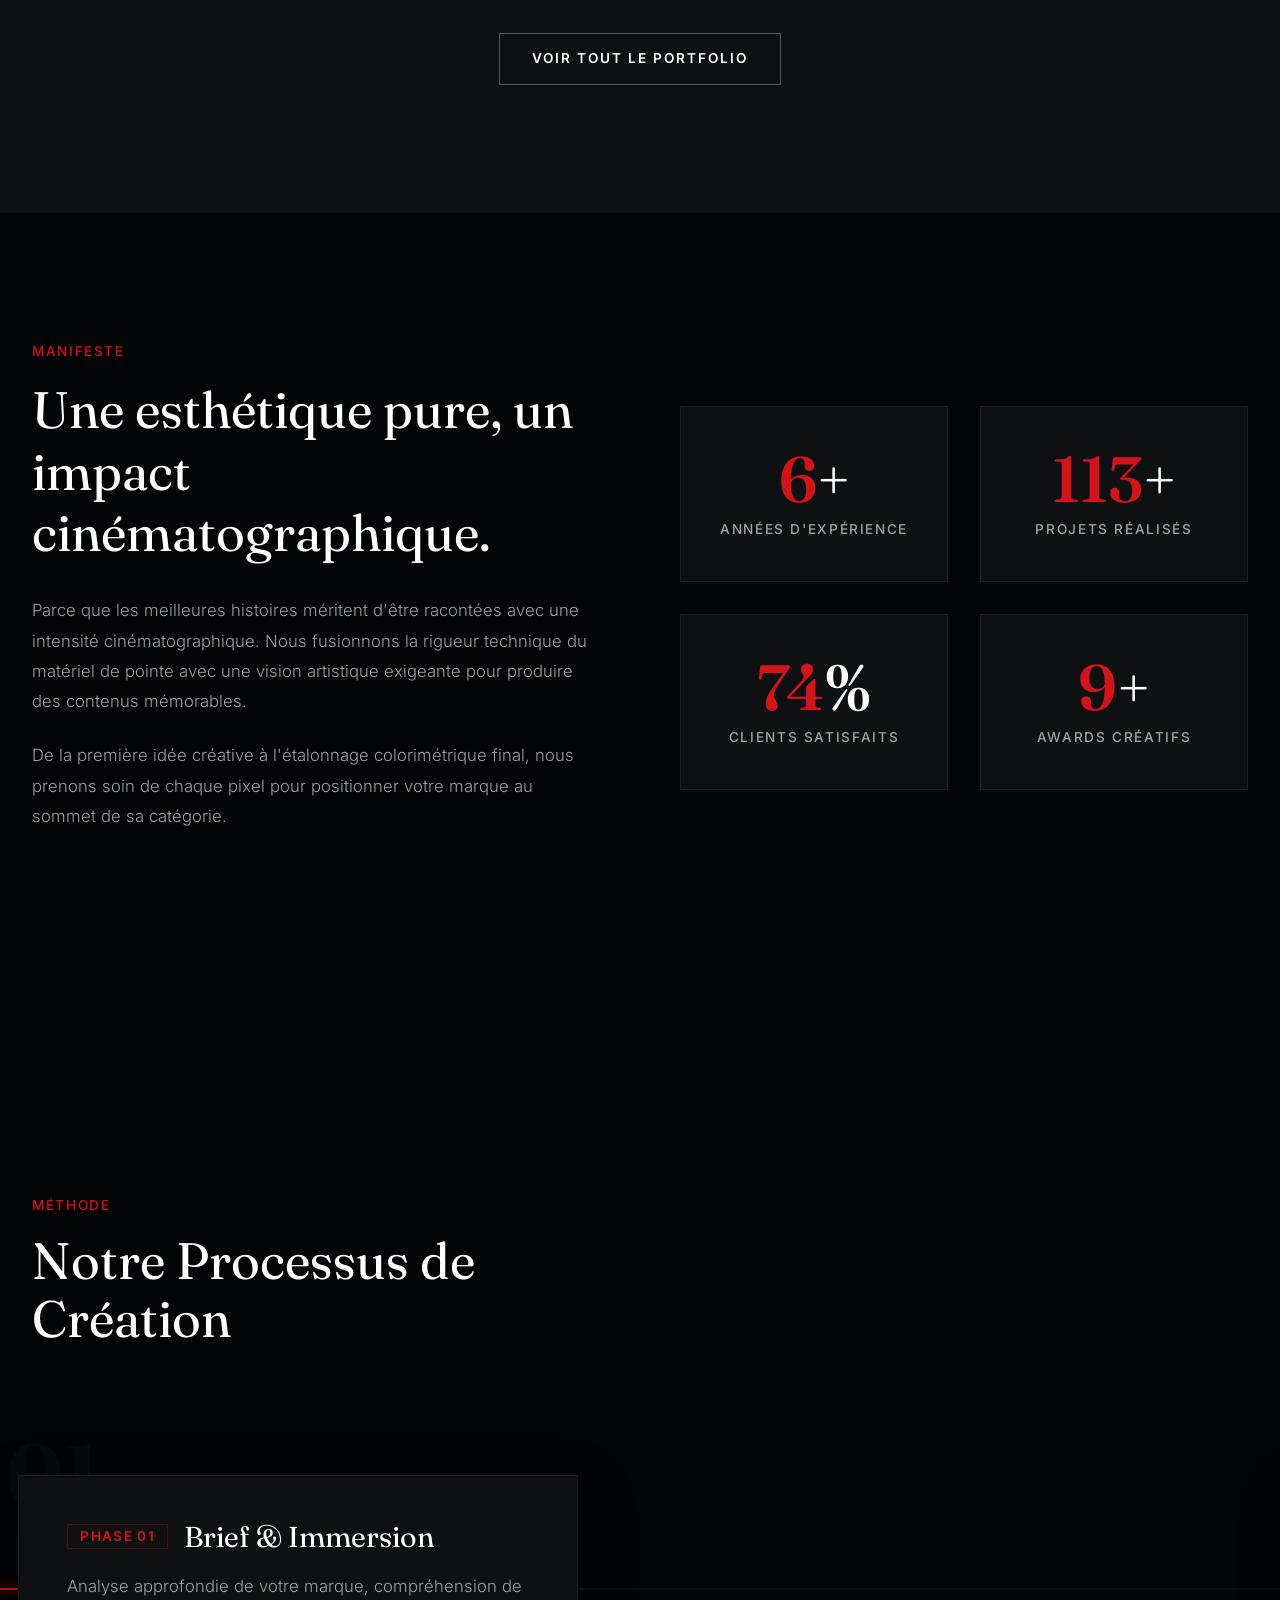
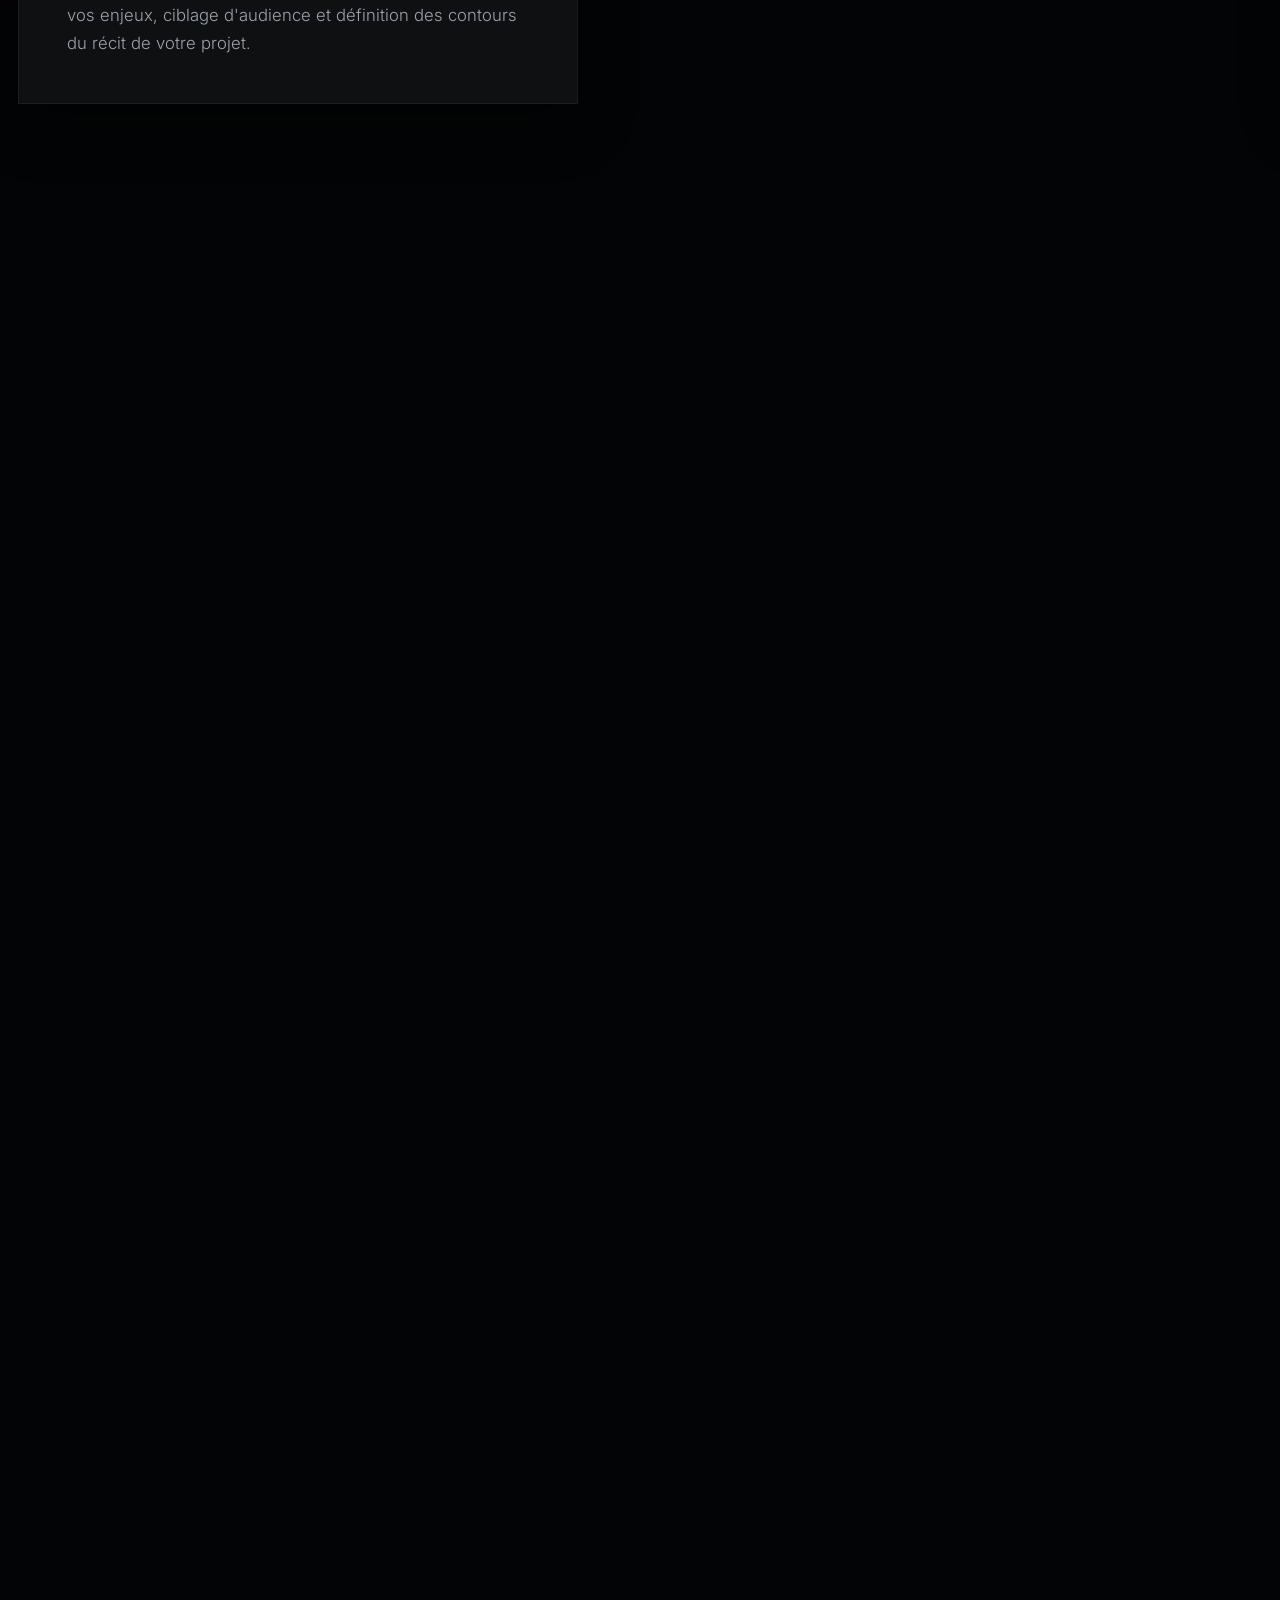
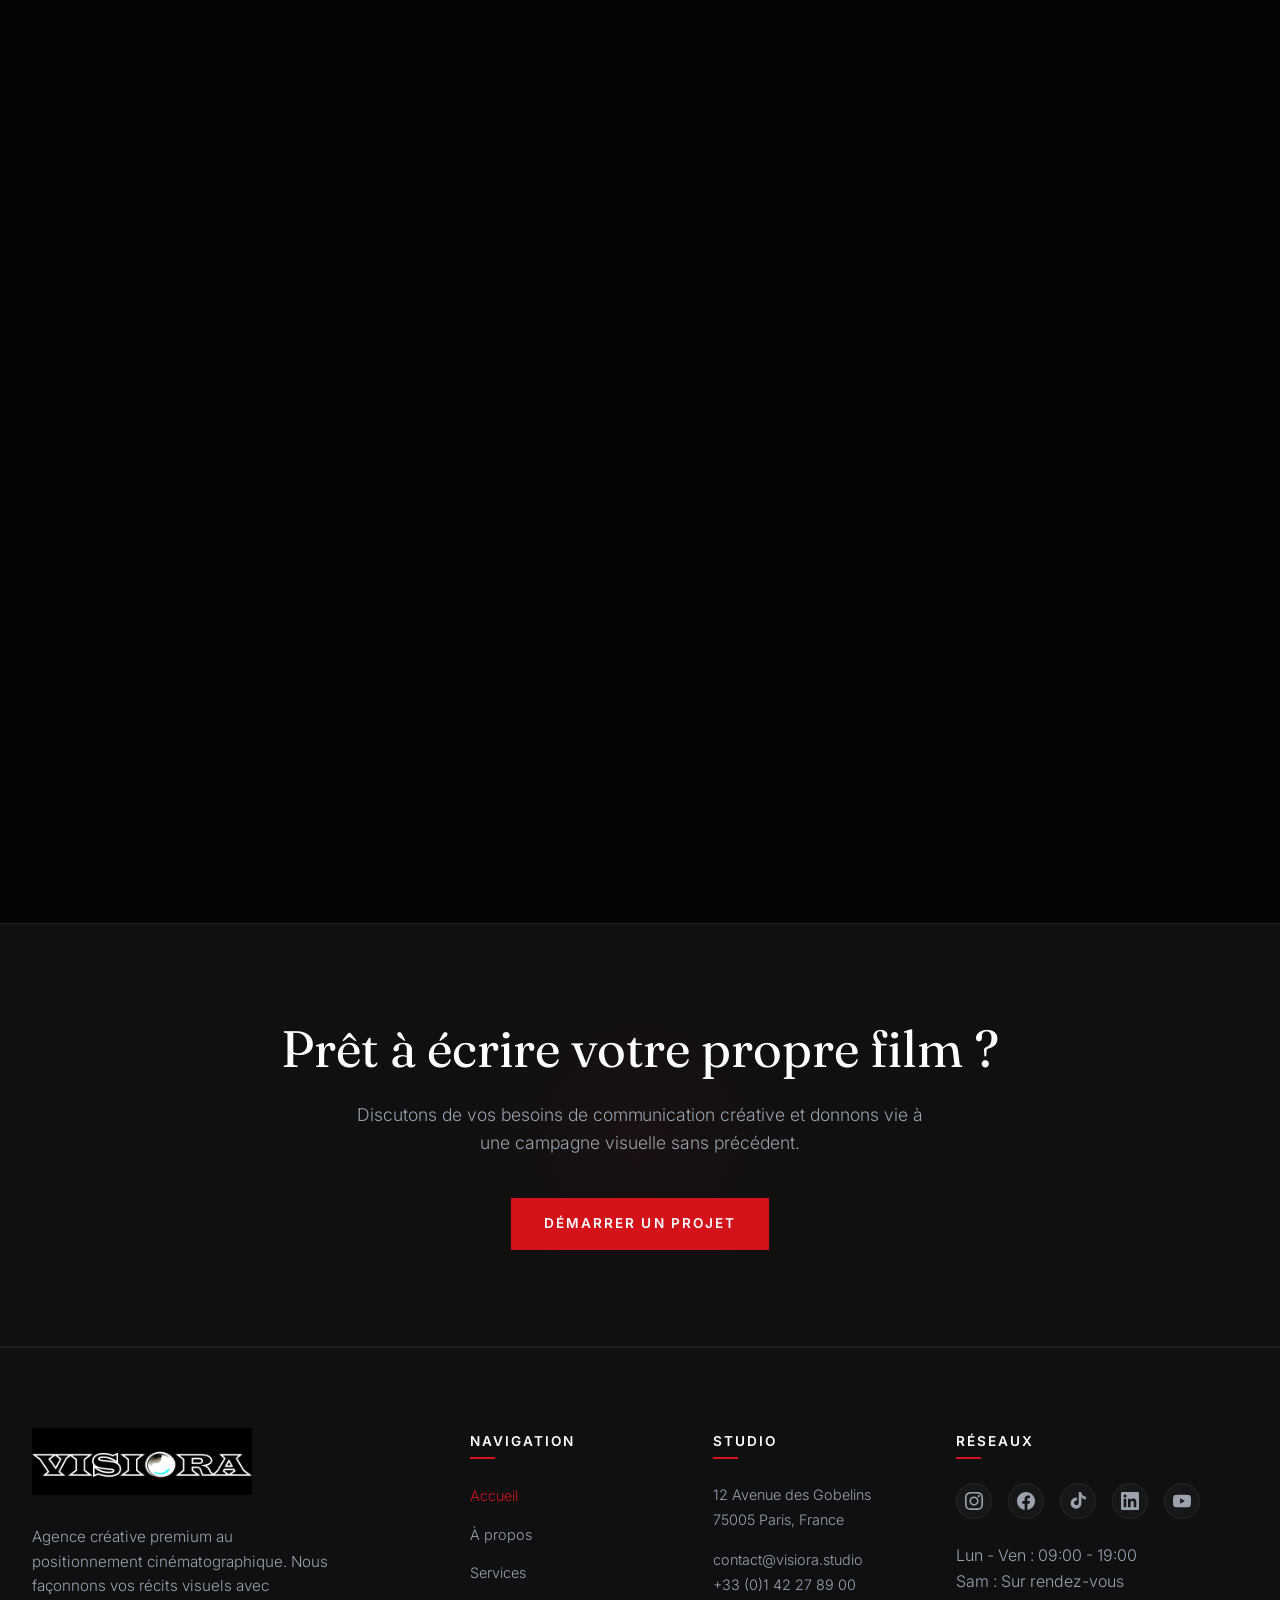
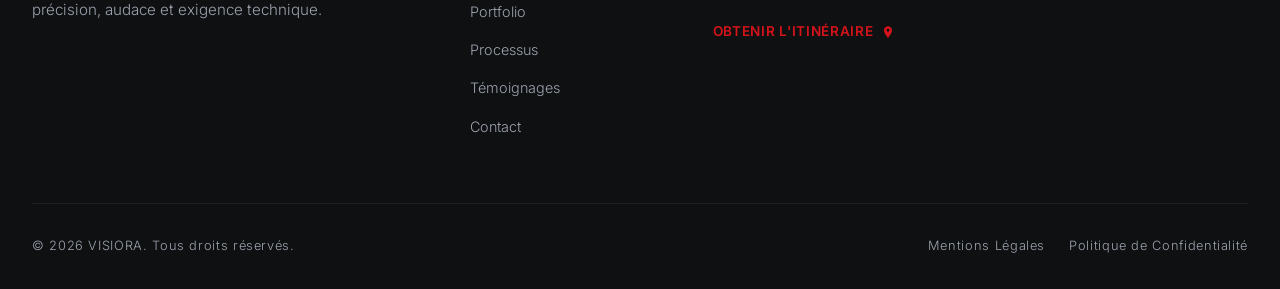
==== commit b583eb7e: "fix: optimisation et restructuration responsive parfaite du timeline (PC portable & mobile)" ====
--- a/index.html
+++ b/index.html
@@ -446,30 +446,38 @@
 
             <!-- Step 1 Mobile -->
             <div class="timeline-step-vertical">
-              <span class="step-number-mobile">01 / IMMERSION</span>
-              <h3>Brief & Immersion</h3>
-              <p>Analyse approfondie de votre marque, compréhension de vos enjeux, ciblage d'audience et définition des contours du récit de votre projet.</p>
+              <div class="step-card-mobile">
+                <span class="step-number-mobile">01 / IMMERSION</span>
+                <h3>Brief & Immersion</h3>
+                <p>Analyse approfondie de votre marque, compréhension de vos enjeux, ciblage d'audience et définition des contours du récit de votre projet.</p>
+              </div>
             </div>
 
             <!-- Step 2 Mobile -->
             <div class="timeline-step-vertical">
-              <span class="step-number-mobile">02 / DIRECTION</span>
-              <h3>Concept & Direction</h3>
-              <p>Écriture du script, conception des scénarios, moodboards artistiques et direction créative pour valider l'identité visuelle avant production.</p>
+              <div class="step-card-mobile">
+                <span class="step-number-mobile">02 / DIRECTION</span>
+                <h3>Concept & Direction</h3>
+                <p>Écriture du script, conception des scénarios, moodboards artistiques et direction créative pour valider l'identité visuelle avant production.</p>
+              </div>
             </div>
 
             <!-- Step 3 Mobile -->
             <div class="timeline-step-vertical">
-              <span class="step-number-mobile">03 / CAPTATION</span>
-              <h3>Tournage & Production</h3>
-              <p>Captation vidéo et photo premium en studio ou extérieur avec nos caméras de cinéma, gestion de l'éclairage et mise en scène méticuleuse.</p>
+              <div class="step-card-mobile">
+                <span class="step-number-mobile">03 / CAPTATION</span>
+                <h3>Tournage & Production</h3>
+                <p>Captation vidéo et photo premium en studio ou extérieur avec nos caméras de cinéma, gestion de l'éclairage et mise en scène méticuleuse.</p>
+              </div>
             </div>
 
             <!-- Step 4 Mobile -->
             <div class="timeline-step-vertical">
-              <span class="step-number-mobile">04 / MONTAGE</span>
-              <h3>Montage & Post-Prod</h3>
-              <p>Assemblage rythmique, étalonnage de couleurs professionnel, effets sonores et sound design pour une immersion totale dans votre film.</p>
+              <div class="step-card-mobile">
+                <span class="step-number-mobile">04 / MONTAGE</span>
+                <h3>Montage & Post-Prod</h3>
+                <p>Assemblage rythmique, étalonnage de couleurs professionnel, effets sonores et sound design pour une immersion totale dans votre film.</p>
+              </div>
             </div>
           </div>
         </div>
--- a/assets/css/home.css
+++ b/assets/css/home.css
@@ -493,88 +493,91 @@
 }
 
 
-/* 5. PROCESSUS SECTION (HORIZONTAL PINNED TIMELINE) */
+/* 5. PROCESSUS SECTION (HORIZONTAL PINNED TIMELINE FOR PC & VERTICAL FOR MOBILE) */
 .process-section {
   background-color: var(--bg-primary);
   overflow: hidden;
-  padding: 8rem 0;
+  position: relative;
+  padding: 6rem 0;
+}
+
+@media (min-width: 801px) {
+  .process-section {
+    min-height: 100vh;
+    display: flex;
+    flex-direction: column;
+    justify-content: center;
+    padding: 4rem 0 2rem 0;
+  }
 }
 
 .timeline-container {
   position: relative;
-  margin-top: 5rem;
-  width: 100%;
-}
-
-/* Desktop Horizontal Timeline (Responsive 4-column Grid for Native Smooth Scrolling) */
+  margin-top: 3rem;
+  width: 100%;
+}
+
+/* Desktop Horizontal Timeline (GSAP Pinned) */
 .timeline-horizontal {
-  display: grid;
-  grid-template-columns: repeat(4, 1fr);
-  gap: 1.5rem;
-  width: 100%;
-  max-width: var(--max-width);
-  margin: 0 auto;
-  padding: 0 1.5rem;
+  display: flex;
+  width: 400vw; /* Spans 4 viewports for horizontal pinning */
   position: relative;
 }
 
 .timeline-step-horizontal {
-  width: 100%;
-  padding: 0;
+  width: 100vw;
+  padding: 0 8vw;
   display: flex;
   flex-direction: column;
+  justify-content: center;
+  align-items: flex-start;
   position: relative;
 }
 
 .timeline-step-horizontal .step-number {
-  font-family: var(--font-serif);
-  font-size: 8rem;
+  font-family: var(--font-display);
+  font-size: clamp(4.5rem, 7vw, 7rem);
   font-weight: 700;
   line-height: 1;
-  color: rgba(255, 255, 255, 0.02);
-  position: absolute;
-  top: -2rem;
-  left: 8%;
+  color: rgba(255, 255, 255, 0.025);
+  position: absolute;
+  top: -2.8rem;
+  left: 7vw;
   z-index: 1;
+  pointer-events: none;
   transition: color 0.5s ease;
 }
 
 .timeline-step-horizontal:hover .step-number {
-  color: rgba(214, 20, 26, 0.05);
+  color: rgba(212, 20, 26, 0.06);
 }
 
 .step-card {
   background-color: var(--bg-gunmetal);
   border: 1px solid var(--color-border);
-  padding: 2.5rem 2rem;
-  width: 100%;
-  height: 100%;
+  padding: 2.8rem 3rem;
+  max-width: 560px;
+  width: 100%;
   position: relative;
   z-index: 2;
-  box-shadow: 0 20px 50px rgba(0, 0, 0, 0.3);
-  transition: var(--transition-smooth);
-}
-
-.step-card:hover {
-  border-color: var(--color-border-hover);
-  transform: translateY(-5px);
+  box-shadow: 0 20px 50px rgba(0, 0, 0, 0.4);
 }
 
 .step-card h3 {
-  font-size: 2rem;
-  margin-bottom: 1.5rem;
+  font-size: 1.8rem;
+  margin-bottom: 1.2rem;
   display: flex;
   align-items: center;
   gap: 1rem;
 }
 
 .step-card h3 span {
-  font-family: var(--font-sans);
-  font-size: 0.9rem;
+  font-family: var(--font-body);
+  font-size: 0.85rem;
   font-weight: 600;
   color: var(--color-accent);
   border: 1px solid rgba(212, 20, 26, 0.3);
-  padding: 0.3rem 0.8rem;
+  padding: 0.25rem 0.75rem;
   text-transform: uppercase;
   letter-spacing: 0.1em;
 }
@@ -592,7 +595,7 @@
   left: 0;
   width: 100%;
   height: 2px;
-  background-color: rgba(255, 255, 255, 0.05);
+  background-color: rgba(255, 255, 255, 0.06);
   z-index: 1;
   transform: translateY(-50%);
 }
@@ -604,24 +607,24 @@
   height: 100%;
   width: 0%;
   background-color: var(--color-accent);
-  box-shadow: 0 0 10px var(--color-accent);
-}
-
-/* Mobile Vertical Timeline (displayed via CSS media queries instead of horizontal) */
+  box-shadow: 0 0 12px var(--color-accent);
+}
+
+/* Mobile Vertical Timeline */
 .timeline-vertical {
   display: none;
   position: relative;
-  padding-left: 2rem;
-  margin-top: 3rem;
+  padding-left: 2.5rem;
+  margin-top: 2rem;
 }
 
 .timeline-track-vertical {
   position: absolute;
   top: 0;
-  left: 4px;
+  left: 11px;
   width: 2px;
   height: 100%;
-  background-color: rgba(255, 255, 255, 0.05);
+  background-color: rgba(255, 255, 255, 0.08);
 }
 
 .timeline-progress-vertical {
@@ -636,48 +639,62 @@
 
 .timeline-step-vertical {
   position: relative;
-  margin-bottom: 4rem;
+  margin-bottom: 2rem;
 }
 
 .timeline-step-vertical::before {
   content: '';
   position: absolute;
-  top: 8px;
-  left: -2rem;
-  width: 10px;
-  height: 10px;
+  top: 1.5rem;
+  left: -2.5rem;
+  width: 14px;
+  height: 14px;
   border-radius: 50%;
   background-color: var(--bg-primary);
   border: 2px solid var(--color-text-muted);
-  z-index: 2;
-  transform: translateX(-4px);
+  z-index: 3;
+  transform: translateX(5px);
   transition: var(--transition-fast);
 }
 
 .timeline-step-vertical.active::before {
   border-color: var(--color-accent);
   background-color: var(--color-accent);
-  box-shadow: 0 0 8px var(--color-accent);
-}
-
-.timeline-step-vertical .step-number-mobile {
-  font-family: var(--font-sans);
-  font-size: 0.85rem;
-  font-weight: 700;
+  box-shadow: 0 0 12px var(--color-accent);
+}
+
+.step-card-mobile {
+  background-color: var(--bg-gunmetal);
+  border: 1px solid var(--color-border);
+  padding: 1.8rem 1.5rem;
+  box-shadow: 0 10px 30px rgba(0, 0, 0, 0.3);
+  transition: var(--transition-fast);
+}
+
+.timeline-step-vertical.active .step-card-mobile {
+  border-color: rgba(212, 20, 26, 0.3);
+}
+
+.step-number-mobile {
+  font-family: var(--font-body);
+  font-size: 0.8rem;
+  font-weight: 600;
   color: var(--color-accent);
-  letter-spacing: 0.1em;
-  margin-bottom: 0.5rem;
+  letter-spacing: 0.12em;
+  margin-bottom: 0.6rem;
   display: block;
 }
 
-.timeline-step-vertical h3 {
-  font-size: 1.6rem;
-  margin-bottom: 1rem;
-}
-
-.timeline-step-vertical p {
+.step-card-mobile h3 {
+  font-size: 1.5rem;
+  margin-bottom: 0.75rem;
+  color: var(--color-white);
+}
+
+.step-card-mobile p {
   color: var(--color-text-muted);
   font-size: 0.95rem;
+  line-height: 1.6;
 }
 
 @media (max-width: 800px) {
@@ -688,7 +705,7 @@
     display: block;
   }
   .process-section {
-    padding-bottom: 4rem;
+    padding: 5rem 0 3rem 0;
   }
 }
 
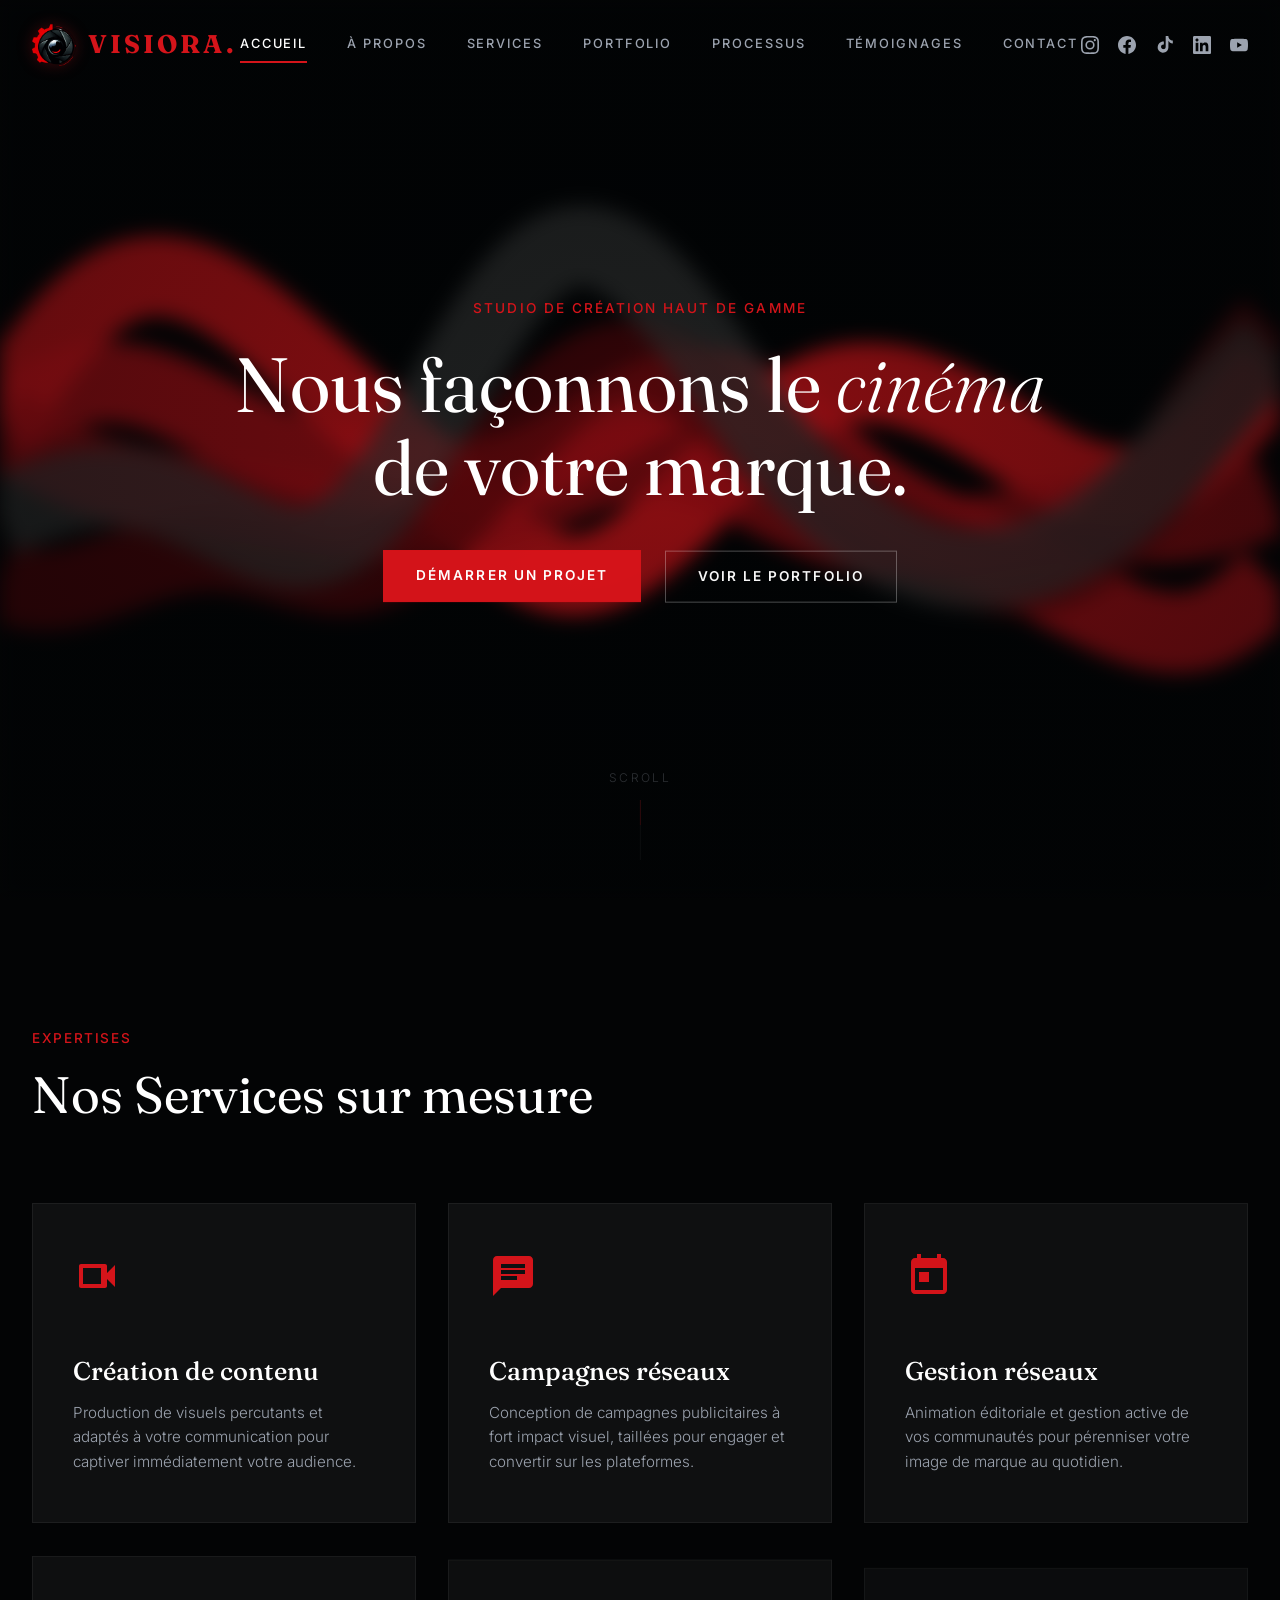
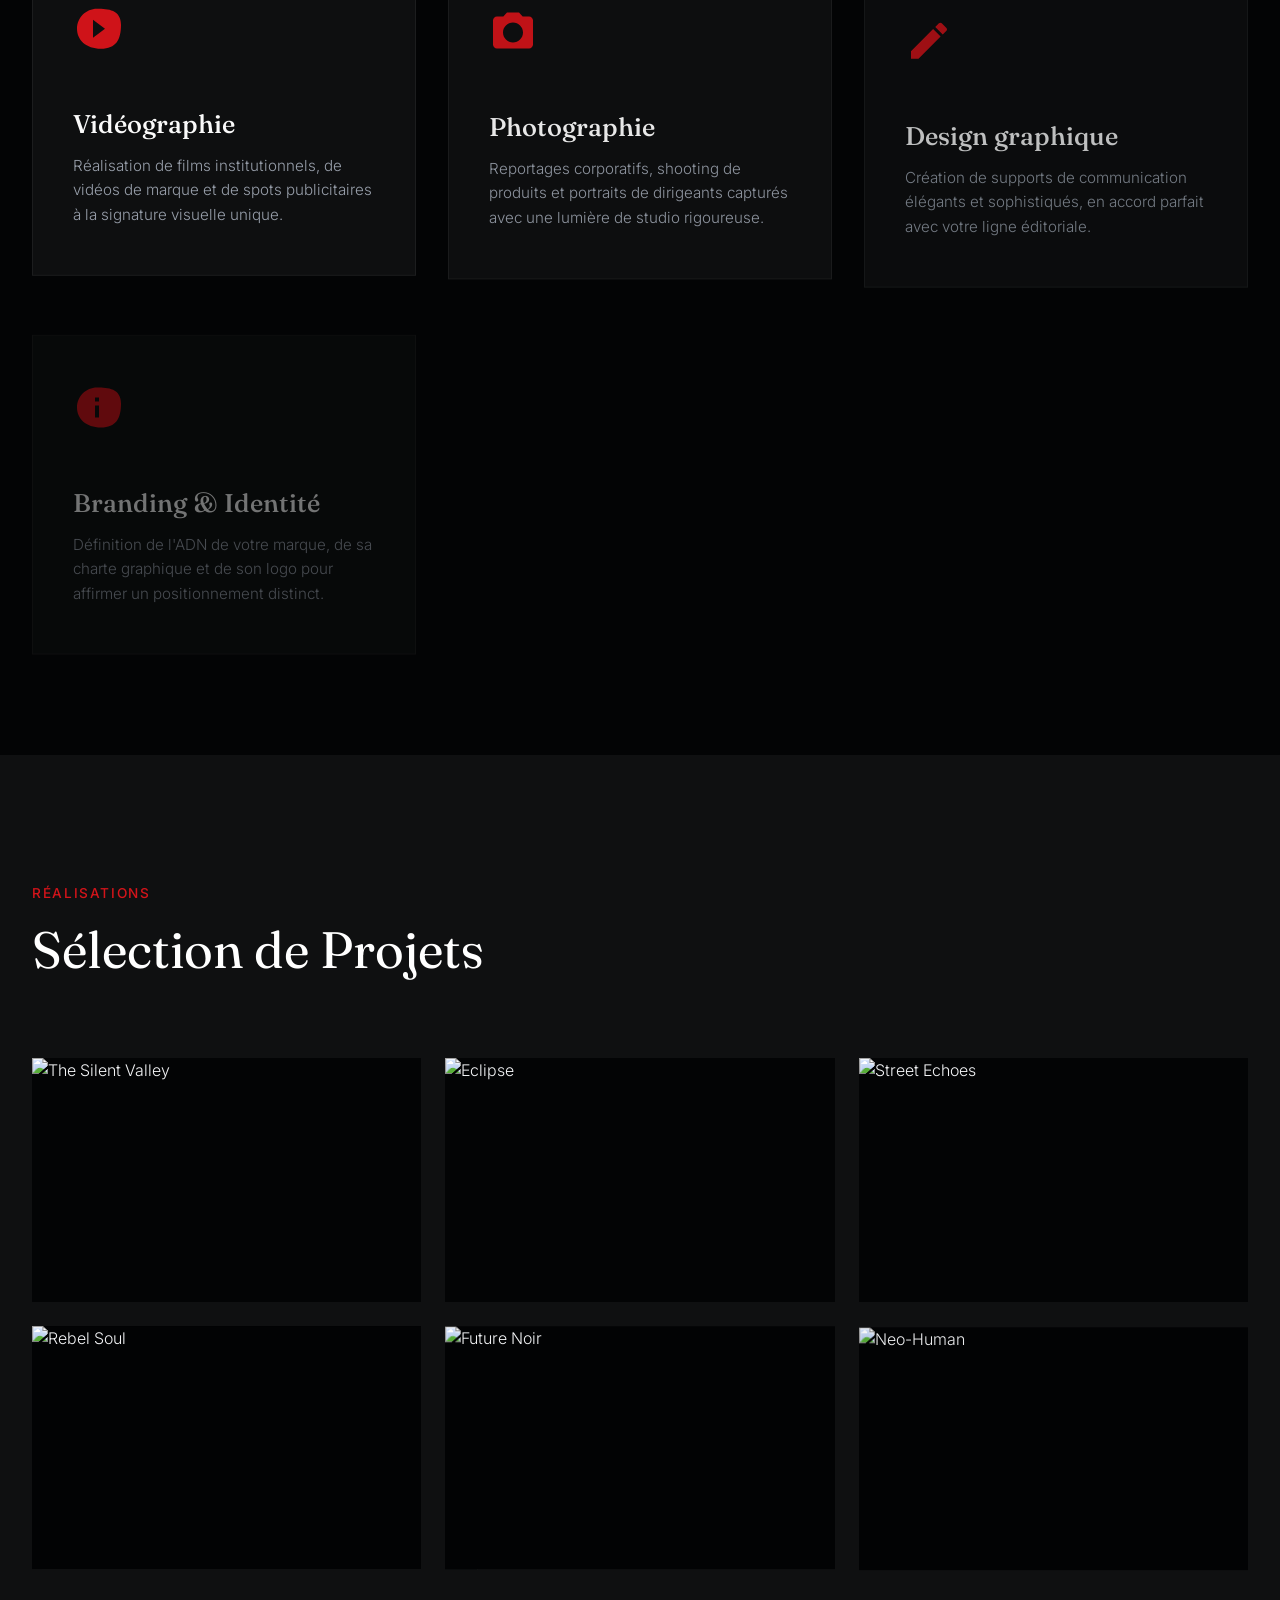
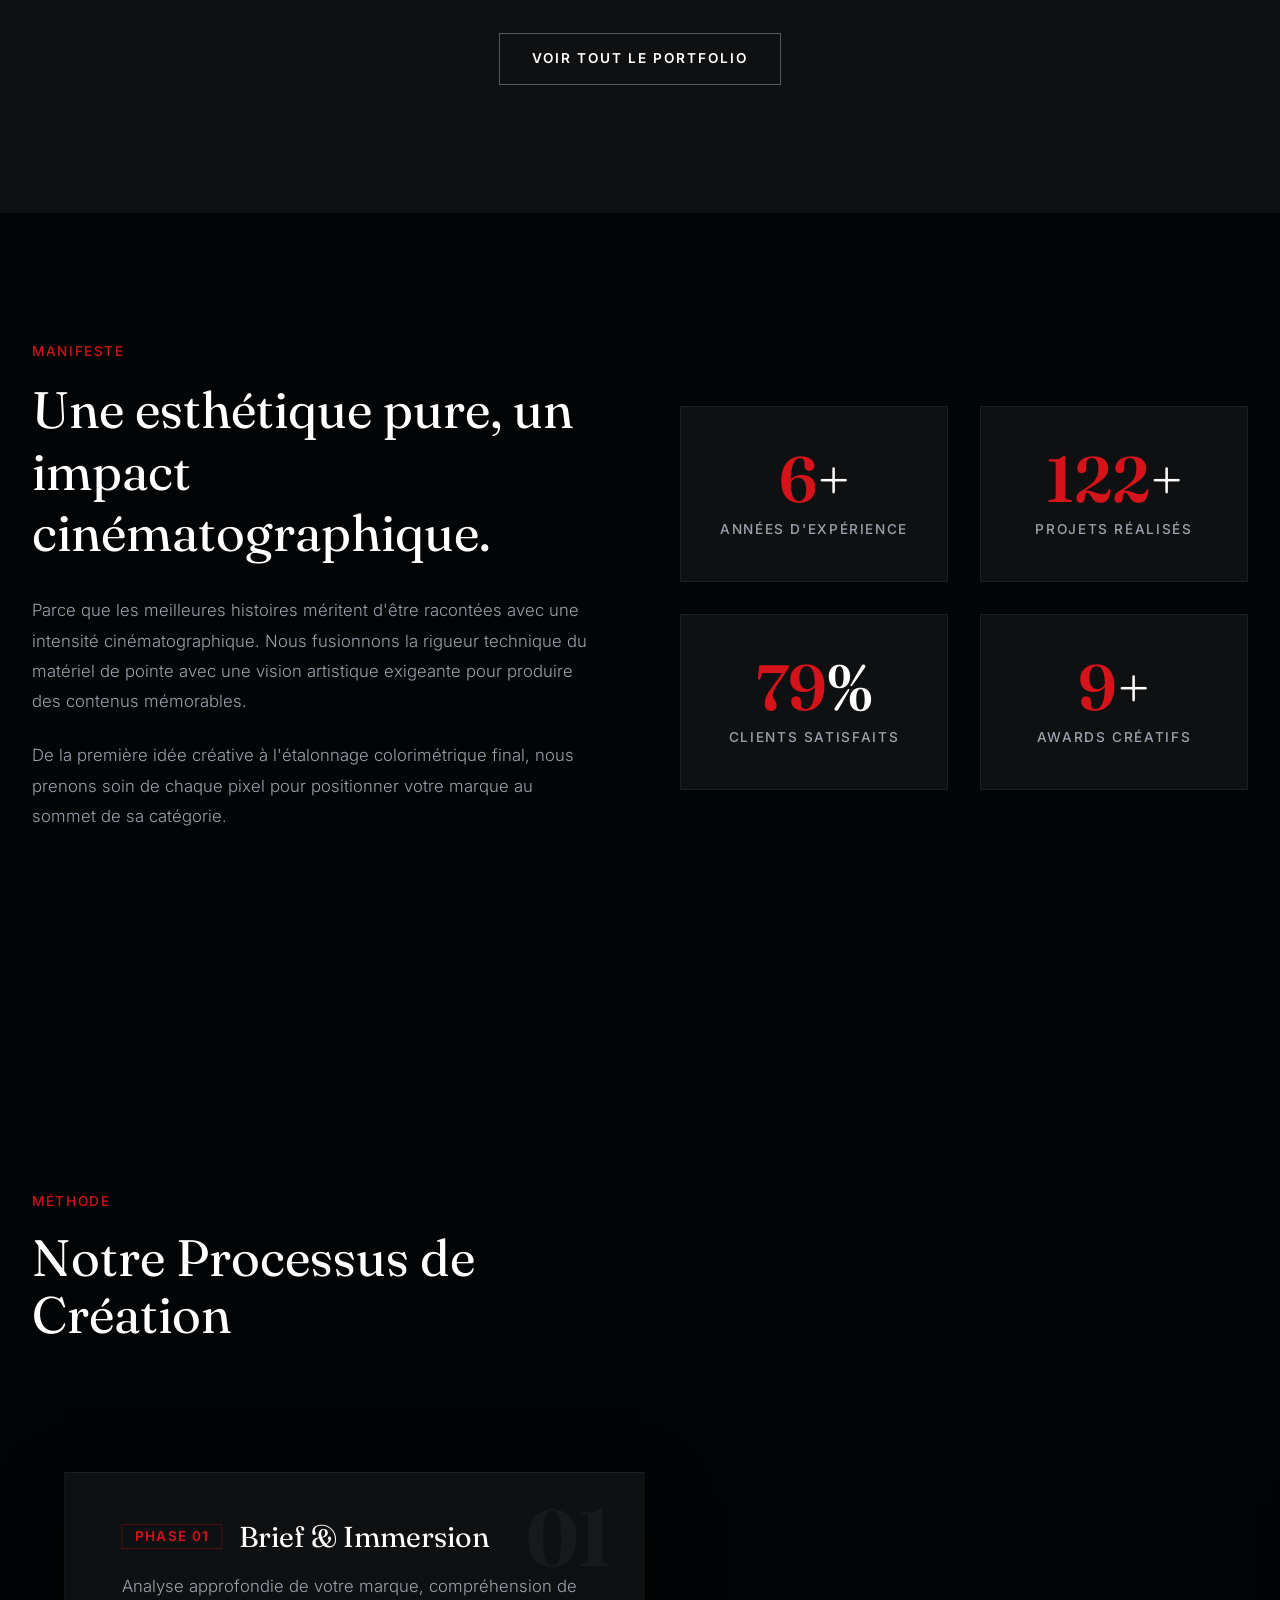
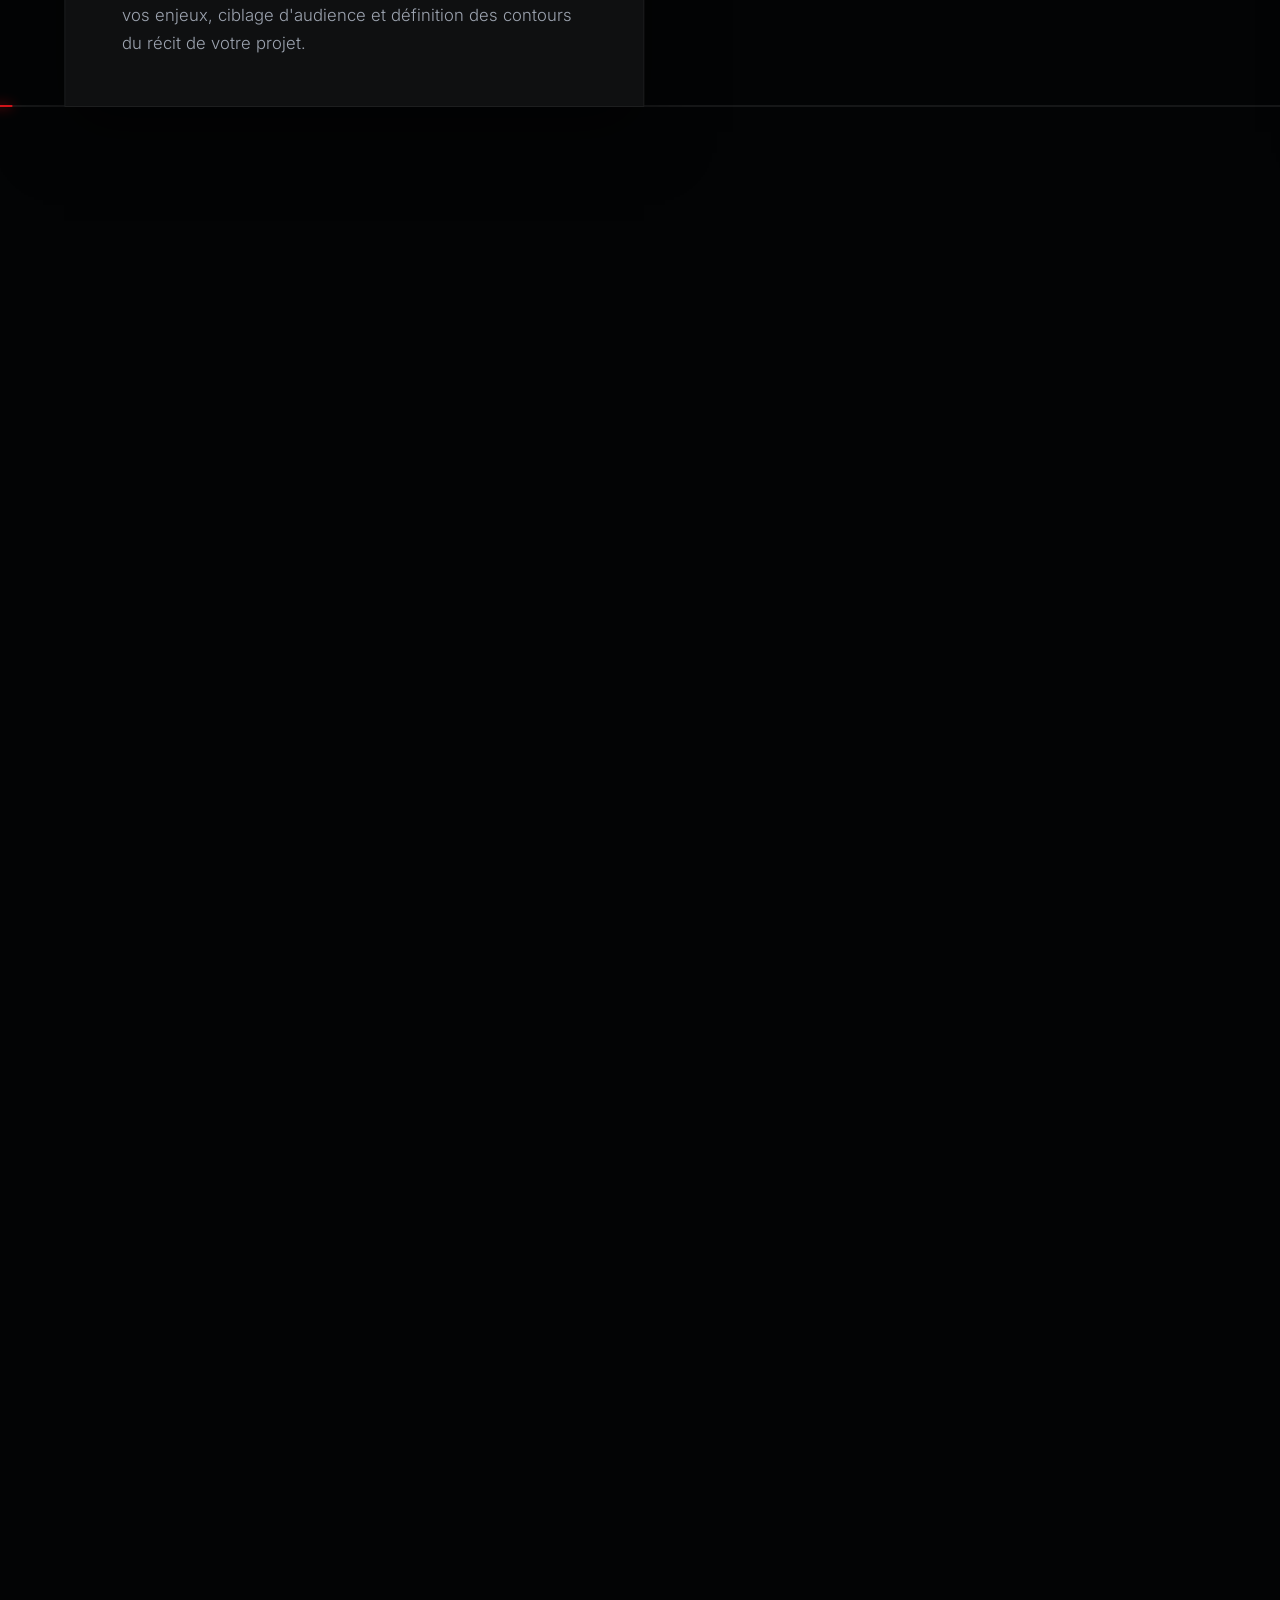
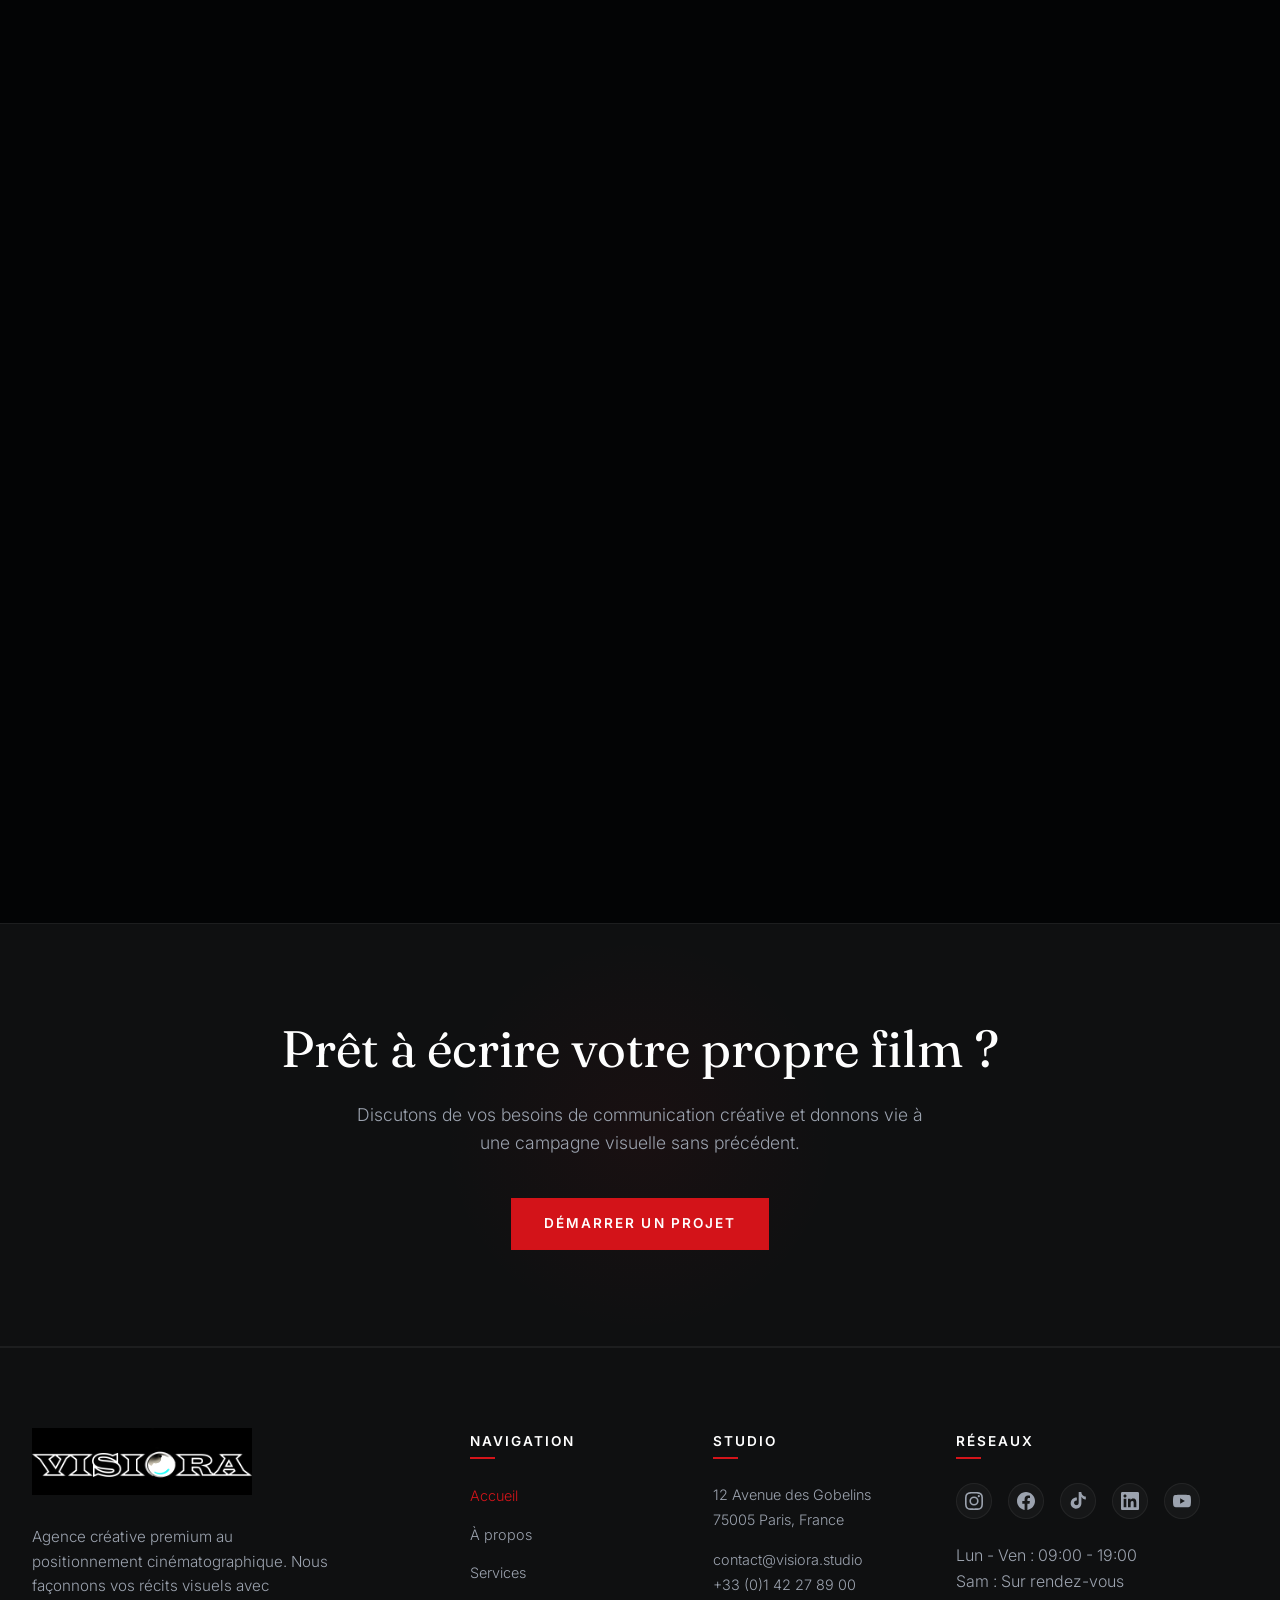
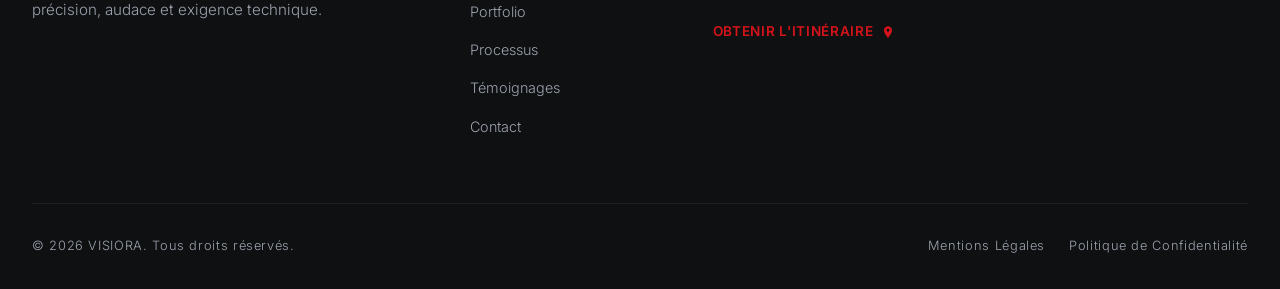
==== commit 7171a3a4: "fix: refonte et harmonisation ultime du design de la section Processus sur PC (numeros integres, ali" ====
--- a/index.html
+++ b/index.html
@@ -402,8 +402,8 @@
 
           <!-- Step 1 -->
           <div class="timeline-step-horizontal">
-            <span class="step-number">01</span>
             <div class="step-card">
+              <div class="step-number-bg">01</div>
               <h3><span>Phase 01</span> Brief & Immersion</h3>
               <p>Analyse approfondie de votre marque, compréhension de vos enjeux, ciblage d'audience et définition des contours du récit de votre projet.</p>
             </div>
@@ -411,8 +411,8 @@
 
           <!-- Step 2 -->
           <div class="timeline-step-horizontal">
-            <span class="step-number">02</span>
             <div class="step-card">
+              <div class="step-number-bg">02</div>
               <h3><span>Phase 02</span> Concept & Direction</h3>
               <p>Écriture du script, conception des scénarios, moodboards artistiques et direction créative pour valider l'identité visuelle avant production.</p>
             </div>
@@ -420,8 +420,8 @@
 
           <!-- Step 3 -->
           <div class="timeline-step-horizontal">
-            <span class="step-number">03</span>
             <div class="step-card">
+              <div class="step-number-bg">03</div>
               <h3><span>Phase 03</span> Tournage & Production</h3>
               <p>Captation vidéo et photo premium en studio ou extérieur avec nos caméras de cinéma, gestion de l'éclairage et mise en scène méticuleuse.</p>
             </div>
@@ -429,8 +429,8 @@
 
           <!-- Step 4 -->
           <div class="timeline-step-horizontal">
-            <span class="step-number">04</span>
             <div class="step-card">
+              <div class="step-number-bg">04</div>
               <h3><span>Phase 04</span> Montage & Post-Prod</h3>
               <p>Assemblage rythmique, étalonnage de couleurs professionnel, effets sonores et sound design pour une immersion totale dans votre film.</p>
             </div>
--- a/assets/css/home.css
+++ b/assets/css/home.css
@@ -534,33 +534,41 @@
   position: relative;
 }
 
-.timeline-step-horizontal .step-number {
-  font-family: var(--font-display);
-  font-size: clamp(4.5rem, 7vw, 7rem);
-  font-weight: 700;
-  line-height: 1;
-  color: rgba(255, 255, 255, 0.025);
-  position: absolute;
-  top: -2.8rem;
-  left: 7vw;
-  z-index: 1;
-  pointer-events: none;
-  transition: color 0.5s ease;
-}
-
-.timeline-step-horizontal:hover .step-number {
-  color: rgba(212, 20, 26, 0.06);
-}
-
 .step-card {
   background-color: var(--bg-gunmetal);
   border: 1px solid var(--color-border);
-  padding: 2.8rem 3rem;
-  max-width: 560px;
-  width: 100%;
-  position: relative;
+  padding: 3rem 3.5rem;
+  max-width: 580px;
+  width: 100%;
+  position: relative;
+  overflow: hidden;
   z-index: 2;
-  box-shadow: 0 20px 50px rgba(0, 0, 0, 0.4);
+  box-shadow: 0 25px 60px rgba(0, 0, 0, 0.5);
+  transition: var(--transition-smooth);
+}
+
+.step-card:hover {
+  border-color: var(--color-border-hover);
+  transform: translateY(-4px);
+}
+
+/* Numéro géant discret intégré dans le coin supérieur droit de la carte */
+.step-number-bg {
+  font-family: var(--font-display);
+  font-size: 5rem;
+  font-weight: 700;
+  line-height: 1;
+  color: rgba(255, 255, 255, 0.04);
+  position: absolute;
+  top: 1.5rem;
+  right: 2rem;
+  z-index: 1;
+  pointer-events: none;
+  transition: color 0.4s ease;
+}
+
+.step-card:hover .step-number-bg {
+  color: rgba(212, 20, 26, 0.12);
 }
 
 .step-card h3 {
@@ -569,6 +577,8 @@
   display: flex;
   align-items: center;
   gap: 1rem;
+  position: relative;
+  z-index: 2;
 }
 
 .step-card h3 span {
@@ -586,18 +596,19 @@
   color: var(--color-text-muted);
   font-size: 1.05rem;
   line-height: 1.7;
-}
-
-/* Connecting Line */
+  position: relative;
+  z-index: 2;
+}
+
+/* Ligne rouge horizontale de connexion sous les cartes */
 .timeline-track-horizontal {
   position: absolute;
-  top: 50%;
+  bottom: 0;
   left: 0;
   width: 100%;
   height: 2px;
-  background-color: rgba(255, 255, 255, 0.06);
+  background-color: rgba(255, 255, 255, 0.08);
   z-index: 1;
-  transform: translateY(-50%);
 }
 
 .timeline-progress-horizontal {
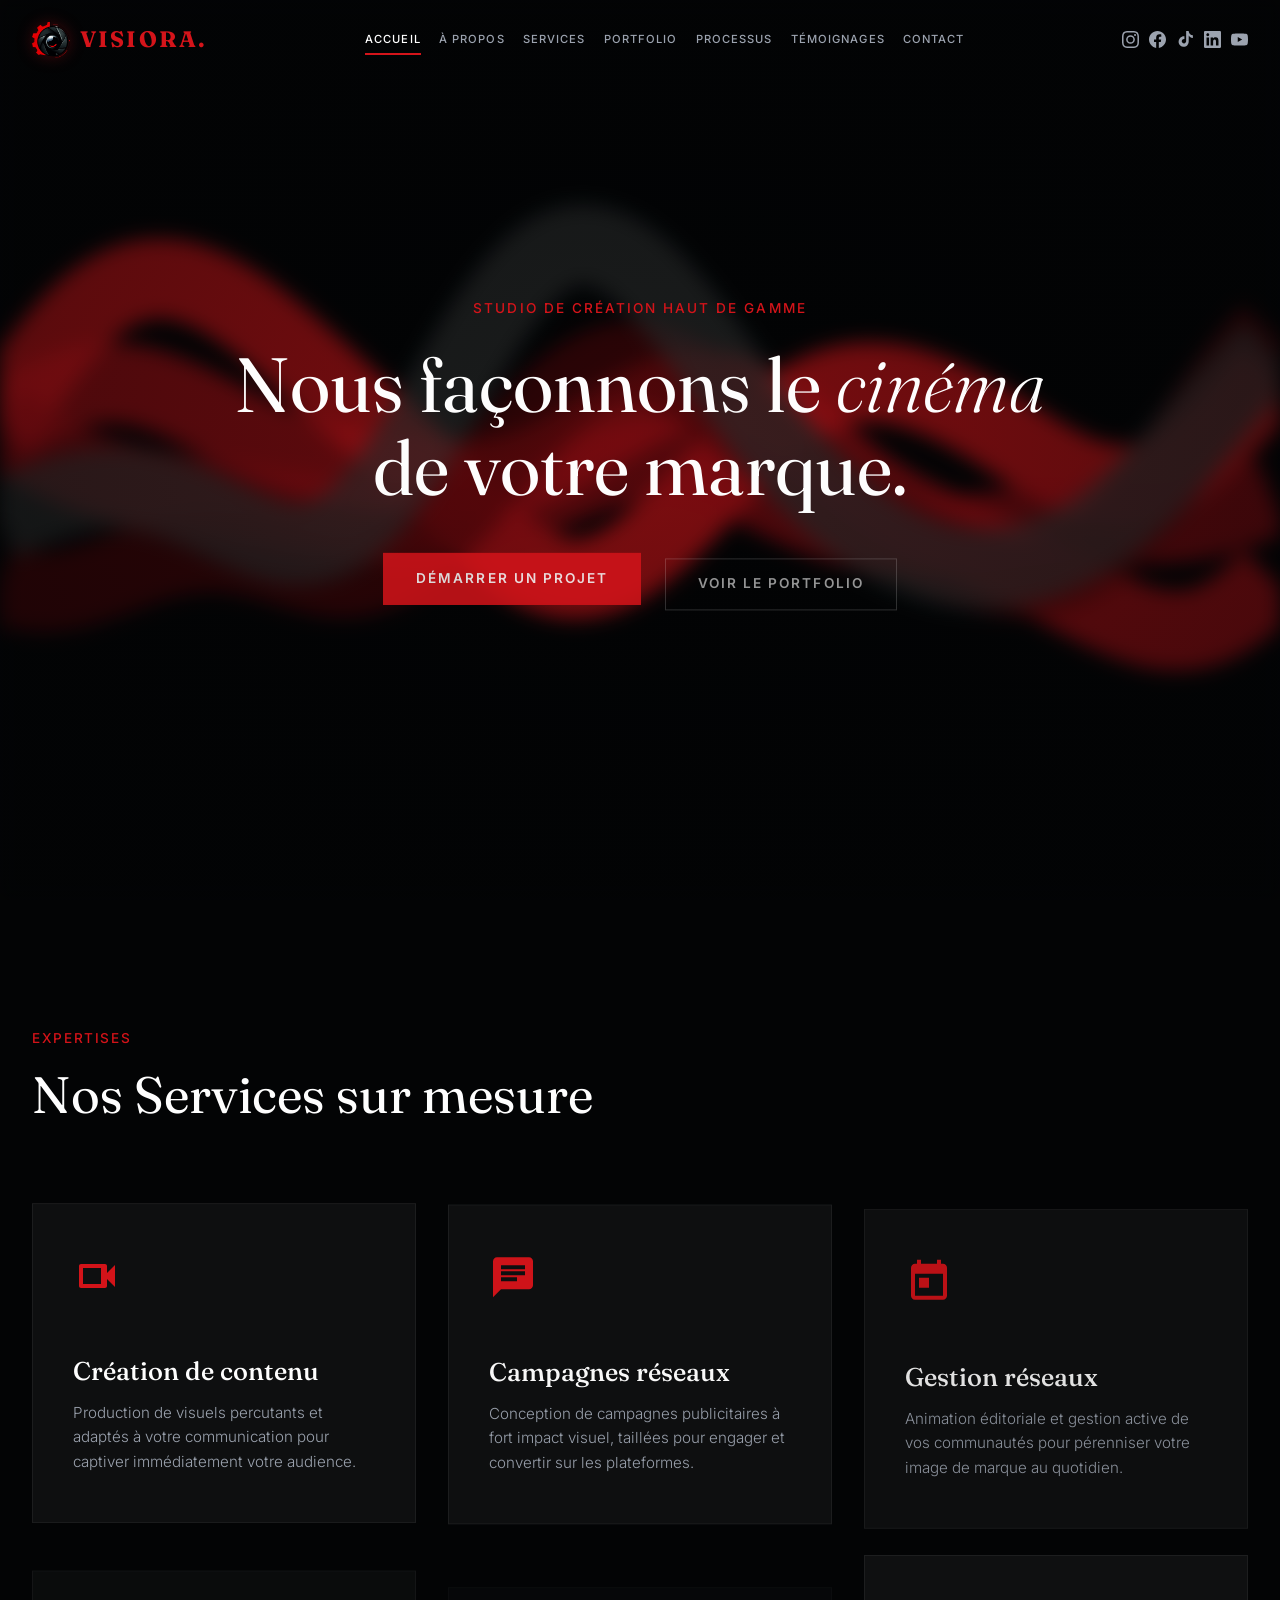
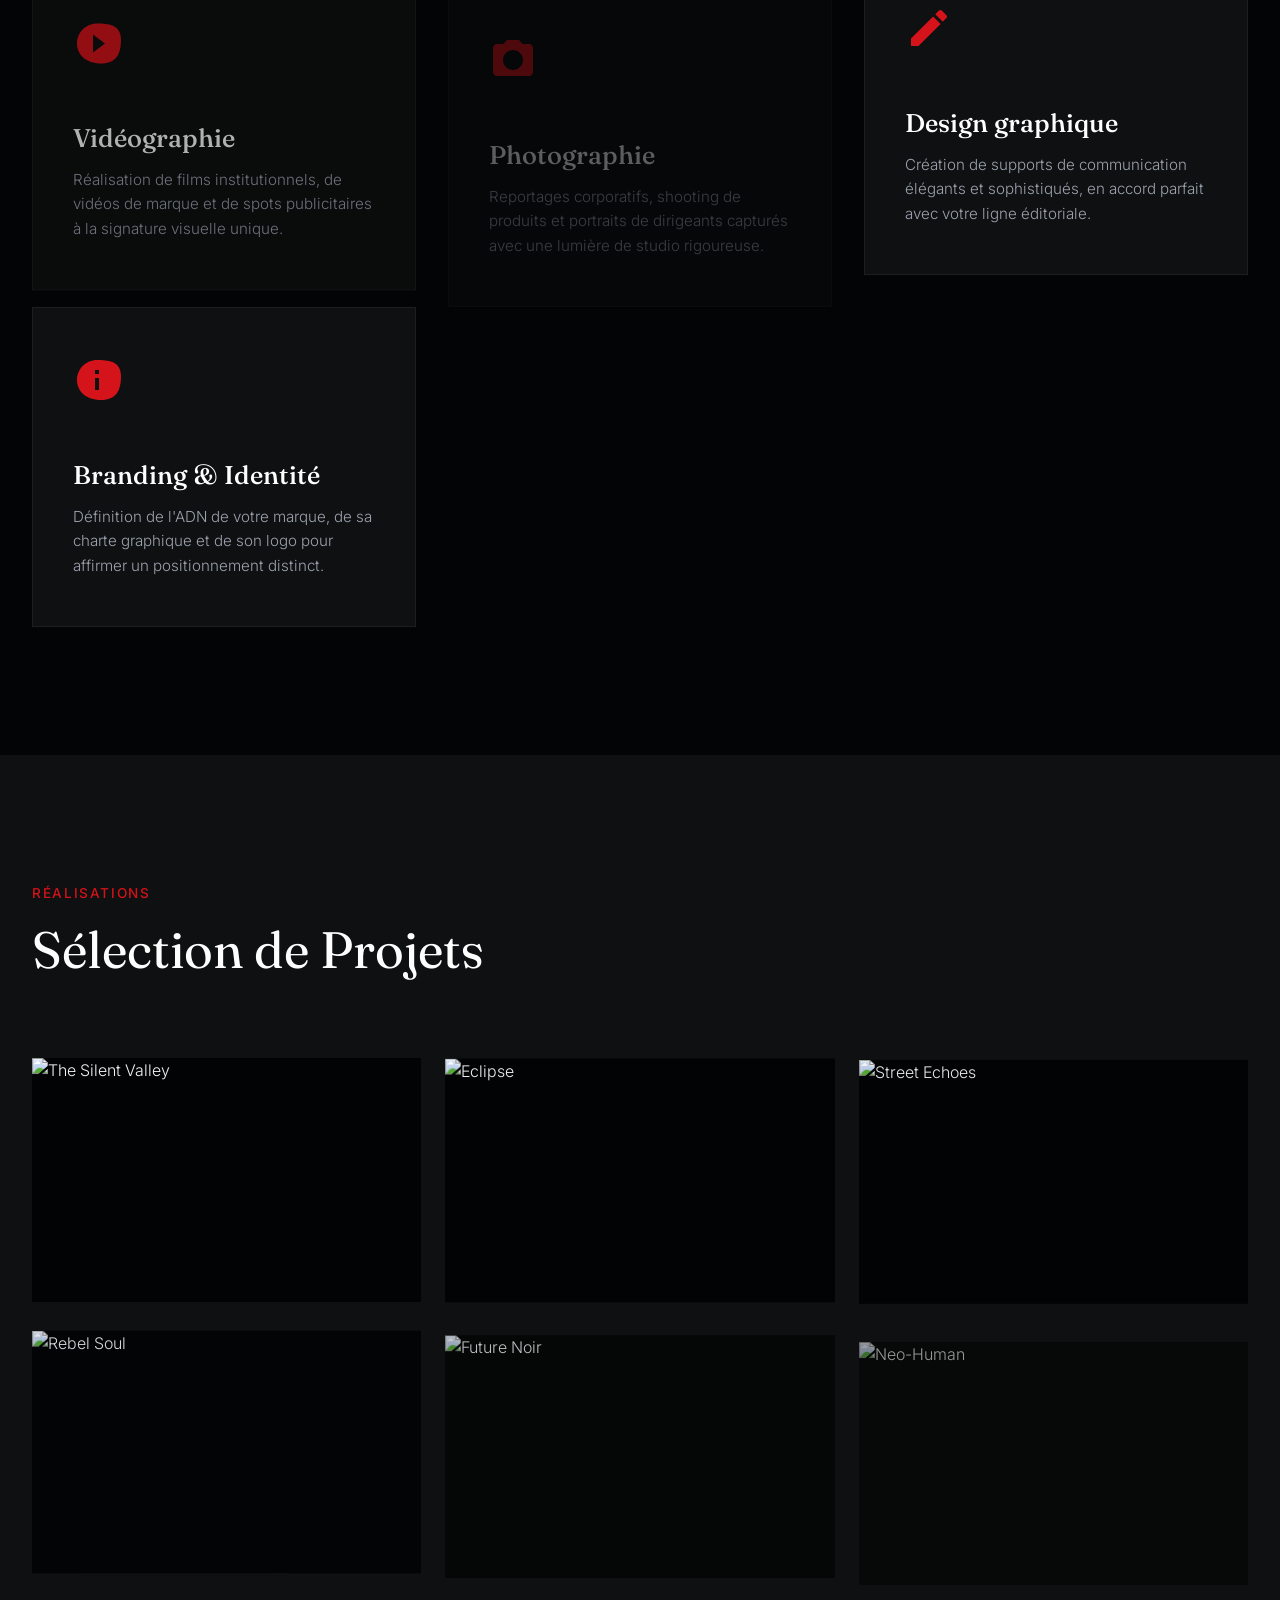
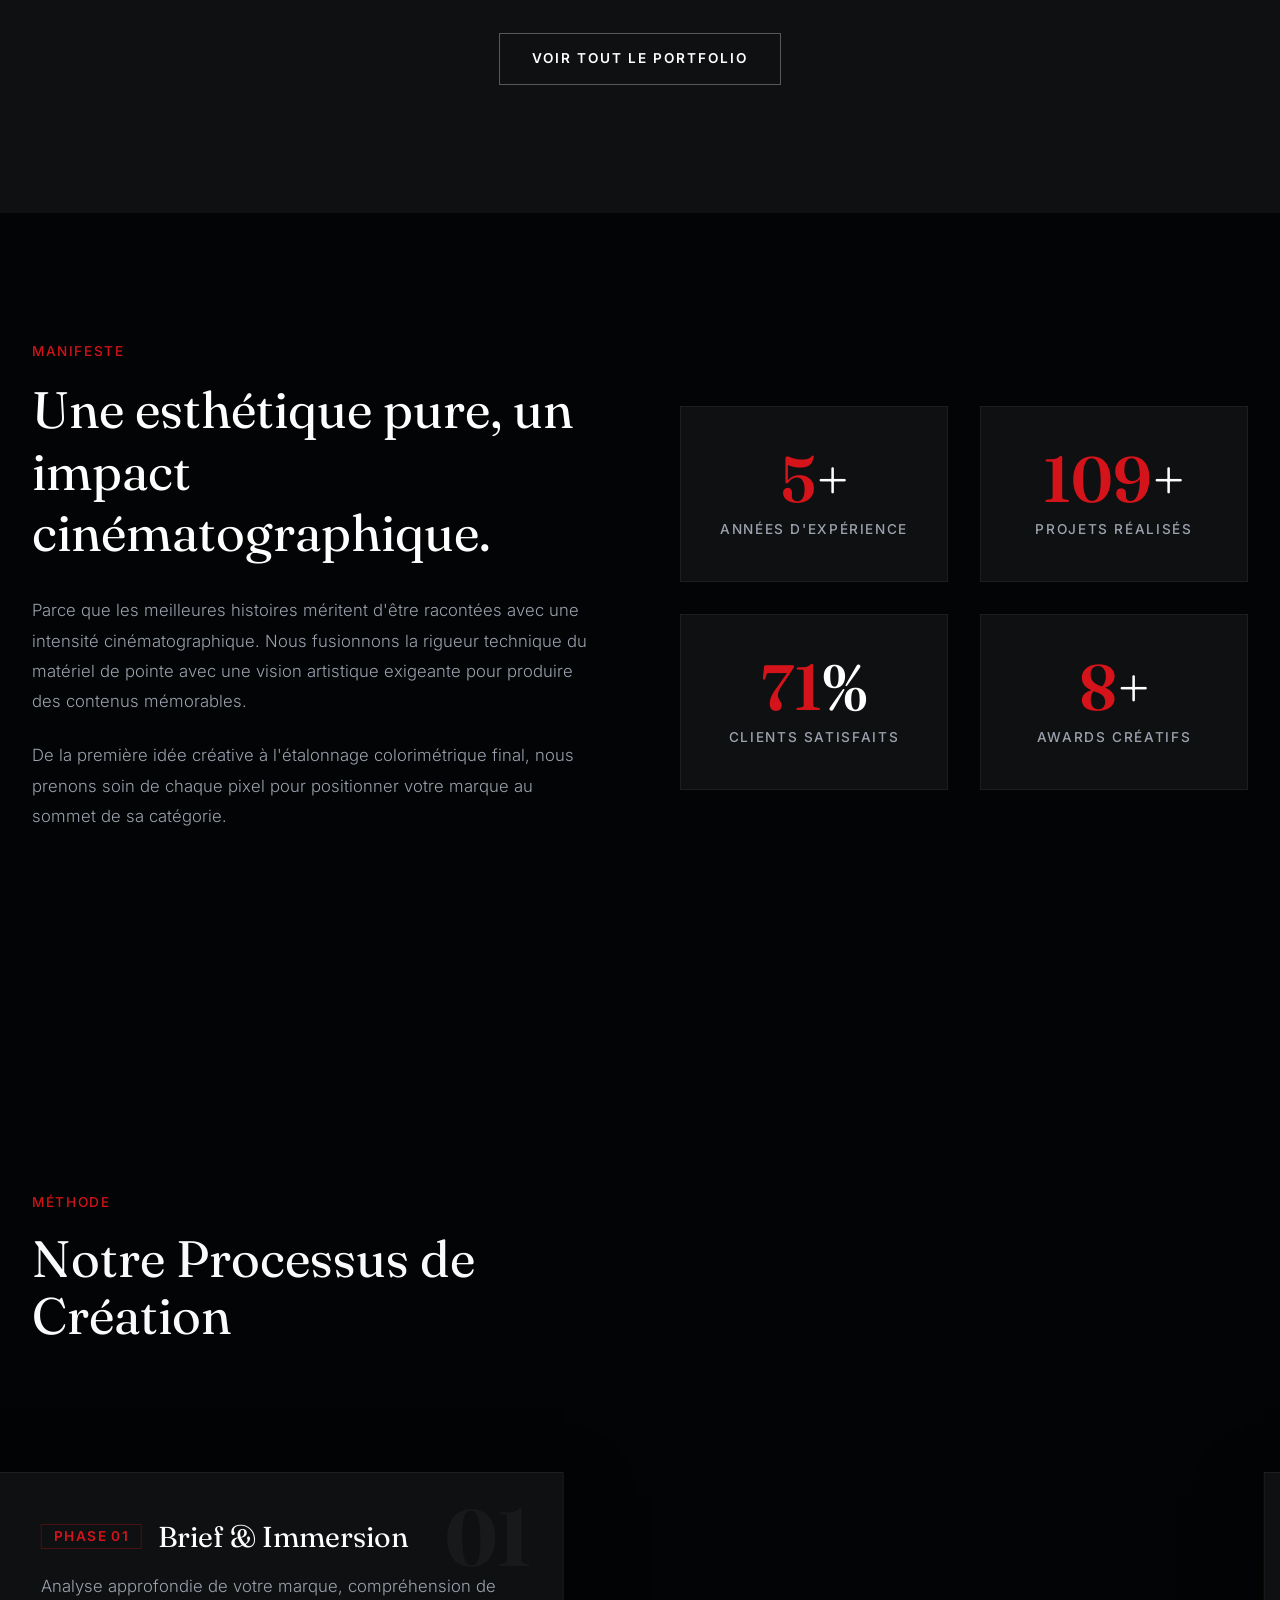
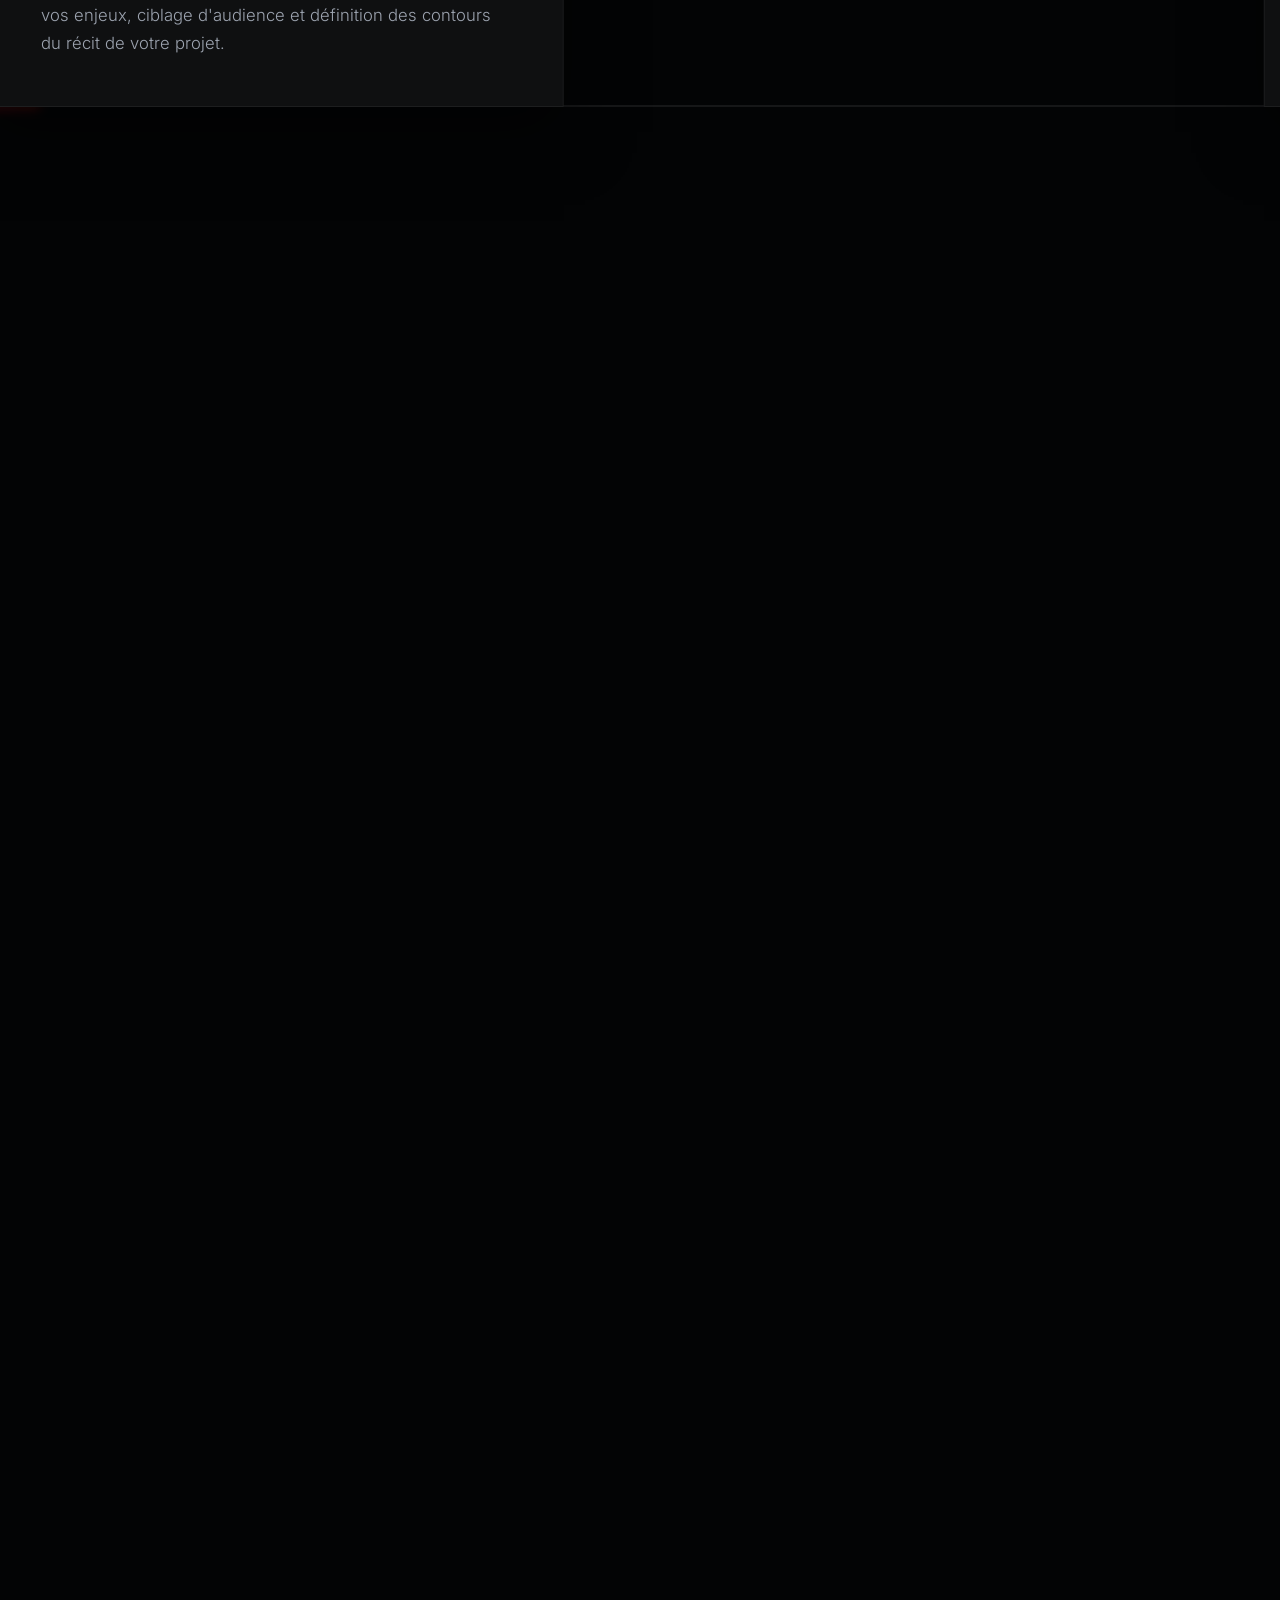
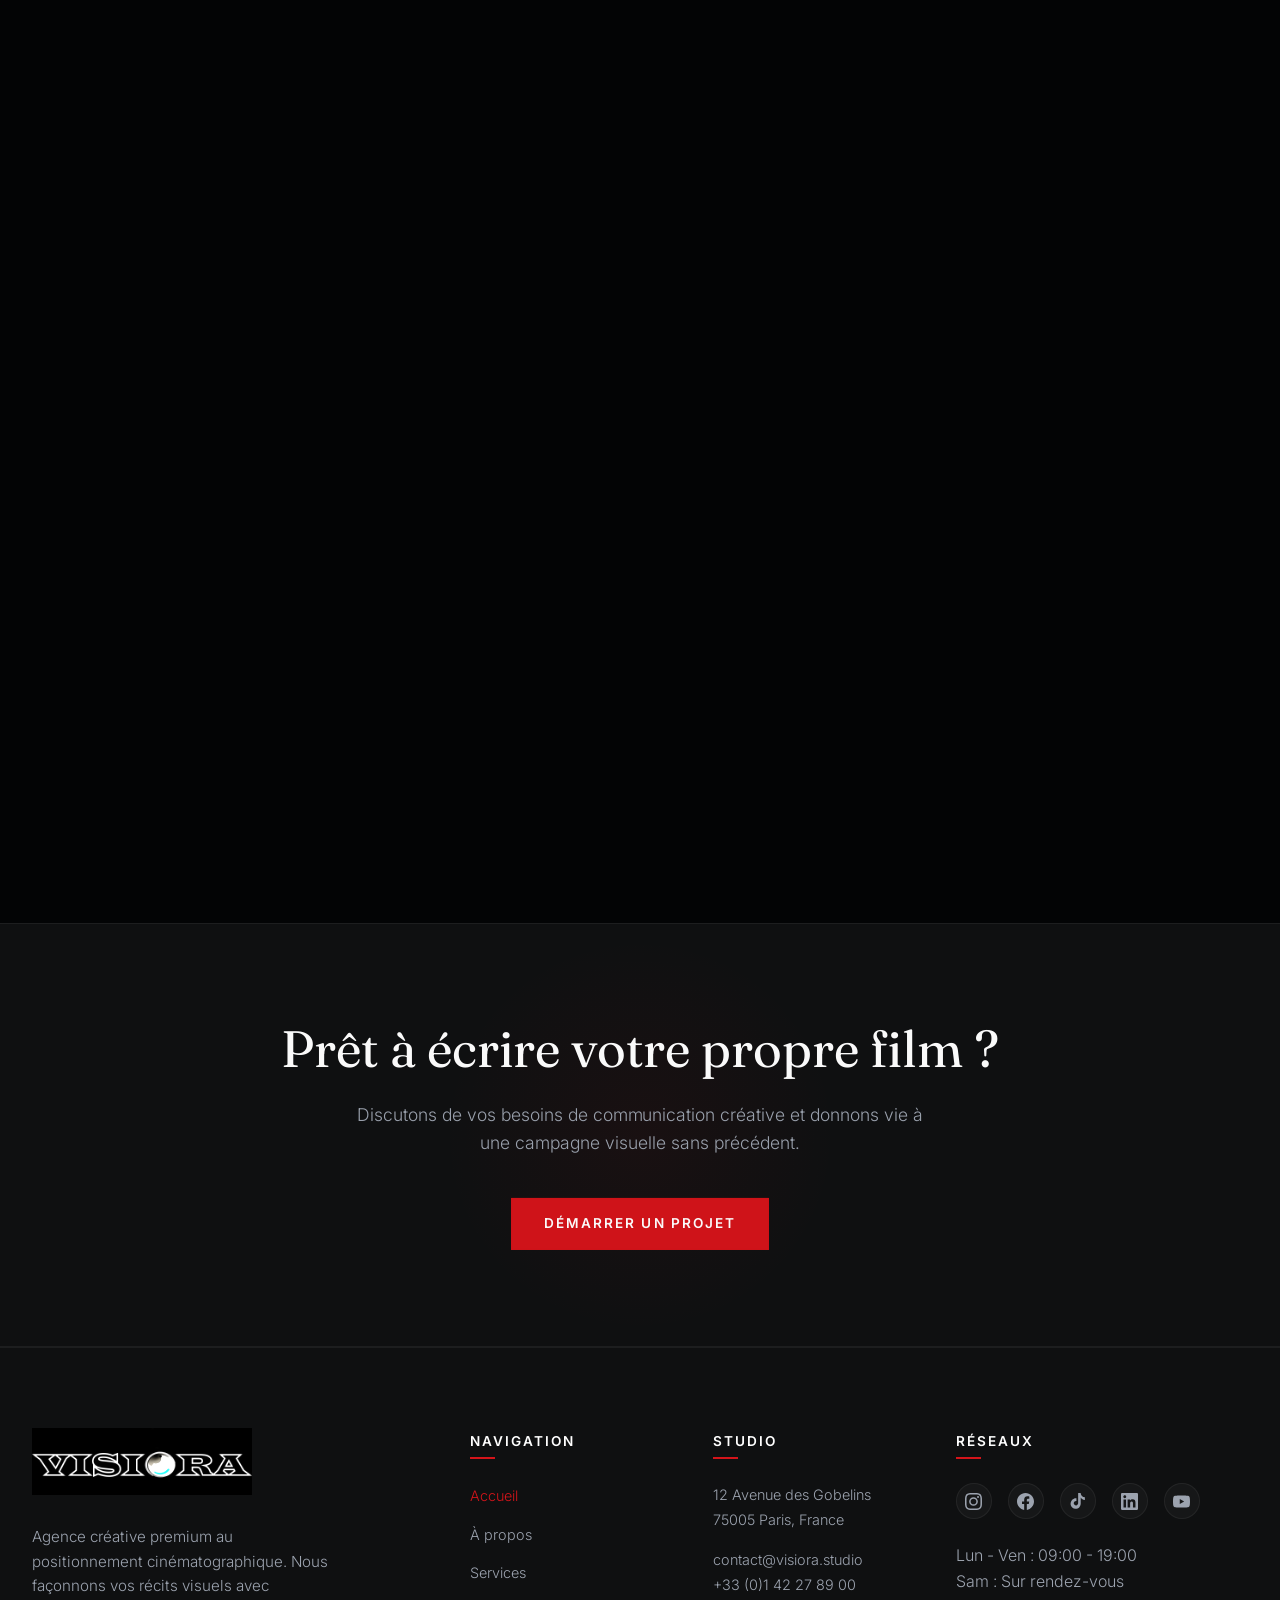
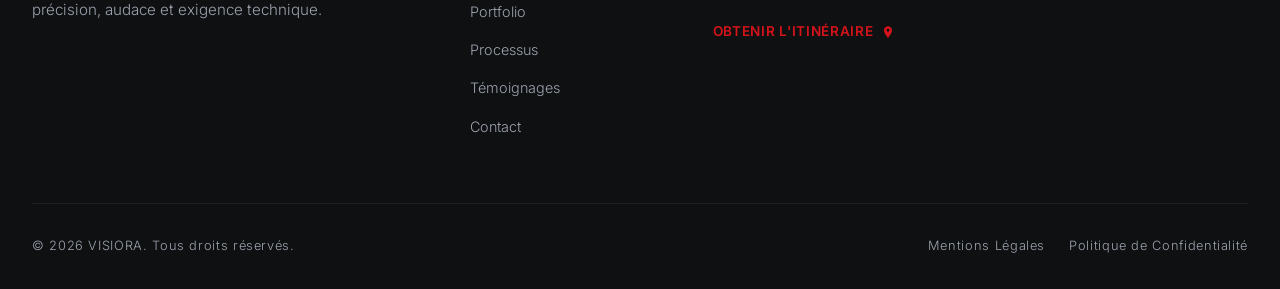
==== commit 21041e80: "feat: mise a jour des liens Instagram vers le compte officiel visiora.prod" ====
--- a/index.html
+++ b/index.html
@@ -105,7 +105,7 @@
         <a href="contact.html" class="nav-link" data-page-link="contact">Contact</a>
       </nav>
       <div class="header-socials">
-        <a href="https://instagram.com" target="_blank" rel="noopener noreferrer" class="social-icon" aria-label="Instagram">
+        <a href="https://www.instagram.com/visiora.prod?igsh=MTVheGRjcmdvbmp4MQ==" target="_blank" rel="noopener noreferrer" class="social-icon" aria-label="Instagram">
           <svg viewBox="0 0 24 24"><path d="M12 2.163c3.204 0 3.584.012 4.85.07 3.252.148 4.771 1.691 4.919 4.919.058 1.265.069 1.645.069 4.849 0 3.205-.012 3.584-.069 4.849-.149 3.225-1.664 4.771-4.919 4.919-1.266.058-1.644.07-4.85.07-3.204 0-3.584-.012-4.849-.07-3.26-.149-4.771-1.699-4.919-4.92-.058-1.265-.07-1.644-.07-4.849 0-3.204.013-3.583.07-4.849.149-3.227 1.664-4.771 4.919-4.919 1.266-.057 1.645-.069 4.849-.069zM12 0C8.741 0 8.333.014 7.053.072 2.695.272.273 2.69.073 7.051.014 8.333 0 8.741 0 12c0 3.259.014 3.668.072 4.948.2 4.358 2.618 6.78 6.98 6.98 1.281.058 1.689.072 4.948.072 3.259 0 3.668-.014 4.948-.072 4.354-.2 6.782-2.618 6.979-6.98.059-1.28.073-1.689.073-4.948 0-3.259-.014-3.667-.072-4.947-.196-4.354-2.617-6.78-6.979-6.98C15.668.014 15.259 0 12 0zm0 5.838a6.162 6.162 0 100 12.324 6.162 6.162 0 000-12.324zM12 16a4 4 0 110-8 4 4 0 010 8zm6.406-11.845a1.44 1.44 0 100 2.881 1.44 1.44 0 000-2.881z"/></svg>
         </a>
         <a href="https://facebook.com" target="_blank" rel="noopener noreferrer" class="social-icon" aria-label="Facebook">
@@ -138,7 +138,7 @@
         <a href="contact.html" class="mobile-nav-link" data-page-link="contact">Contact</a>
       </div>
       <div class="mobile-socials">
-        <a href="https://instagram.com" target="_blank" rel="noopener noreferrer" class="social-icon" aria-label="Instagram">
+        <a href="https://www.instagram.com/visiora.prod?igsh=MTVheGRjcmdvbmp4MQ==" target="_blank" rel="noopener noreferrer" class="social-icon" aria-label="Instagram">
           <svg viewBox="0 0 24 24"><path d="M12 2.163c3.204 0 3.584.012 4.85.07 3.252.148 4.771 1.691 4.919 4.919.058 1.265.069 1.645.069 4.849 0 3.205-.012 3.584-.069 4.849-.149 3.225-1.664 4.771-4.919 4.919-1.266.058-1.644.07-4.85.07-3.204 0-3.584-.012-4.849-.07-3.26-.149-4.771-1.699-4.919-4.92-.058-1.265-.07-1.644-.07-4.849 0-3.204.013-3.583.07-4.849.149-3.227 1.664-4.771 4.919-4.919 1.266-.057 1.645-.069 4.849-.069zM12 0C8.741 0 8.333.014 7.053.072 2.695.272.273 2.69.073 7.051.014 8.333 0 8.741 0 12c0 3.259.014 3.668.072 4.948.2 4.358 2.618 6.78 6.98 6.98 1.281.058 1.689.072 4.948.072 3.259 0 3.668-.014 4.948-.072 4.354-.2 6.782-2.618 6.979-6.98.059-1.28.073-1.689.073-4.948 0-3.259-.014-3.667-.072-4.947-.196-4.354-2.617-6.78-6.979-6.98C15.668.014 15.259 0 12 0zm0 5.838a6.162 6.162 0 100 12.324 6.162 6.162 0 000-12.324zM12 16a4 4 0 110-8 4 4 0 010 8zm6.406-11.845a1.44 1.44 0 100 2.881 1.44 1.44 0 000-2.881z"/></svg>
         </a>
         <a href="https://facebook.com" target="_blank" rel="noopener noreferrer" class="social-icon" aria-label="Facebook">
@@ -531,7 +531,7 @@
         <div class="footer-col footer-socials-col">
           <h4>Réseaux</h4>
           <div class="footer-socials">
-            <a href="https://instagram.com" target="_blank" rel="noopener noreferrer" class="social-icon" aria-label="Instagram">
+            <a href="https://www.instagram.com/visiora.prod?igsh=MTVheGRjcmdvbmp4MQ==" target="_blank" rel="noopener noreferrer" class="social-icon" aria-label="Instagram">
               <svg viewBox="0 0 24 24"><path d="M12 2.163c3.204 0 3.584.012 4.85.07 3.252.148 4.771 1.691 4.919 4.919.058 1.265.069 1.645.069 4.849 0 3.205-.012 3.584-.069 4.849-.149 3.225-1.664 4.771-4.919 4.919-1.266.058-1.644.07-4.85.07-3.204 0-3.584-.012-4.849-.07-3.26-.149-4.771-1.699-4.919-4.92-.058-1.265-.07-1.644-.07-4.849 0-3.204.013-3.583.07-4.849.149-3.227 1.664-4.771 4.919-4.919 1.266-.057 1.645-.069 4.849-.069zM12 0C8.741 0 8.333.014 7.053.072 2.695.272.273 2.69.073 7.051.014 8.333 0 8.741 0 12c0 3.259.014 3.668.072 4.948.2 4.358 2.618 6.78 6.98 6.98 1.281.058 1.689.072 4.948.072 3.259 0 3.668-.014 4.948-.072 4.354-.2 6.782-2.618 6.979-6.98.059-1.28.073-1.689.073-4.948 0-3.259-.014-3.667-.072-4.947-.196-4.354-2.617-6.78-6.979-6.98C15.668.014 15.259 0 12 0zm0 5.838a6.162 6.162 0 100 12.324 6.162 6.162 0 000-12.324zM12 16a4 4 0 110-8 4 4 0 010 8zm6.406-11.845a1.44 1.44 0 100 2.881 1.44 1.44 0 000-2.881z"/></svg>
             </a>
             <a href="https://facebook.com" target="_blank" rel="noopener noreferrer" class="social-icon" aria-label="Facebook">
--- a/assets/css/style.css
+++ b/assets/css/style.css
@@ -28,8 +28,8 @@
 
   /* Layout */
   --max-width: 1440px;
-  --header-height: 90px;
-  --header-height-scrolled: 75px;
+  --header-height: 80px;
+  --header-height-scrolled: 68px;
 
   /* Transitions */
   --transition-smooth: all 0.5s cubic-bezier(0.25, 0.8, 0.25, 1);
@@ -225,9 +225,10 @@
 .logo {
   display: flex;
   align-items: center;
-  gap: 0.75rem;
+  gap: 0.6rem;
   text-decoration: none;
   color: var(--color-white);
+  flex-shrink: 0;
   transition: var(--transition-fast);
 }
 
@@ -237,8 +238,8 @@
 
 /* Image logo : dimensions contrôlées + léger spin au hover */
 .logo-img {
-  width: 44px;
-  height: 44px;
+  width: 38px;
+  height: 38px;
   object-fit: contain;
   flex-shrink: 0;
   transition: transform 0.6s cubic-bezier(0.25, 0.8, 0.25, 1), filter 0.3s ease;
@@ -252,13 +253,14 @@
 
 /* Texte logo */
 .logo-text {
-  font-family: var(--font-serif);
+  font-family: var(--font-display);
   font-weight: 700;
-  font-size: 1.6rem;
-  letter-spacing: 0.12em;
+  font-size: 1.4rem;
+  letter-spacing: 0.1em;
   text-transform: uppercase;
   color: var(--color-white);
   line-height: 1;
+  white-space: nowrap;
 }
 
 .logo-text em {
@@ -290,18 +292,20 @@
 .nav-menu {
   display: flex;
   align-items: center;
-  gap: 2.5rem;
+  gap: clamp(0.7rem, 1.4vw, 1.8rem);
+  margin: 0 0.5rem;
 }
 
 .nav-link {
-  font-family: var(--font-sans);
+  font-family: var(--font-body);
   font-weight: 500;
-  font-size: 0.8rem;
-  letter-spacing: 0.15em;
+  font-size: clamp(0.7rem, 0.8vw, 0.78rem);
+  letter-spacing: 0.1em;
   text-transform: uppercase;
   color: var(--color-text-muted);
   position: relative;
-  padding: 0.5rem 0;
+  padding: 0.4rem 0;
+  white-space: nowrap;
 }
 
 .nav-link:hover,
@@ -330,7 +334,8 @@
 .header-socials {
   display: flex;
   align-items: center;
-  gap: 1.2rem;
+  gap: clamp(0.5rem, 0.8vw, 0.9rem);
+  flex-shrink: 0;
 }
 
 .social-icon {
@@ -347,8 +352,8 @@
 }
 
 .social-icon svg {
-  width: 18px;
-  height: 18px;
+  width: 17px;
+  height: 17px;
   fill: currentColor;
 }
 
@@ -424,7 +429,7 @@
 }
 
 .mobile-nav-link {
-  font-family: var(--font-serif);
+  font-family: var(--font-display);
   font-size: clamp(1.8rem, 4.2vh, 2.4rem);
   font-weight: 400;
   letter-spacing: 0.04em;
--- a/assets/css/home.css
+++ b/assets/css/home.css
@@ -150,6 +150,24 @@
   animation: scrollDown 2s cubic-bezier(0.25, 0.8, 0.25, 1) infinite;
 }
 
+/* Optimisation pour écrans PC portables à hauteur limitée (768px-850px) */
+@media (max-height: 850px) {
+  .hero-title {
+    font-size: clamp(2.2rem, 5vw, 4.2rem);
+    margin-bottom: 1.5rem;
+  }
+  .hero-subtitle {
+    margin-bottom: 1rem;
+  }
+  .scroll-indicator {
+    bottom: 1.2rem;
+    gap: 0.4rem;
+  }
+  .scroll-line {
+    height: 35px;
+  }
+}
+
 @keyframes scrollDown {
   0% { top: -25px; }
   50% { top: 100%; }
@@ -526,6 +544,7 @@
 
 .timeline-step-horizontal {
   width: 100vw;
+  flex-shrink: 0;
   padding: 0 8vw;
   display: flex;
   flex-direction: column;
